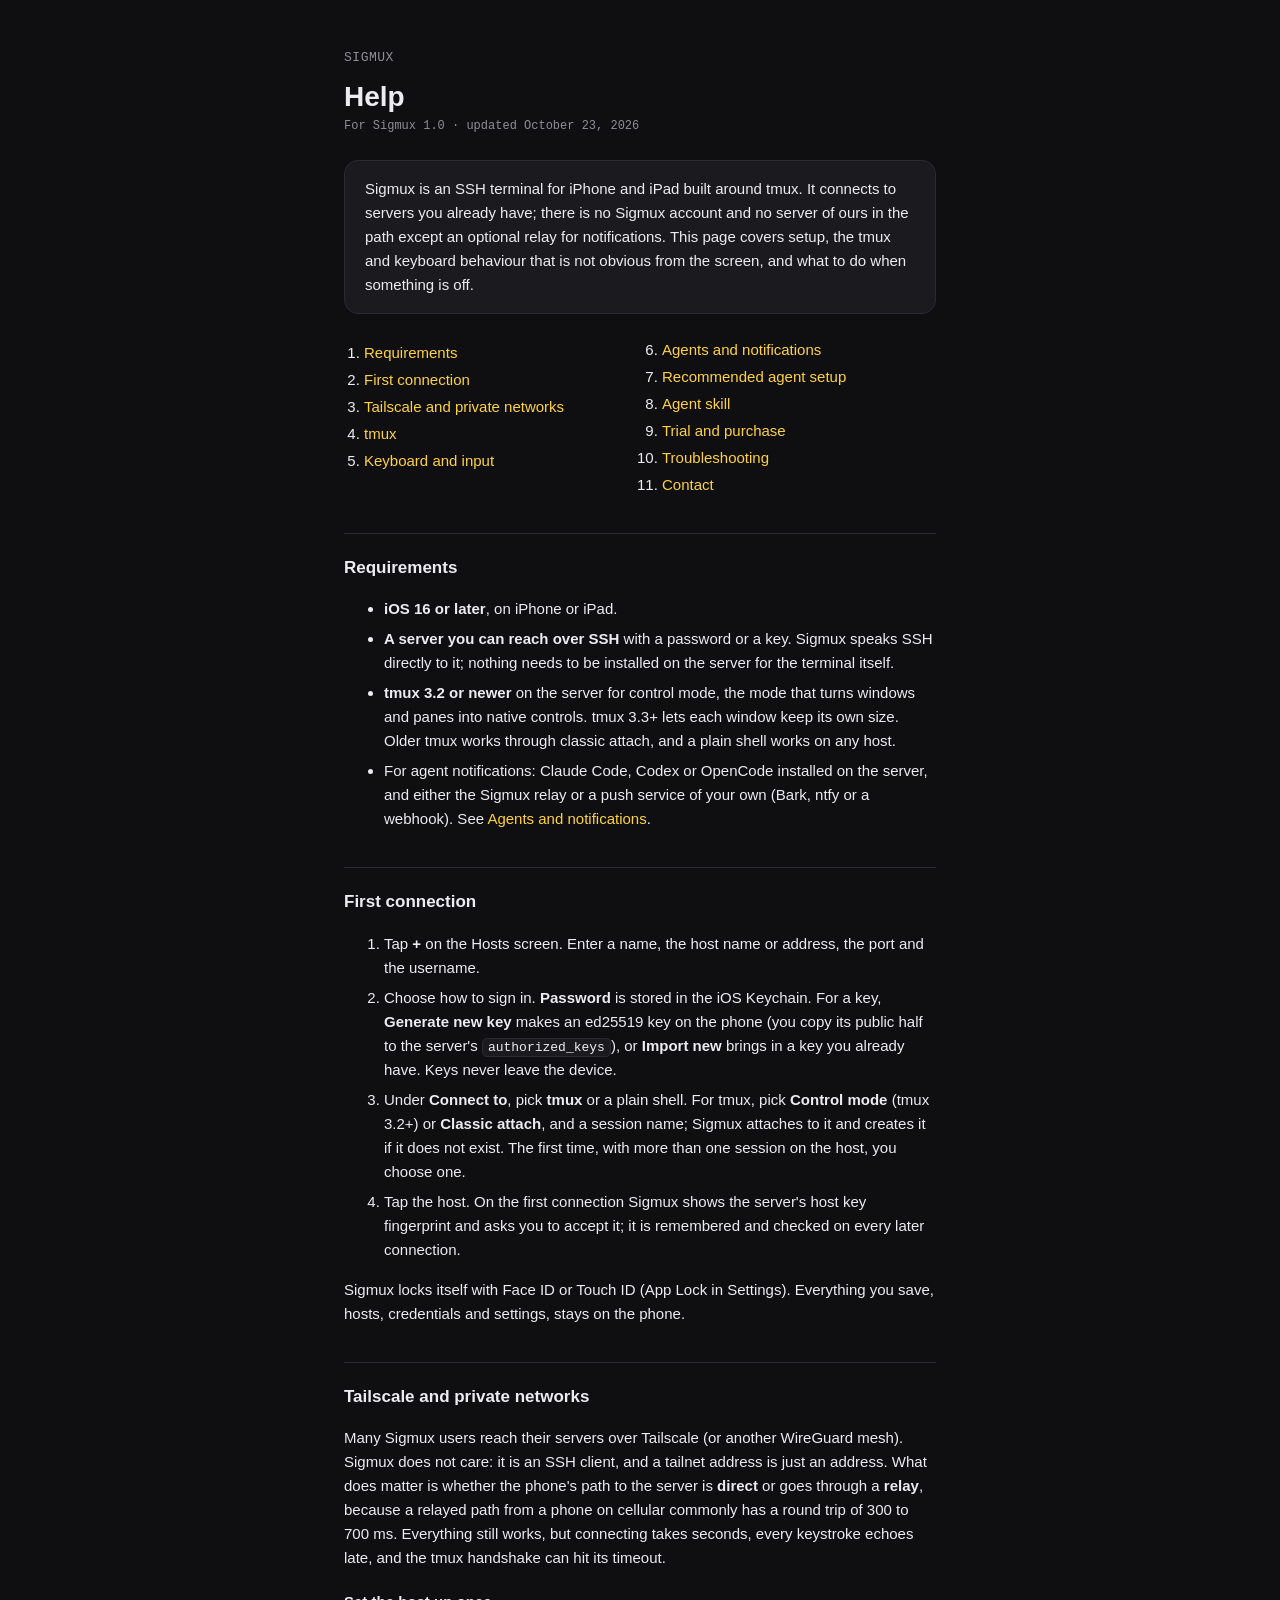
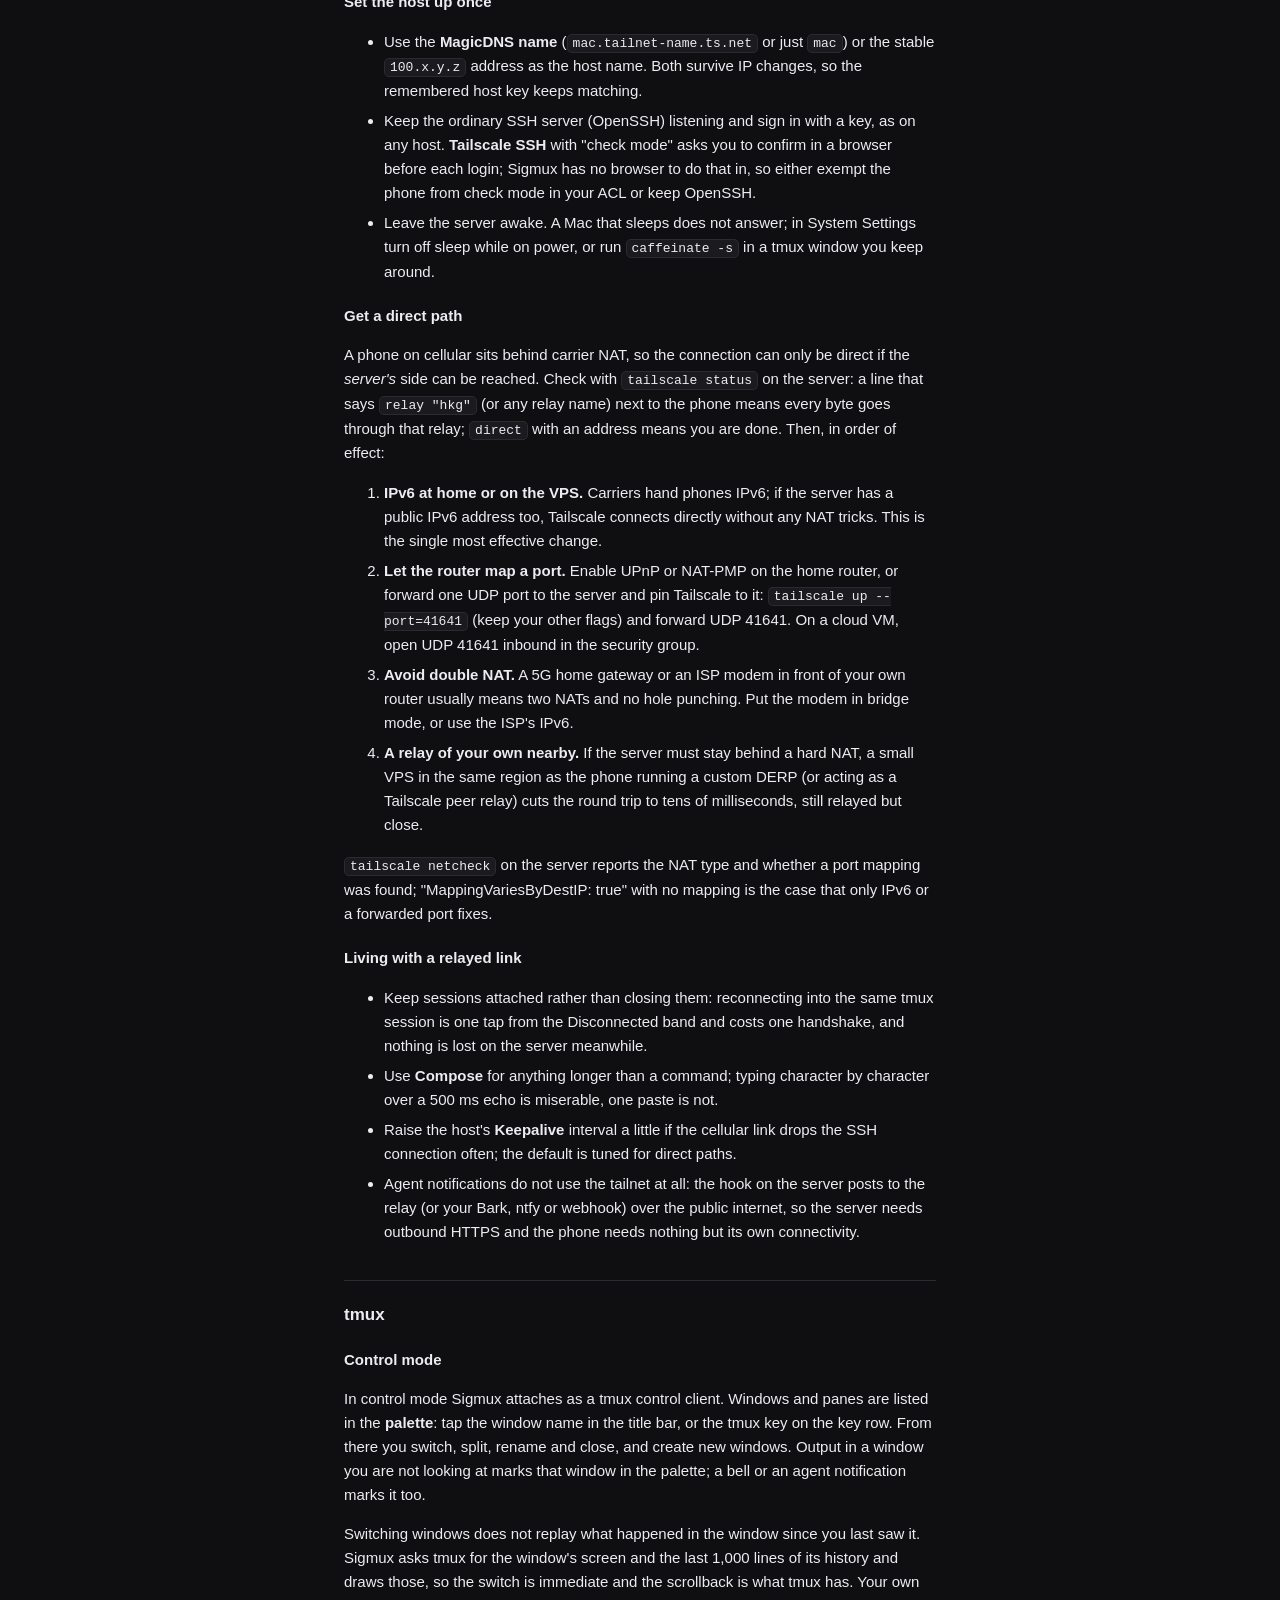
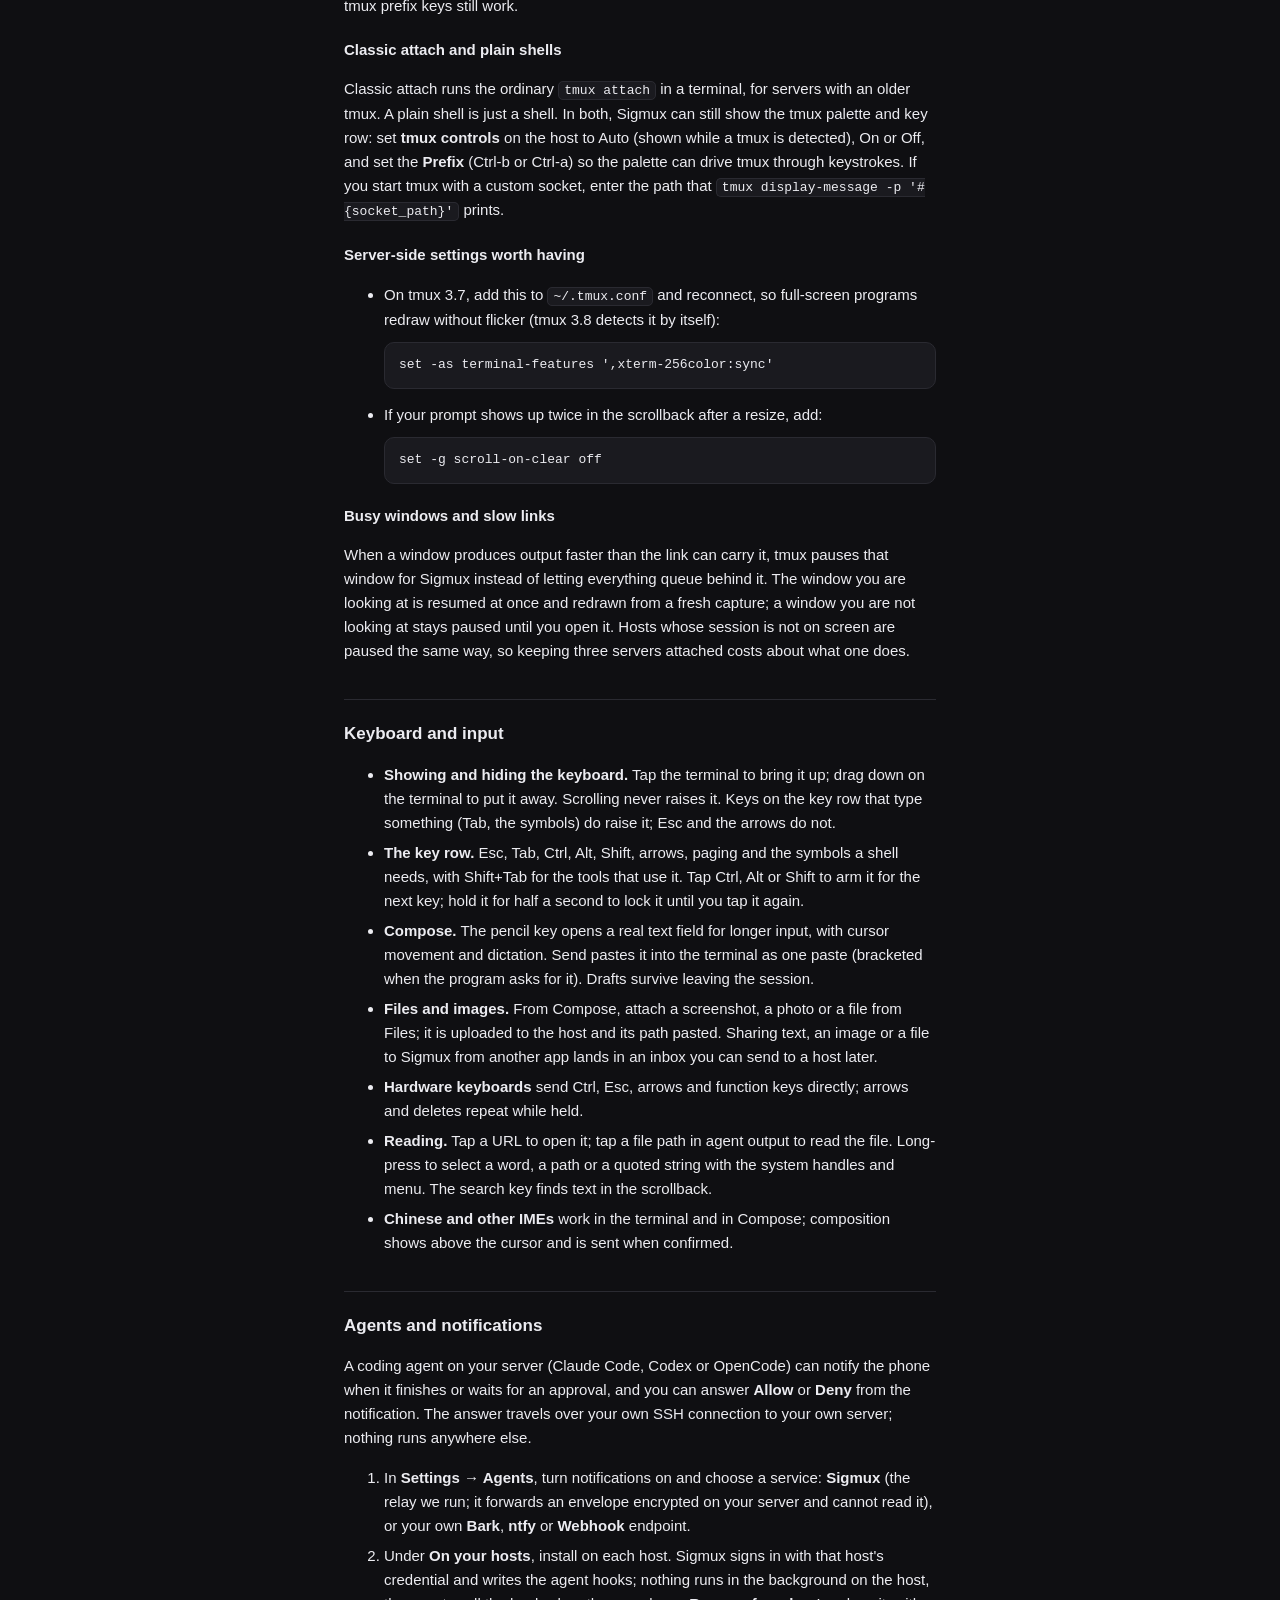
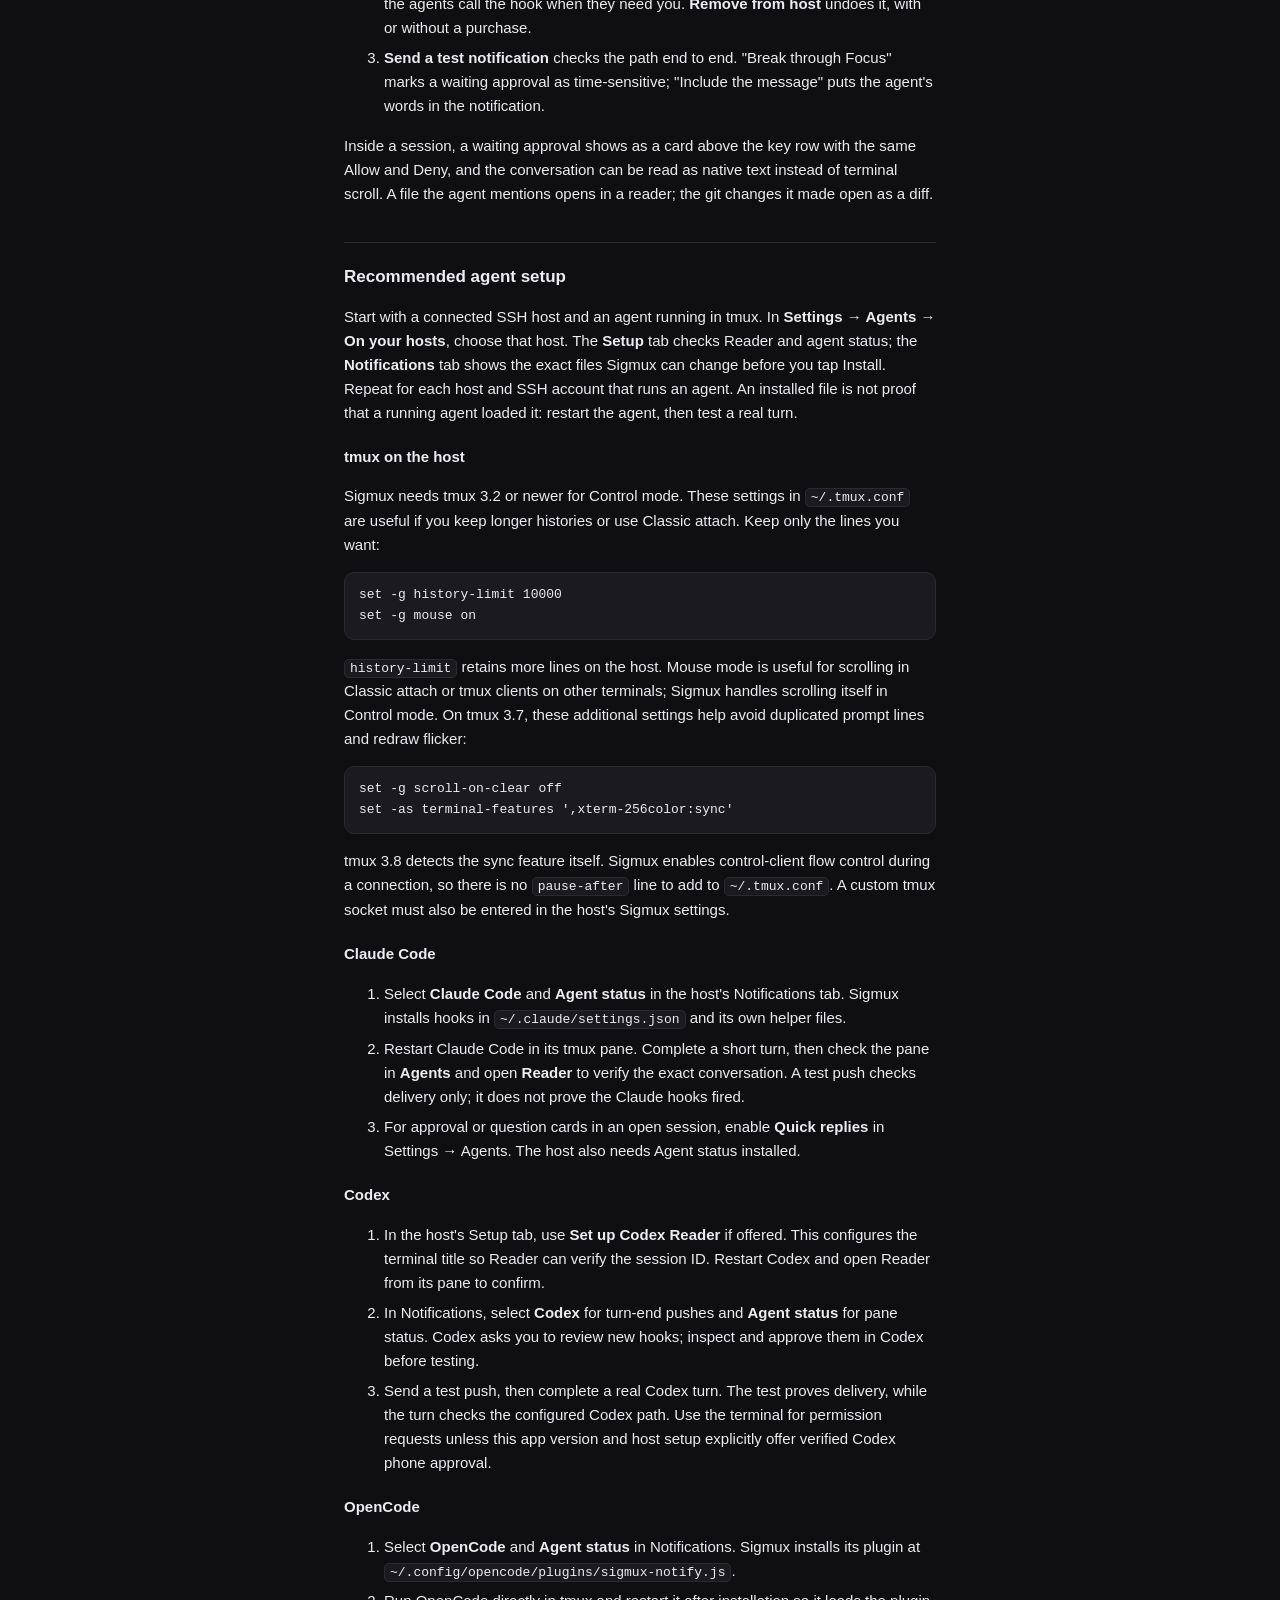
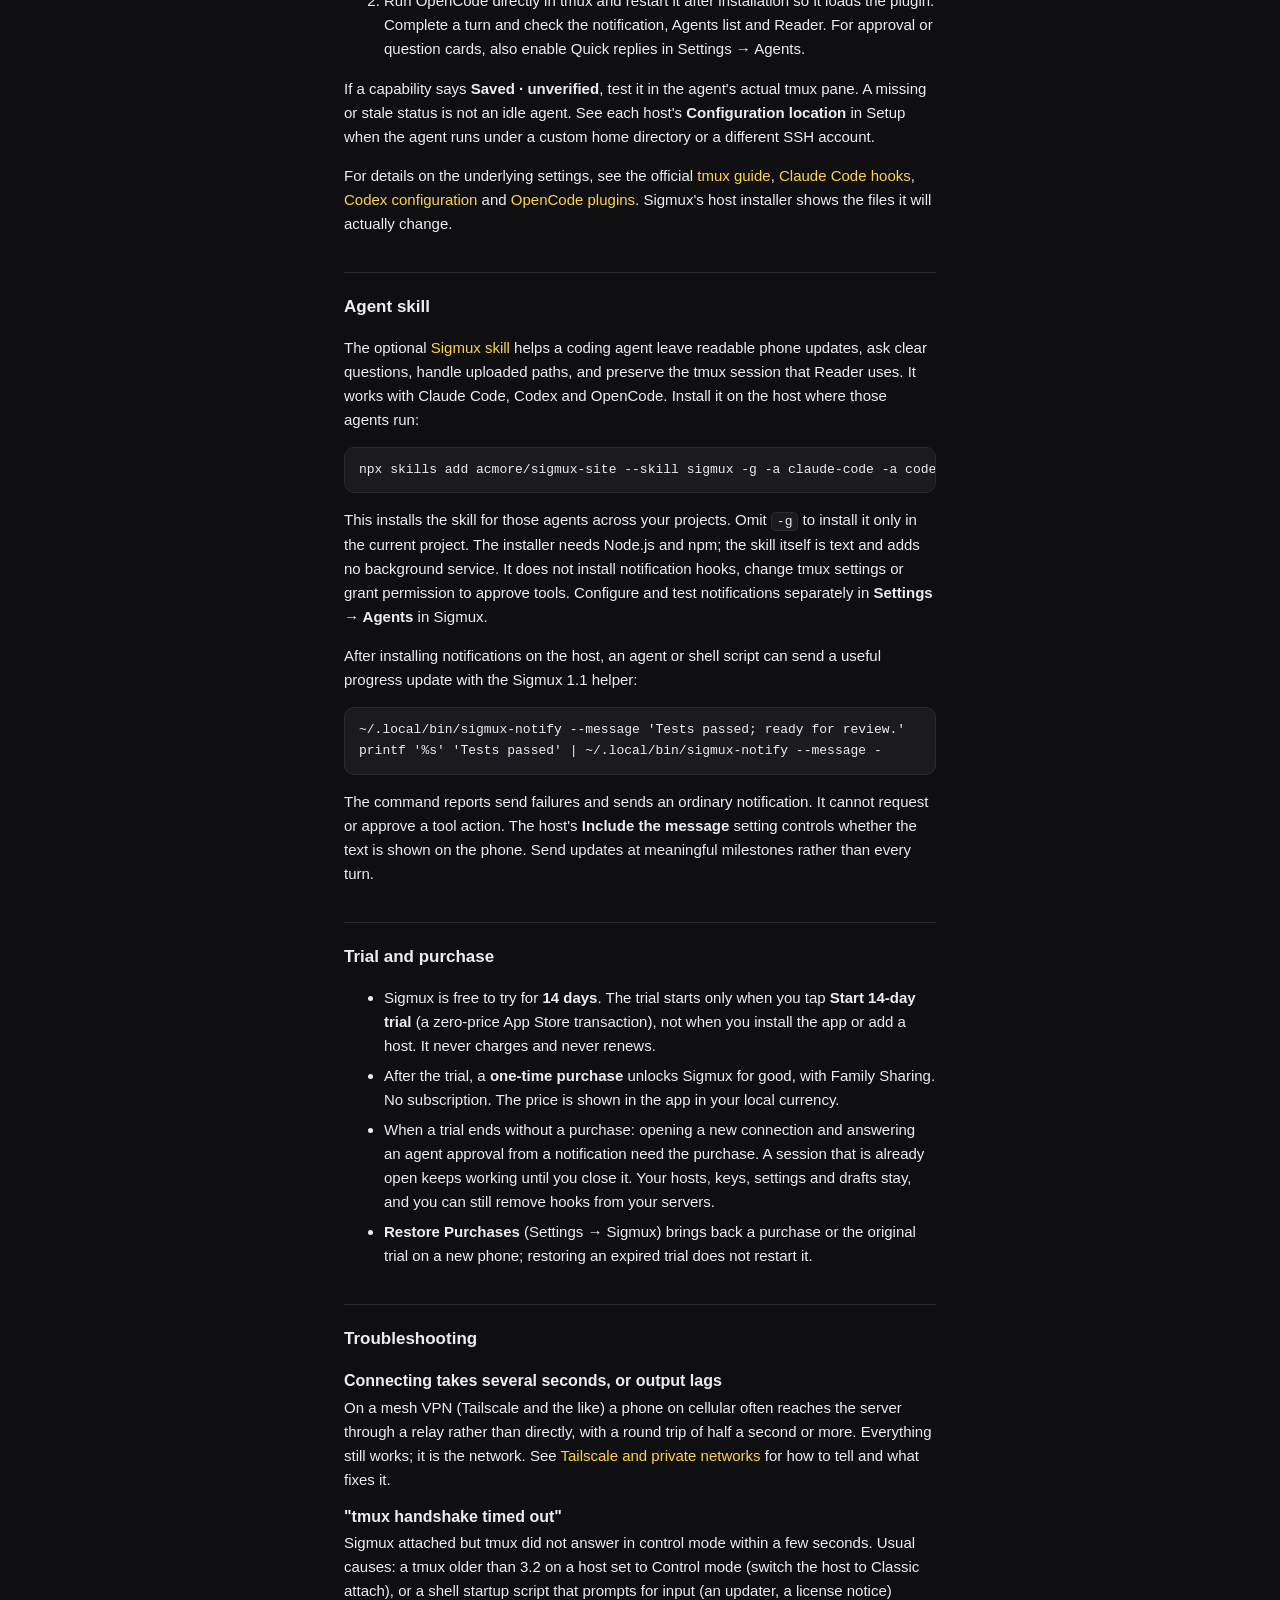
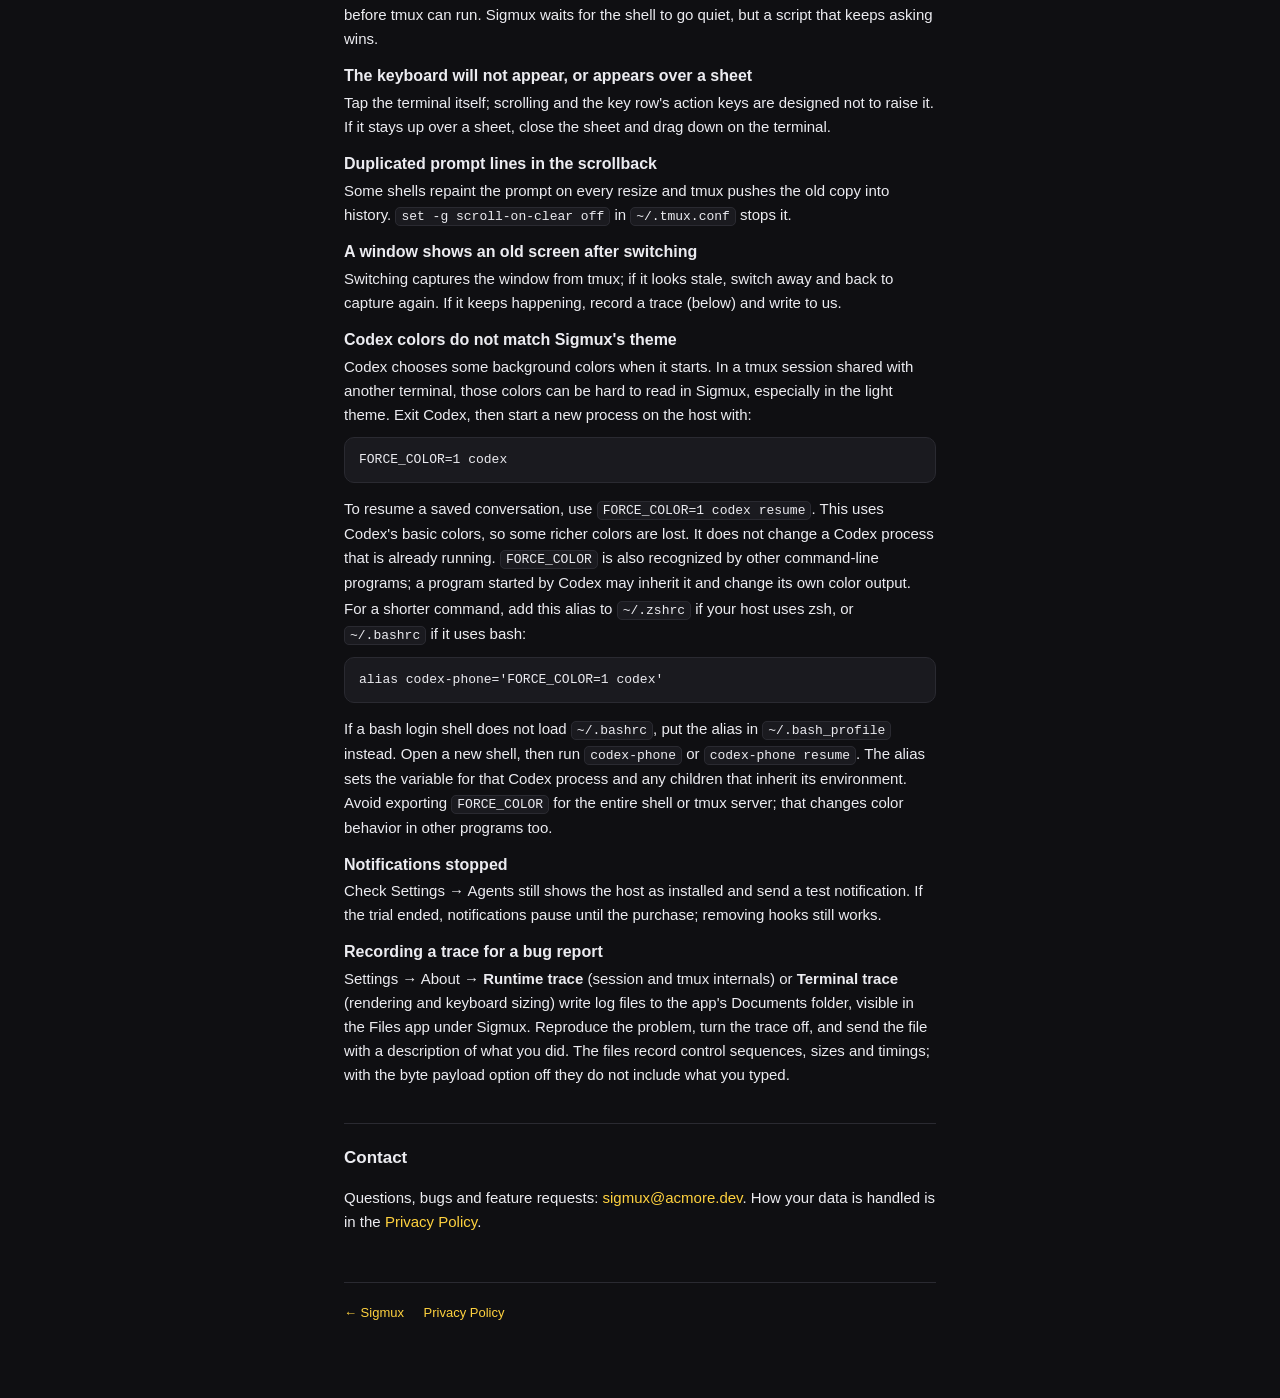
==== help.html @ 1ea3bcaa "docs: name the notification toggle as the app shows it The app's toggle is "Include the message" (Wh" ====
<!DOCTYPE html>
<html lang="en">
<head>
<meta charset="utf-8">
<meta name="viewport" content="width=device-width, initial-scale=1">
<title>Help — Sigmux</title>
<style>
  :root {
    --bg: #0F0F12;
    --surface: #1A1A1F;
    --border: #2A2A31;
    --text: #ECECF1;
    --muted: #8E8E96;
    --accent: #FFD23F;
  }
  * { box-sizing: border-box; }
  body {
    margin: 0;
    background: var(--bg);
    color: var(--text);
    font: 16px/1.6 -apple-system, BlinkMacSystemFont, "Segoe UI", Helvetica, Arial, sans-serif;
  }
  main {
    max-width: 640px;
    margin: 0 auto;
    padding: 48px 24px 96px;
  }
  a { color: var(--accent); text-decoration: none; }
  a:hover { text-decoration: underline; }
  .brand {
    font-family: ui-monospace, "SF Mono", Menlo, monospace;
    font-size: 13px;
    color: var(--muted);
    letter-spacing: 0.04em;
    text-transform: uppercase;
  }
  h1 { font-size: 28px; line-height: 1.15; margin: 12px 0 4px; }
  .date {
    font-family: ui-monospace, "SF Mono", Menlo, monospace;
    font-size: 12px;
    color: var(--muted);
  }
  h2 {
    font-size: 17px;
    margin: 36px 0 8px;
    padding-top: 20px;
    border-top: 1px solid var(--border);
  }
  h3 { font-size: 15px; margin: 20px 0 4px; }
  p, li { color: var(--text); font-size: 15px; }
  li { margin: 6px 0; }
  code, pre {
    font-family: ui-monospace, "SF Mono", Menlo, monospace;
    font-size: 13px;
  }
  code {
    background: var(--surface);
    border: 1px solid var(--border);
    border-radius: 5px;
    padding: 1px 5px;
  }
  pre {
    background: var(--surface);
    border: 1px solid var(--border);
    border-radius: 10px;
    padding: 12px 14px;
    overflow-x: auto;
    margin: 10px 0 14px;
  }
  pre code { background: none; border: 0; padding: 0; }
  .summary {
    background: var(--surface);
    border: 1px solid var(--border);
    border-radius: 14px;
    padding: 16px 20px;
    margin: 24px 0;
    font-size: 15px;
  }
  .toc {
    margin: 0;
    padding-left: 20px;
    column-count: 2;
    column-gap: 24px;
  }
  .toc li { margin: 3px 0; break-inside: avoid; }
  @media (max-width: 480px) { .toc { column-count: 1; } }
  dt { font-weight: 600; margin-top: 12px; }
  dd { margin: 2px 0 0 0; color: var(--text); font-size: 15px; }
  footer {
    margin-top: 48px;
    padding-top: 20px;
    border-top: 1px solid var(--border);
    font-size: 13px;
    color: var(--muted);
  }
  footer a + a { margin-left: 16px; }
</style>
</head>
<body>
<main>
  <div class="brand">Sigmux</div>
  <h1>Help</h1>
  <div class="date">For Sigmux 1.0 · updated October 23, 2026</div>

  <div class="summary">
    Sigmux is an SSH terminal for iPhone and iPad built around tmux. It
    connects to servers you already have; there is no Sigmux account and no
    server of ours in the path except an optional relay for notifications.
    This page covers setup, the tmux and keyboard behaviour that is not
    obvious from the screen, and what to do when something is off.
  </div>

  <ol class="toc">
    <li><a href="#requirements">Requirements</a></li>
    <li><a href="#first-connection">First connection</a></li>
    <li><a href="#tailscale">Tailscale and private networks</a></li>
    <li><a href="#tmux">tmux</a></li>
    <li><a href="#keyboard">Keyboard and input</a></li>
    <li><a href="#agents">Agents and notifications</a></li>
    <li><a href="#recommended-agent-setup">Recommended agent setup</a></li>
    <li><a href="#agent-skill">Agent skill</a></li>
    <li><a href="#trial">Trial and purchase</a></li>
    <li><a href="#troubleshooting">Troubleshooting</a></li>
    <li><a href="#contact">Contact</a></li>
  </ol>

  <h2 id="requirements">Requirements</h2>
  <ul>
    <li><strong>iOS 16 or later</strong>, on iPhone or iPad.</li>
    <li><strong>A server you can reach over SSH</strong> with a password or a
    key. Sigmux speaks SSH directly to it; nothing needs to be installed on
    the server for the terminal itself.</li>
    <li><strong>tmux 3.2 or newer</strong> on the server for control mode,
    the mode that turns windows and panes into native controls. tmux 3.3+
    lets each window keep its own size. Older tmux works through classic
    attach, and a plain shell works on any host.</li>
    <li>For agent notifications: Claude Code, Codex or OpenCode installed on
    the server, and either the Sigmux relay or a push service of your own
    (Bark, ntfy or a webhook). See <a href="#agents">Agents and notifications</a>.</li>
  </ul>

  <h2 id="first-connection">First connection</h2>
  <ol>
    <li>Tap <strong>+</strong> on the Hosts screen. Enter a name, the host
    name or address, the port and the username.</li>
    <li>Choose how to sign in. <strong>Password</strong> is stored in the iOS
    Keychain. For a key, <strong>Generate new key</strong> makes an ed25519
    key on the phone (you copy its public half to the server's
    <code>authorized_keys</code>), or <strong>Import new</strong> brings in
    a key you already have. Keys never leave the device.</li>
    <li>Under <strong>Connect to</strong>, pick <strong>tmux</strong> or a
    plain shell. For tmux, pick <strong>Control mode</strong> (tmux 3.2+) or
    <strong>Classic attach</strong>, and a session name; Sigmux attaches to
    it and creates it if it does not exist. The first time, with more than
    one session on the host, you choose one.</li>
    <li>Tap the host. On the first connection Sigmux shows the server's host
    key fingerprint and asks you to accept it; it is remembered and checked
    on every later connection.</li>
  </ol>
  <p>Sigmux locks itself with Face ID or Touch ID (App Lock in Settings).
  Everything you save, hosts, credentials and settings, stays on the phone.</p>

  <h2 id="tailscale">Tailscale and private networks</h2>
  <p>Many Sigmux users reach their servers over Tailscale (or another
  WireGuard mesh). Sigmux does not care: it is an SSH client, and a tailnet
  address is just an address. What does matter is whether the phone's path
  to the server is <strong>direct</strong> or goes through a
  <strong>relay</strong>, because a relayed path from a phone on cellular
  commonly has a round trip of 300 to 700 ms. Everything still works, but
  connecting takes seconds, every keystroke echoes late, and the tmux
  handshake can hit its timeout.</p>
  <h3>Set the host up once</h3>
  <ul>
    <li>Use the <strong>MagicDNS name</strong> (<code>mac.tailnet-name.ts.net</code>
    or just <code>mac</code>) or the stable <code>100.x.y.z</code> address as
    the host name. Both survive IP changes, so the remembered host key keeps
    matching.</li>
    <li>Keep the ordinary SSH server (OpenSSH) listening and sign in with a
    key, as on any host. <strong>Tailscale SSH</strong> with "check mode"
    asks you to confirm in a browser before each login; Sigmux has no browser
    to do that in, so either exempt the phone from check mode in your ACL or
    keep OpenSSH.</li>
    <li>Leave the server awake. A Mac that sleeps does not answer; in System
    Settings turn off sleep while on power, or run <code>caffeinate -s</code>
    in a tmux window you keep around.</li>
  </ul>
  <h3>Get a direct path</h3>
  <p>A phone on cellular sits behind carrier NAT, so the connection can only
  be direct if the <em>server's</em> side can be reached. Check with
  <code>tailscale status</code> on the server: a line that says
  <code>relay "hkg"</code> (or any relay name) next to the phone means every
  byte goes through that relay; <code>direct</code> with an address means
  you are done. Then, in order of effect:</p>
  <ol>
    <li><strong>IPv6 at home or on the VPS.</strong> Carriers hand phones
    IPv6; if the server has a public IPv6 address too, Tailscale connects
    directly without any NAT tricks. This is the single most effective
    change.</li>
    <li><strong>Let the router map a port.</strong> Enable UPnP or NAT-PMP on
    the home router, or forward one UDP port to the server and pin Tailscale
    to it: <code>tailscale up --port=41641</code> (keep your other flags) and
    forward UDP 41641. On a cloud VM, open UDP 41641 inbound in the security
    group.</li>
    <li><strong>Avoid double NAT.</strong> A 5G home gateway or an ISP modem
    in front of your own router usually means two NATs and no hole punching.
    Put the modem in bridge mode, or use the ISP's IPv6.</li>
    <li><strong>A relay of your own nearby.</strong> If the server must stay
    behind a hard NAT, a small VPS in the same region as the phone running a
    custom DERP (or acting as a Tailscale peer relay) cuts the round trip to
    tens of milliseconds, still relayed but close.</li>
  </ol>
  <p><code>tailscale netcheck</code> on the server reports the NAT type and
  whether a port mapping was found; "MappingVariesByDestIP: true" with no
  mapping is the case that only IPv6 or a forwarded port fixes.</p>
  <h3>Living with a relayed link</h3>
  <ul>
    <li>Keep sessions attached rather than closing them: reconnecting into
    the same tmux session is one tap from the Disconnected band and costs one
    handshake, and nothing is lost on the server meanwhile.</li>
    <li>Use <strong>Compose</strong> for anything longer than a command;
    typing character by character over a 500 ms echo is miserable, one paste
    is not.</li>
    <li>Raise the host's <strong>Keepalive</strong> interval a little if the
    cellular link drops the SSH connection often; the default is tuned for
    direct paths.</li>
    <li>Agent notifications do not use the tailnet at all: the hook on the
    server posts to the relay (or your Bark, ntfy or webhook) over the public
    internet, so the server needs outbound HTTPS and the phone needs nothing
    but its own connectivity.</li>
  </ul>

  <h2 id="tmux">tmux</h2>
  <h3>Control mode</h3>
  <p>In control mode Sigmux attaches as a tmux control client. Windows and
  panes are listed in the <strong>palette</strong>: tap the window name in
  the title bar, or the tmux key on the key row. From there you switch,
  split, rename and close, and create new windows. Output in a window you
  are not looking at marks that window in the palette; a bell or an agent
  notification marks it too.</p>
  <p>Switching windows does not replay what happened in the window since you
  last saw it. Sigmux asks tmux for the window's screen and the last 1,000
  lines of its history and draws those, so the switch is immediate and the
  scrollback is what tmux has. Your own tmux prefix keys still work.</p>
  <h3>Classic attach and plain shells</h3>
  <p>Classic attach runs the ordinary <code>tmux attach</code> in a terminal,
  for servers with an older tmux. A plain shell is just a shell. In both,
  Sigmux can still show the tmux palette and key row: set <strong>tmux
  controls</strong> on the host to Auto (shown while a tmux is detected), On
  or Off, and set the <strong>Prefix</strong> (Ctrl-b or Ctrl-a) so the
  palette can drive tmux through keystrokes. If you start tmux with a custom
  socket, enter the path that <code>tmux display-message -p
  '#{socket_path}'</code> prints.</p>
  <h3>Server-side settings worth having</h3>
  <ul>
    <li>On tmux 3.7, add this to <code>~/.tmux.conf</code> and reconnect,
    so full-screen programs redraw without flicker (tmux 3.8 detects it by
    itself):
      <pre><code>set -as terminal-features ',xterm-256color:sync'</code></pre></li>
    <li>If your prompt shows up twice in the scrollback after a resize, add:
      <pre><code>set -g scroll-on-clear off</code></pre></li>
  </ul>
  <h3>Busy windows and slow links</h3>
  <p>When a window produces output faster than the link can carry it, tmux
  pauses that window for Sigmux instead of letting everything queue behind
  it. The window you are looking at is resumed at once and redrawn from a
  fresh capture; a window you are not looking at stays paused until you
  open it. Hosts whose session is not on screen are paused the same way, so
  keeping three servers attached costs about what one does.</p>

  <h2 id="keyboard">Keyboard and input</h2>
  <ul>
    <li><strong>Showing and hiding the keyboard.</strong> Tap the terminal to
    bring it up; drag down on the terminal to put it away. Scrolling never
    raises it. Keys on the key row that type something (Tab, the symbols) do
    raise it; Esc and the arrows do not.</li>
    <li><strong>The key row.</strong> Esc, Tab, Ctrl, Alt, Shift, arrows,
    paging and the symbols a shell needs, with Shift+Tab for the tools that
    use it. Tap Ctrl, Alt or Shift to arm it for the next key; hold it for
    half a second to lock it until you tap it again.</li>
    <li><strong>Compose.</strong> The pencil key opens a real text field for
    longer input, with cursor movement and dictation. Send pastes it into the
    terminal as one paste (bracketed when the program asks for it). Drafts
    survive leaving the session.</li>
    <li><strong>Files and images.</strong> From Compose, attach a screenshot,
    a photo or a file from Files; it is uploaded to the host and its path
    pasted. Sharing text, an image or a file to Sigmux from another app
    lands in an inbox you can send to a host later.</li>
    <li><strong>Hardware keyboards</strong> send Ctrl, Esc, arrows and
    function keys directly; arrows and deletes repeat while held.</li>
    <li><strong>Reading.</strong> Tap a URL to open it; tap a file path in
    agent output to read the file. Long-press to select a word, a path or a
    quoted string with the system handles and menu. The search key finds text
    in the scrollback.</li>
    <li><strong>Chinese and other IMEs</strong> work in the terminal and in
    Compose; composition shows above the cursor and is sent when confirmed.</li>
  </ul>

  <h2 id="agents">Agents and notifications</h2>
  <p>A coding agent on your server (Claude Code, Codex or OpenCode) can
  notify the phone when it finishes or waits for an approval, and you can
  answer <strong>Allow</strong> or <strong>Deny</strong> from the
  notification. The answer travels over your own SSH connection to your own
  server; nothing runs anywhere else.</p>
  <ol>
    <li>In <strong>Settings → Agents</strong>, turn notifications on and
    choose a service: <strong>Sigmux</strong> (the relay we run; it forwards
    an envelope encrypted on your server and cannot read it), or your own
    <strong>Bark</strong>, <strong>ntfy</strong> or <strong>Webhook</strong>
    endpoint.</li>
    <li>Under <strong>On your hosts</strong>, install on each host. Sigmux
    signs in with that host's credential and writes the agent hooks; nothing
    runs in the background on the host, the agents call the hook when they
    need you. <strong>Remove from host</strong> undoes it, with or without a
    purchase.</li>
    <li><strong>Send a test notification</strong> checks the path end to
    end. "Break through Focus" marks a waiting approval as time-sensitive;
    "Include the message" puts the agent's words in the notification.</li>
  </ol>
  <p>Inside a session, a waiting approval shows as a card above the key row
  with the same Allow and Deny, and the conversation can be read as native
  text instead of terminal scroll. A file the agent mentions opens in a
  reader; the git changes it made open as a diff.</p>

  <h2 id="recommended-agent-setup">Recommended agent setup</h2>
  <p>Start with a connected SSH host and an agent running in tmux. In
  <strong>Settings → Agents → On your hosts</strong>, choose that host. The
  <strong>Setup</strong> tab checks Reader and agent status; the
  <strong>Notifications</strong> tab shows the exact files Sigmux can change
  before you tap Install. Repeat for each host and SSH account that runs an
  agent. An installed file is not proof that a running agent loaded it: restart
  the agent, then test a real turn.</p>

  <h3>tmux on the host</h3>
  <p>Sigmux needs tmux 3.2 or newer for Control mode. These settings in
  <code>~/.tmux.conf</code> are useful if you keep longer histories or use
  Classic attach. Keep only the lines you want:</p>
  <pre><code>set -g history-limit 10000
set -g mouse on</code></pre>
  <p><code>history-limit</code> retains more lines on the host. Mouse mode is
  useful for scrolling in Classic attach or tmux clients on other terminals;
  Sigmux handles scrolling itself in Control mode. On tmux 3.7, these
  additional settings help avoid duplicated prompt lines and redraw flicker:</p>
  <pre><code>set -g scroll-on-clear off
set -as terminal-features ',xterm-256color:sync'</code></pre>
  <p>tmux 3.8 detects the sync feature itself. Sigmux enables control-client
  flow control during a connection, so there is no <code>pause-after</code>
  line to add to <code>~/.tmux.conf</code>. A custom tmux socket must also be
  entered in the host's Sigmux settings.</p>

  <h3>Claude Code</h3>
  <ol>
    <li>Select <strong>Claude Code</strong> and <strong>Agent status</strong>
    in the host's Notifications tab. Sigmux installs hooks in
    <code>~/.claude/settings.json</code> and its own helper files.</li>
    <li>Restart Claude Code in its tmux pane. Complete a short turn, then
    check the pane in <strong>Agents</strong> and open <strong>Reader</strong>
    to verify the exact conversation. A test push checks delivery only; it
    does not prove the Claude hooks fired.</li>
    <li>For approval or question cards in an open session, enable
    <strong>Quick replies</strong> in Settings → Agents. The host also needs
    Agent status installed.</li>
  </ol>

  <h3>Codex</h3>
  <ol>
    <li>In the host's Setup tab, use <strong>Set up Codex Reader</strong> if
    offered. This configures the terminal title so Reader can verify the
    session ID. Restart Codex and open Reader from its pane to confirm.</li>
    <li>In Notifications, select <strong>Codex</strong> for turn-end pushes
    and <strong>Agent status</strong> for pane status. Codex asks you to
    review new hooks; inspect and approve them in Codex before testing.</li>
    <li>Send a test push, then complete a real Codex turn. The test proves
    delivery, while the turn checks the configured Codex path. Use the
    terminal for permission requests unless this app version and host setup
    explicitly offer verified Codex phone approval.</li>
  </ol>

  <h3>OpenCode</h3>
  <ol>
    <li>Select <strong>OpenCode</strong> and <strong>Agent status</strong>
    in Notifications. Sigmux installs its plugin at
    <code>~/.config/opencode/plugins/sigmux-notify.js</code>.</li>
    <li>Run OpenCode directly in tmux and restart it after installation so
    it loads the plugin. Complete a turn and check the notification, Agents
    list and Reader. For approval or question cards, also enable Quick
    replies in Settings → Agents.</li>
  </ol>
  <p>If a capability says <strong>Saved · unverified</strong>, test it in
  the agent's actual tmux pane. A missing or stale status is not an idle
  agent. See each host's <strong>Configuration location</strong> in Setup
  when the agent runs under a custom home directory or a different SSH
  account.</p>
  <p>For details on the underlying settings, see the official
  <a href="https://github.com/tmux/tmux/wiki/Getting-Started">tmux guide</a>,
  <a href="https://code.claude.com/docs/en/hooks">Claude Code hooks</a>,
  <a href="https://developers.openai.com/codex/config-reference">Codex configuration</a>
  and <a href="https://docs.opencode.ai/docs/plugins/">OpenCode plugins</a>.
  Sigmux's host installer shows the files it will actually change.</p>

  <h2 id="agent-skill">Agent skill</h2>
  <p>The optional <a href="https://github.com/acmore/sigmux-site/tree/main/skills/sigmux">Sigmux
  skill</a> helps a coding agent leave readable phone updates, ask clear
  questions, handle uploaded paths, and preserve the tmux session that Reader
  uses. It works with Claude Code, Codex and OpenCode. Install it on the host
  where those agents run:</p>
  <pre><code>npx skills add acmore/sigmux-site --skill sigmux -g -a claude-code -a codex -a opencode -y</code></pre>
  <p>This installs the skill for those agents across your projects. Omit
  <code>-g</code> to install it only in the current project. The installer
  needs Node.js and npm; the skill itself is text and adds no background
  service. It does not install notification hooks, change tmux settings or
  grant permission to approve tools. Configure and test notifications
  separately in <strong>Settings → Agents</strong> in Sigmux.</p>
  <p>After installing notifications on the host, an agent or shell script can
  send a useful progress update with the Sigmux 1.1 helper:</p>
  <pre><code>~/.local/bin/sigmux-notify --message 'Tests passed; ready for review.'
printf '%s' 'Tests passed' | ~/.local/bin/sigmux-notify --message -</code></pre>
  <p>The command reports send failures and sends an ordinary notification.
  It cannot request or approve a tool action. The host's <strong>Include the
  message</strong> setting controls whether the text is shown on the phone.
  Send updates at meaningful milestones rather than every turn.</p>

  <h2 id="trial">Trial and purchase</h2>
  <ul>
    <li>Sigmux is free to try for <strong>14 days</strong>. The trial starts
    only when you tap <strong>Start 14-day trial</strong> (a zero-price App
    Store transaction), not when you install the app or add a host. It never
    charges and never renews.</li>
    <li>After the trial, a <strong>one-time purchase</strong> unlocks Sigmux
    for good, with Family Sharing. No subscription. The price is shown in
    the app in your local currency.</li>
    <li>When a trial ends without a purchase: opening a new connection and
    answering an agent approval from a notification need the purchase. A
    session that is already open keeps working until you close it. Your
    hosts, keys, settings and drafts stay, and you can still remove hooks
    from your servers.</li>
    <li><strong>Restore Purchases</strong> (Settings → Sigmux) brings back a
    purchase or the original trial on a new phone; restoring an expired trial
    does not restart it.</li>
  </ul>

  <h2 id="troubleshooting">Troubleshooting</h2>
  <dl>
    <dt>Connecting takes several seconds, or output lags</dt>
    <dd>On a mesh VPN (Tailscale and the like) a phone on cellular often
    reaches the server through a relay rather than directly, with a round
    trip of half a second or more. Everything still works; it is the network.
    See <a href="#tailscale">Tailscale and private networks</a> for how to
    tell and what fixes it.</dd>

    <dt>"tmux handshake timed out"</dt>
    <dd>Sigmux attached but tmux did not answer in control mode within a few
    seconds. Usual causes: a tmux older than 3.2 on a host set to Control
    mode (switch the host to Classic attach), or a shell startup script that
    prompts for input (an updater, a license notice) before tmux can run.
    Sigmux waits for the shell to go quiet, but a script that keeps asking
    wins.</dd>

    <dt>The keyboard will not appear, or appears over a sheet</dt>
    <dd>Tap the terminal itself; scrolling and the key row's action keys
    are designed not to raise it. If it stays up over a sheet, close the
    sheet and drag down on the terminal.</dd>

    <dt>Duplicated prompt lines in the scrollback</dt>
    <dd>Some shells repaint the prompt on every resize and tmux pushes the
    old copy into history. <code>set -g scroll-on-clear off</code> in
    <code>~/.tmux.conf</code> stops it.</dd>

    <dt>A window shows an old screen after switching</dt>
    <dd>Switching captures the window from tmux; if it looks stale, switch
    away and back to capture again. If it keeps happening, record a trace
    (below) and write to us.</dd>

    <dt id="codex-colors">Codex colors do not match Sigmux's theme</dt>
    <dd>Codex chooses some background colors when it starts. In a tmux session
    shared with another terminal, those colors can be hard to read in Sigmux,
    especially in the light theme. Exit Codex, then start a new process on
    the host with:
      <pre><code>FORCE_COLOR=1 codex</code></pre>
    To resume a saved conversation, use <code>FORCE_COLOR=1 codex resume</code>.
    This uses Codex's basic colors, so some richer colors are lost. It does
    not change a Codex process that is already running. <code>FORCE_COLOR</code>
    is also recognized by other command-line programs; a program started by
    Codex may inherit it and change its own color output.</dd>
    <dd>For a shorter command, add this alias to <code>~/.zshrc</code> if your
    host uses zsh, or <code>~/.bashrc</code> if it uses bash:
      <pre><code>alias codex-phone='FORCE_COLOR=1 codex'</code></pre>
    If a bash login shell does not load <code>~/.bashrc</code>, put the alias
    in <code>~/.bash_profile</code> instead. Open a new shell, then run
    <code>codex-phone</code> or
    <code>codex-phone resume</code>. The alias sets the variable for that Codex
    process and any children that inherit its environment. Avoid exporting
    <code>FORCE_COLOR</code> for the entire shell or tmux server; that changes
    color behavior in other programs too.</dd>

    <dt>Notifications stopped</dt>
    <dd>Check Settings → Agents still shows the host as installed and send a
    test notification. If the trial ended, notifications pause until the
    purchase; removing hooks still works.</dd>

    <dt>Recording a trace for a bug report</dt>
    <dd>Settings → About → <strong>Runtime trace</strong> (session and tmux
    internals) or <strong>Terminal trace</strong> (rendering and keyboard
    sizing) write log files to the app's Documents folder, visible in the
    Files app under Sigmux. Reproduce the problem, turn the trace off, and
    send the file with a description of what you did. The files record
    control sequences, sizes and timings; with the byte payload option off
    they do not include what you typed.</dd>
  </dl>

  <h2 id="contact">Contact</h2>
  <p>Questions, bugs and feature requests:
  <a href="mailto:sigmux@acmore.dev">sigmux@acmore.dev</a>. How your data is
  handled is in the <a href="privacy.html">Privacy Policy</a>.</p>

  <footer>
    <a href="index.html">← Sigmux</a>
    <a href="privacy.html">Privacy Policy</a>
  </footer>
</main>
</body>
</html>
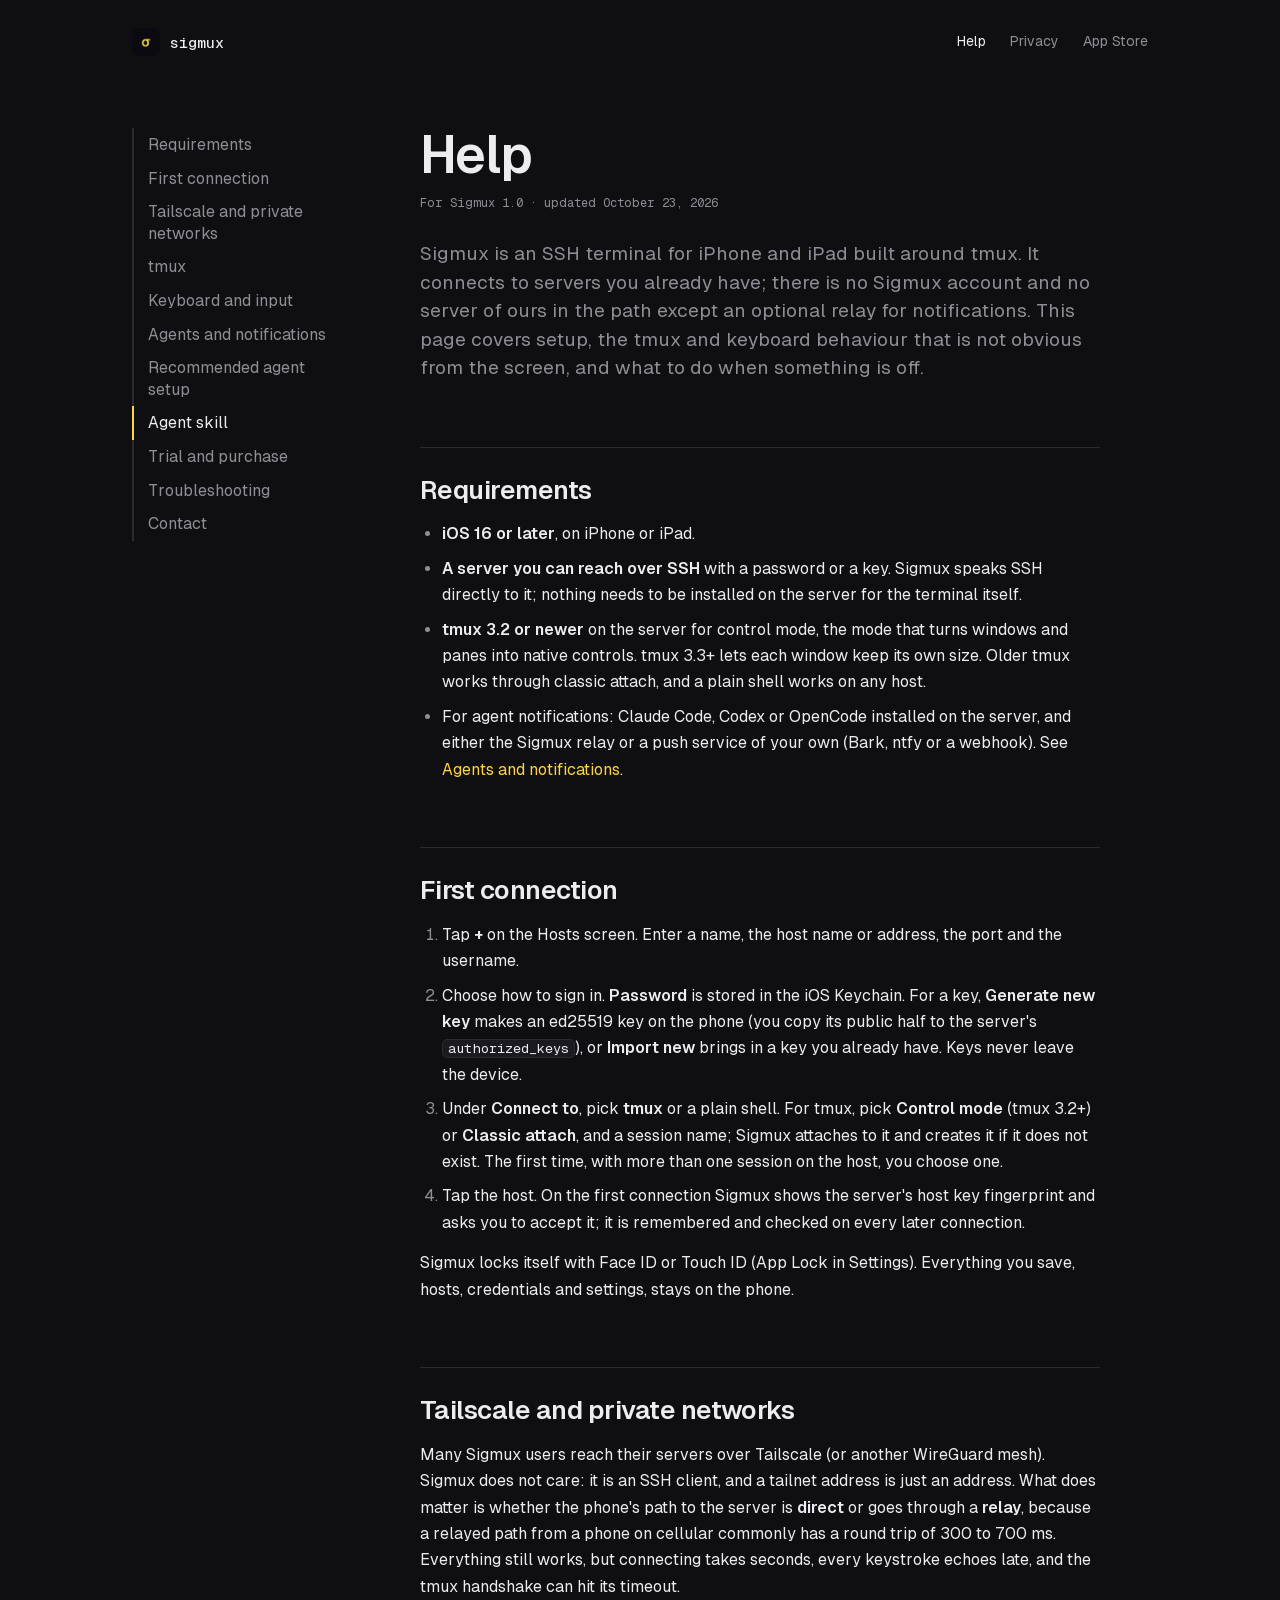
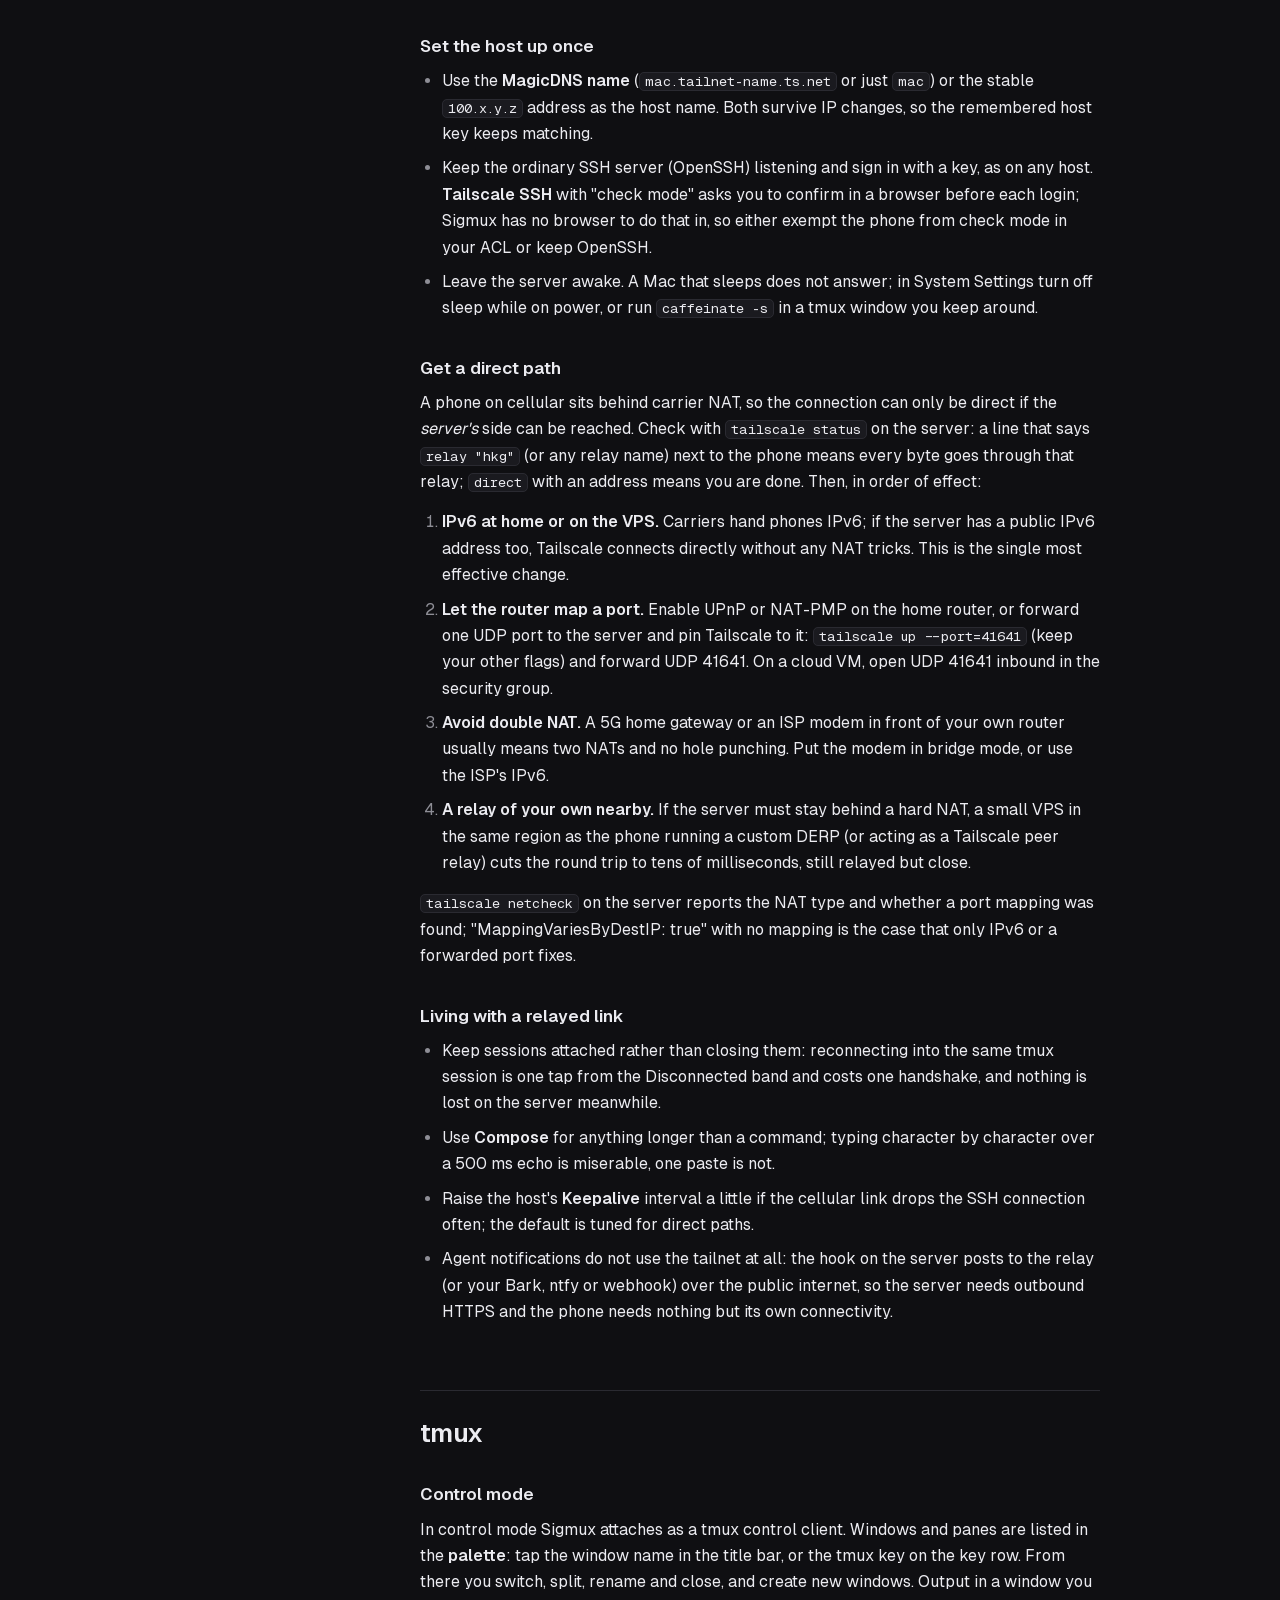
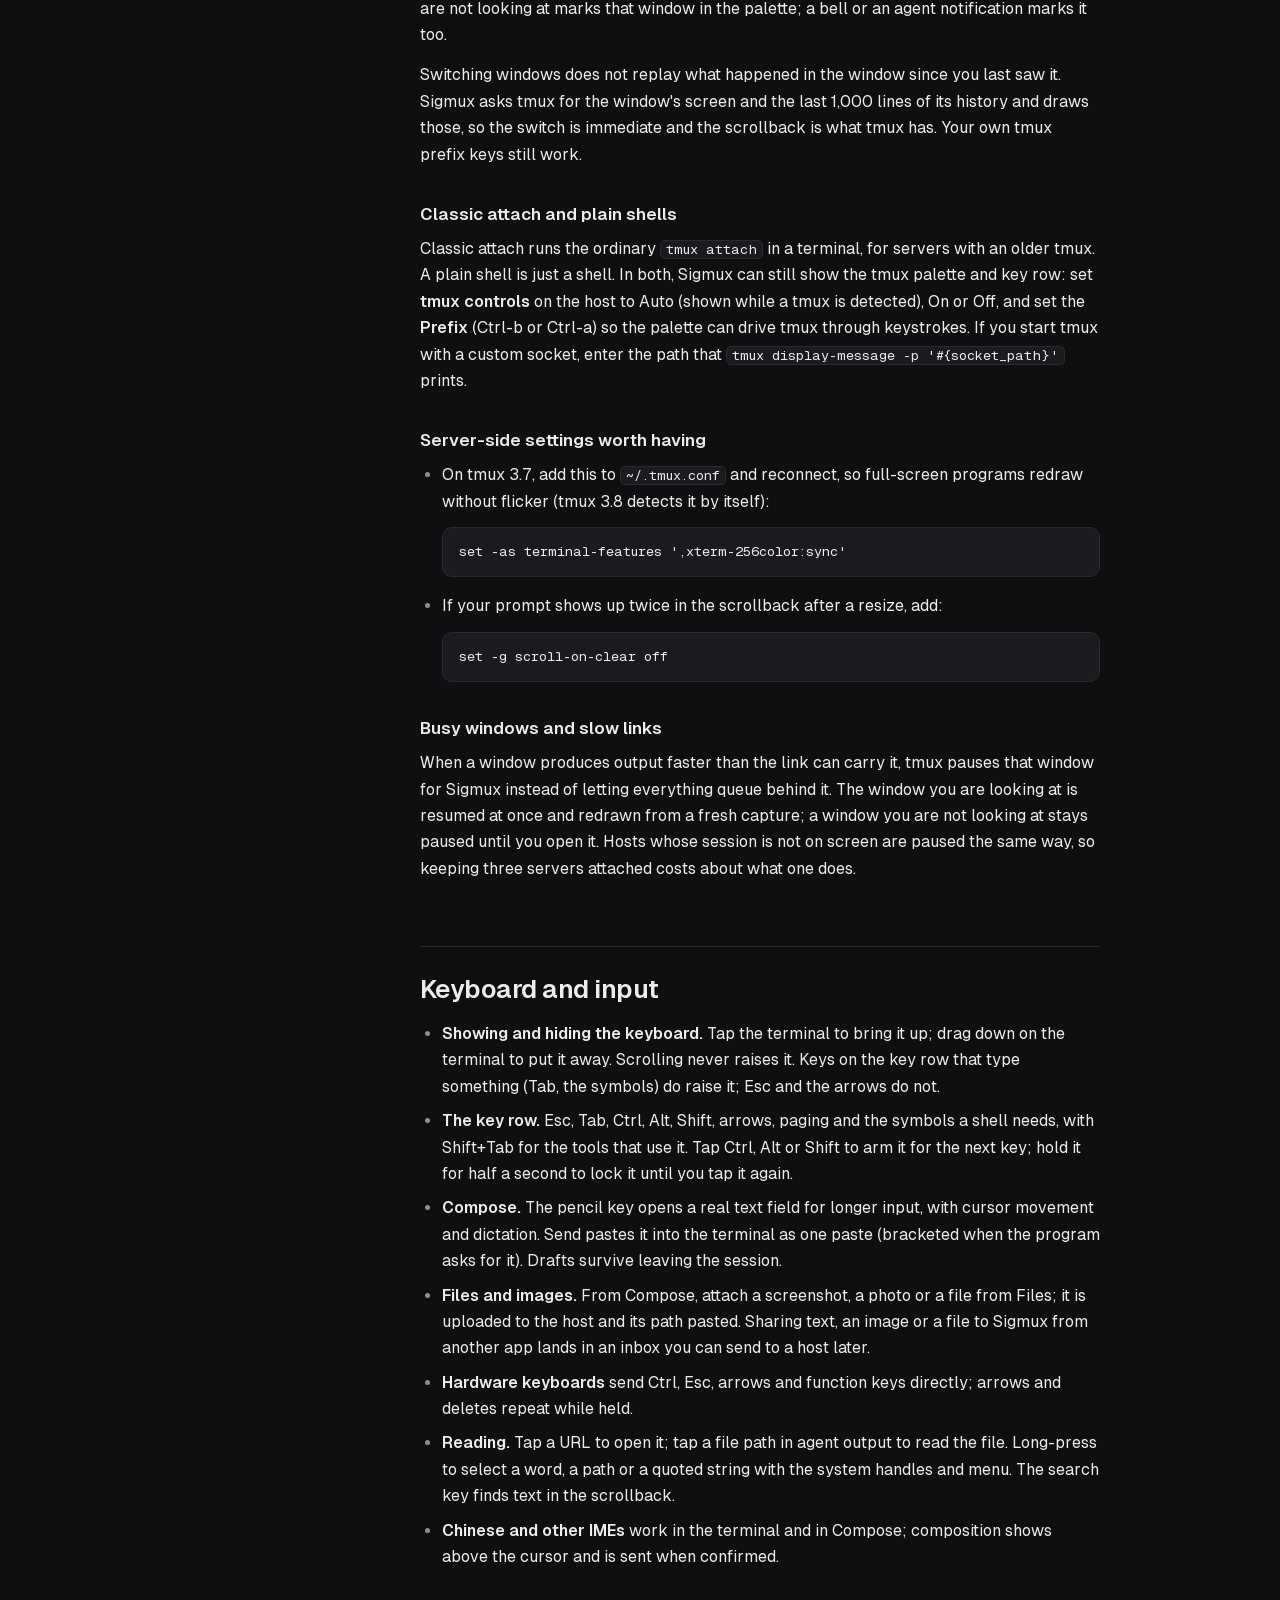
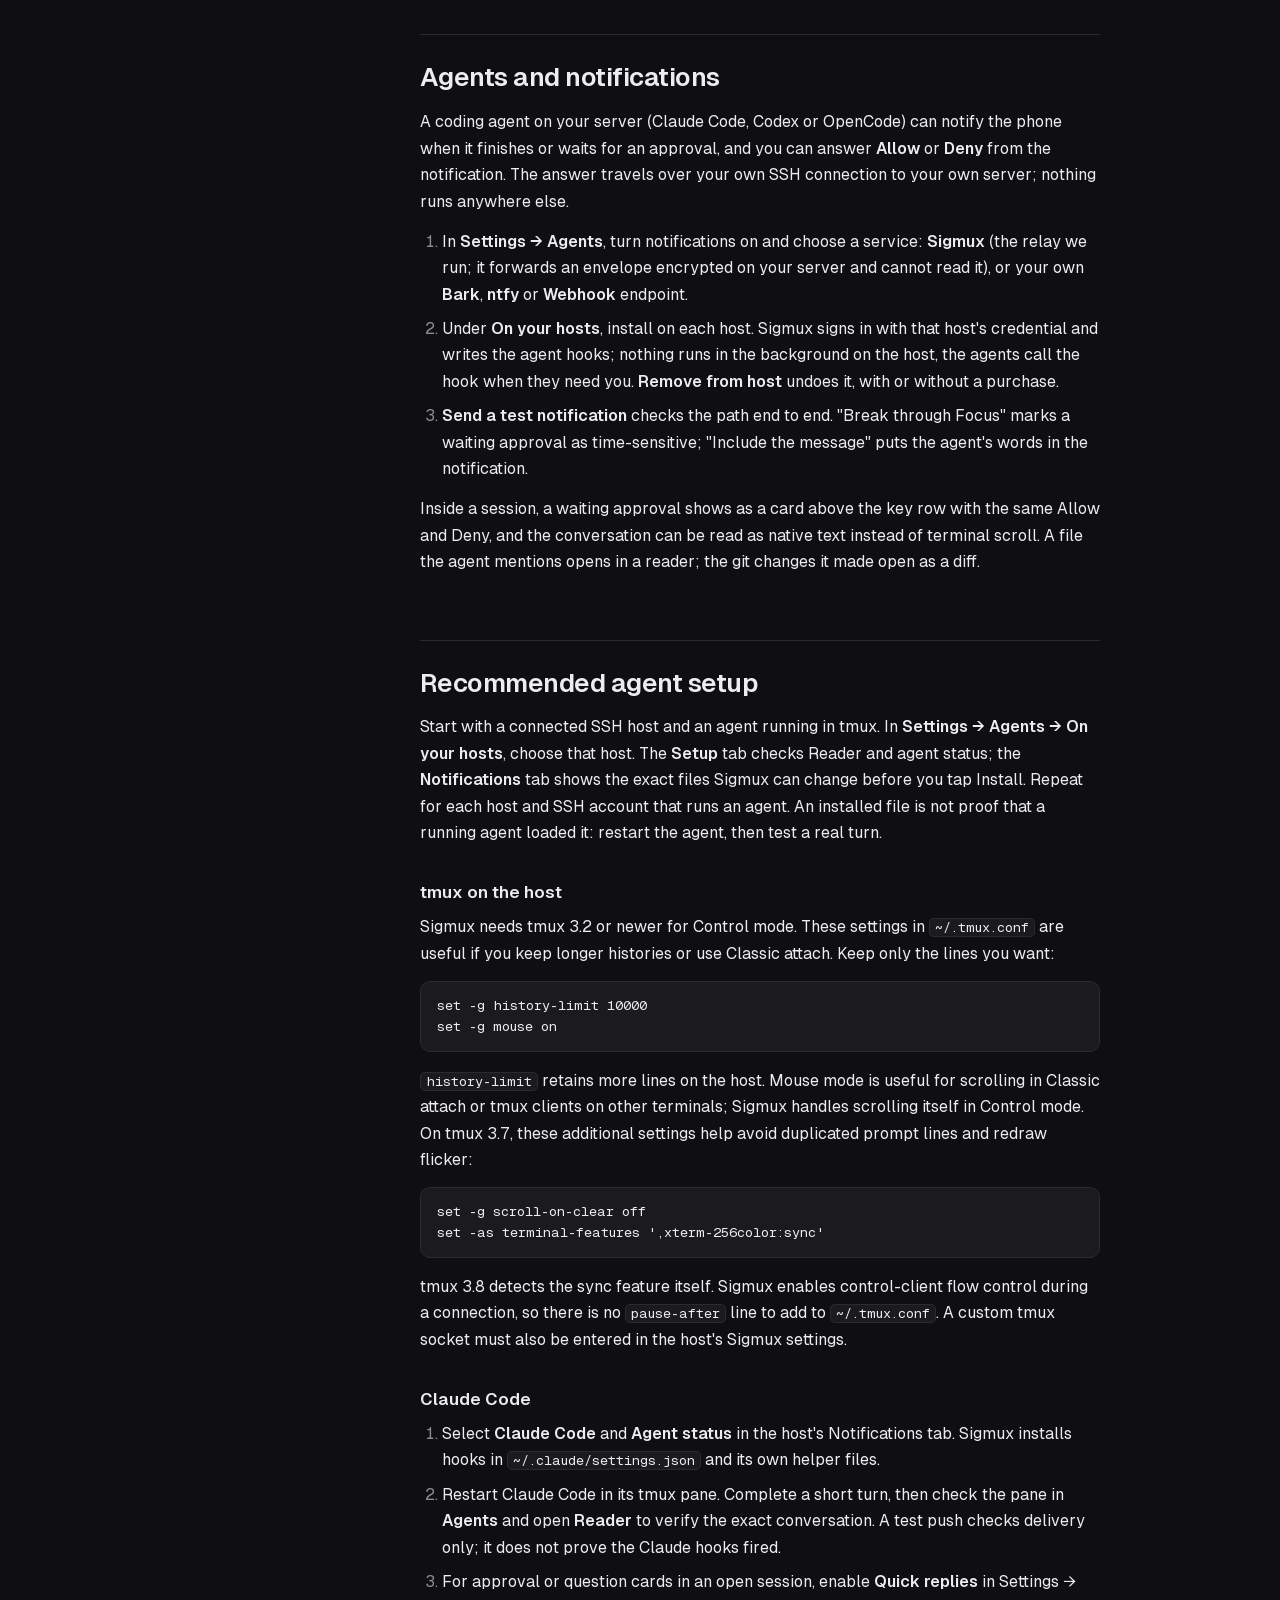
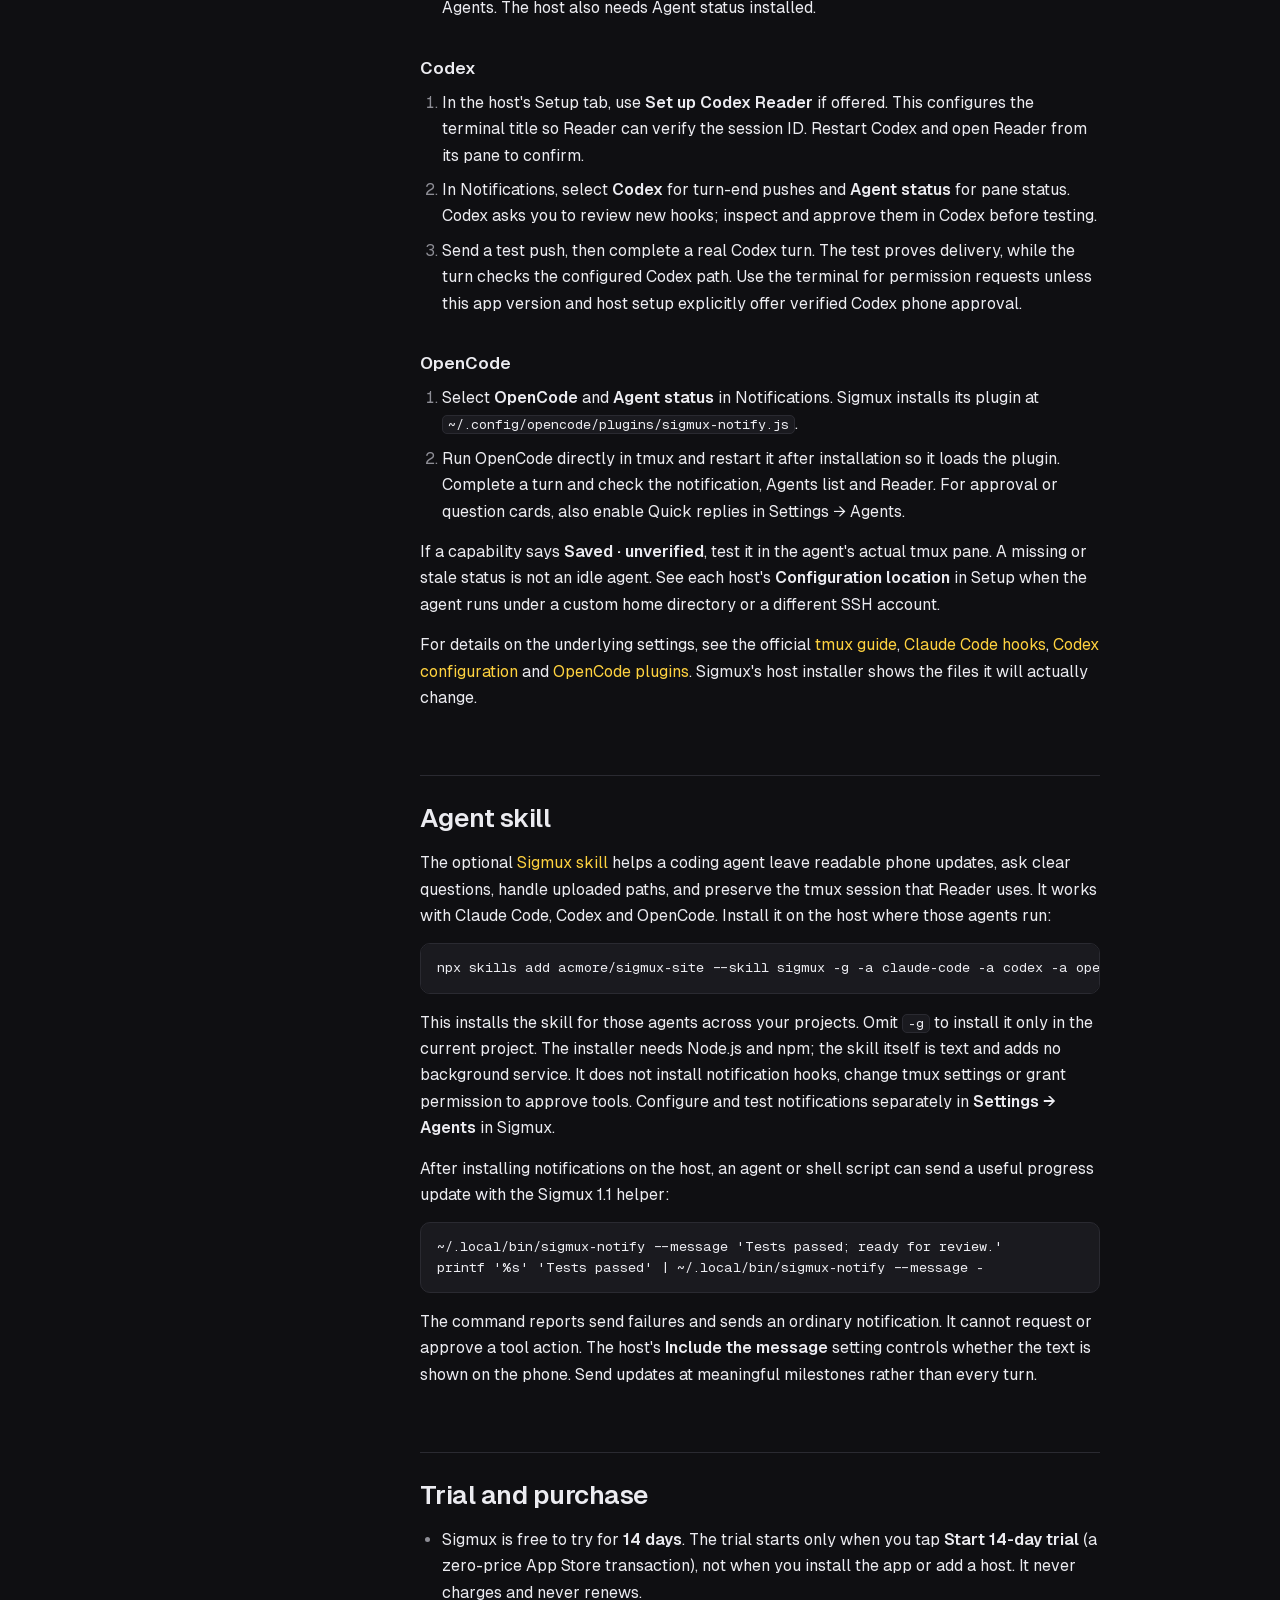
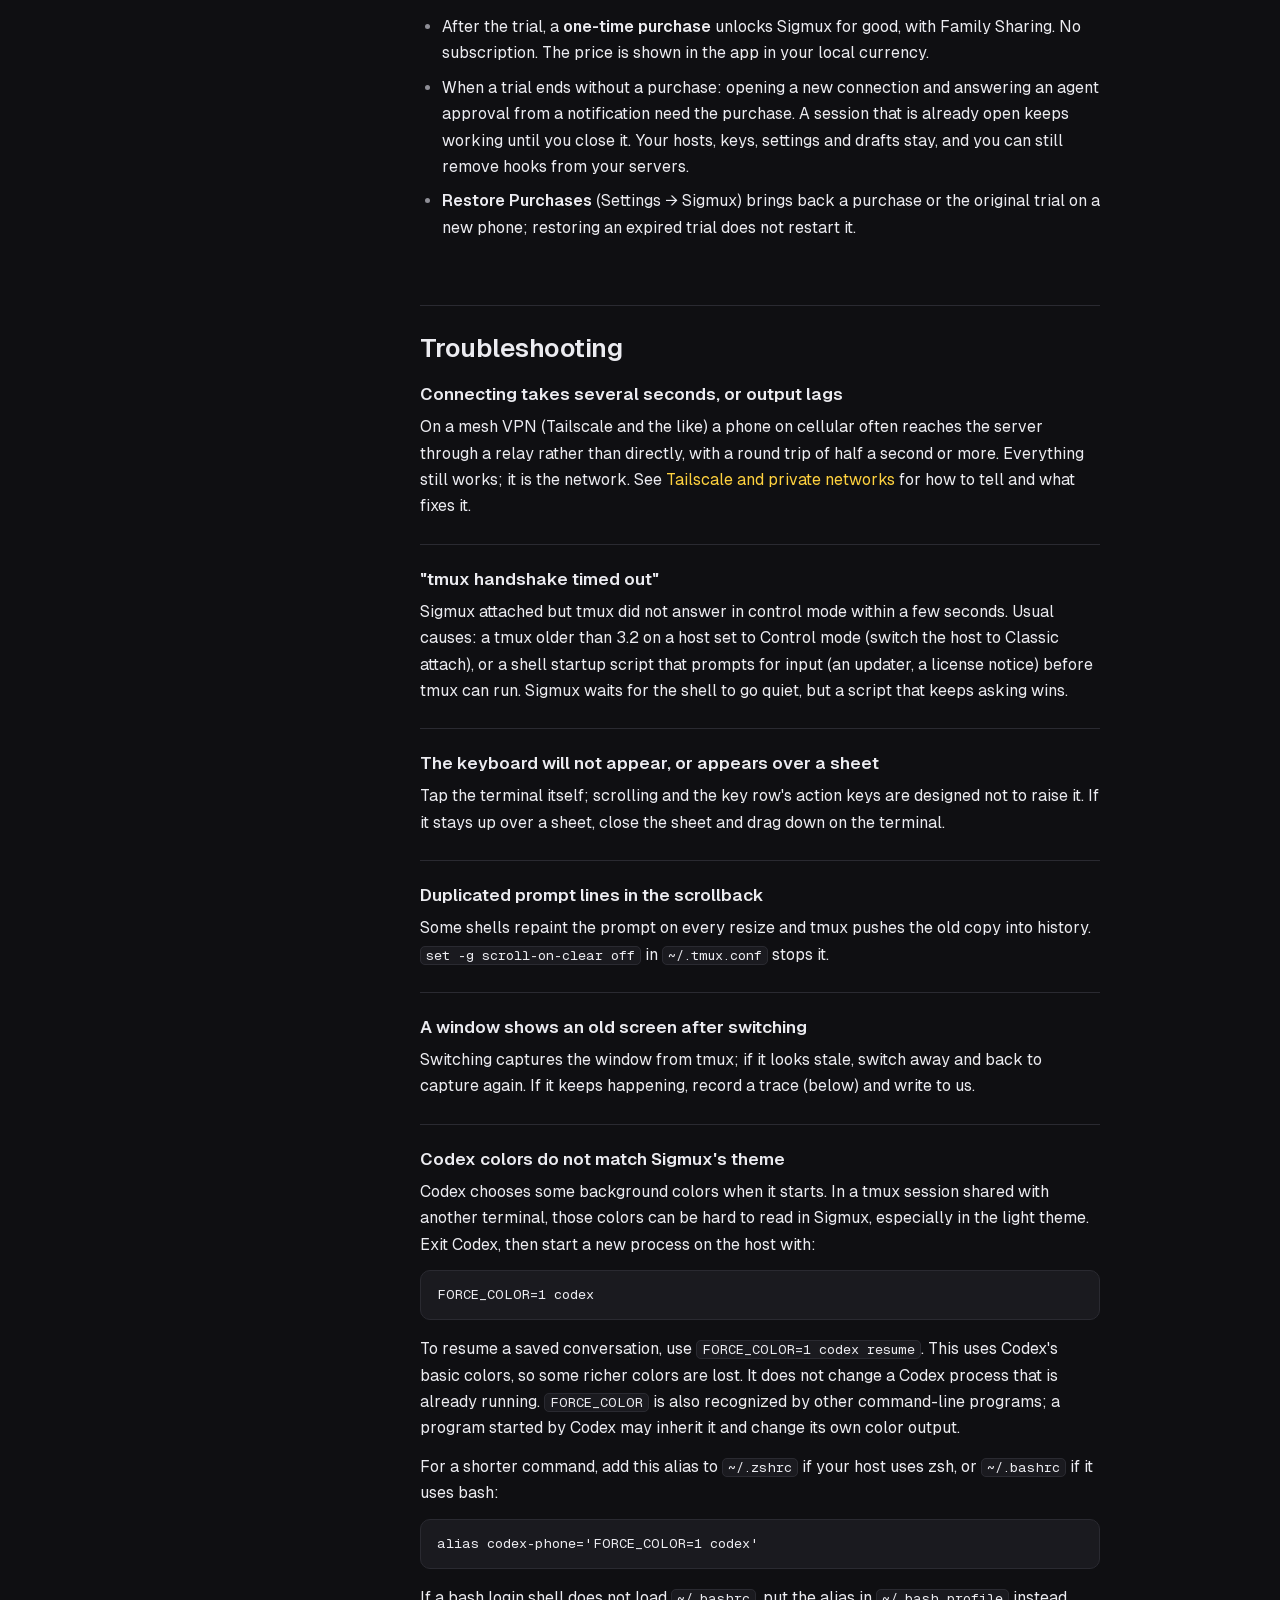
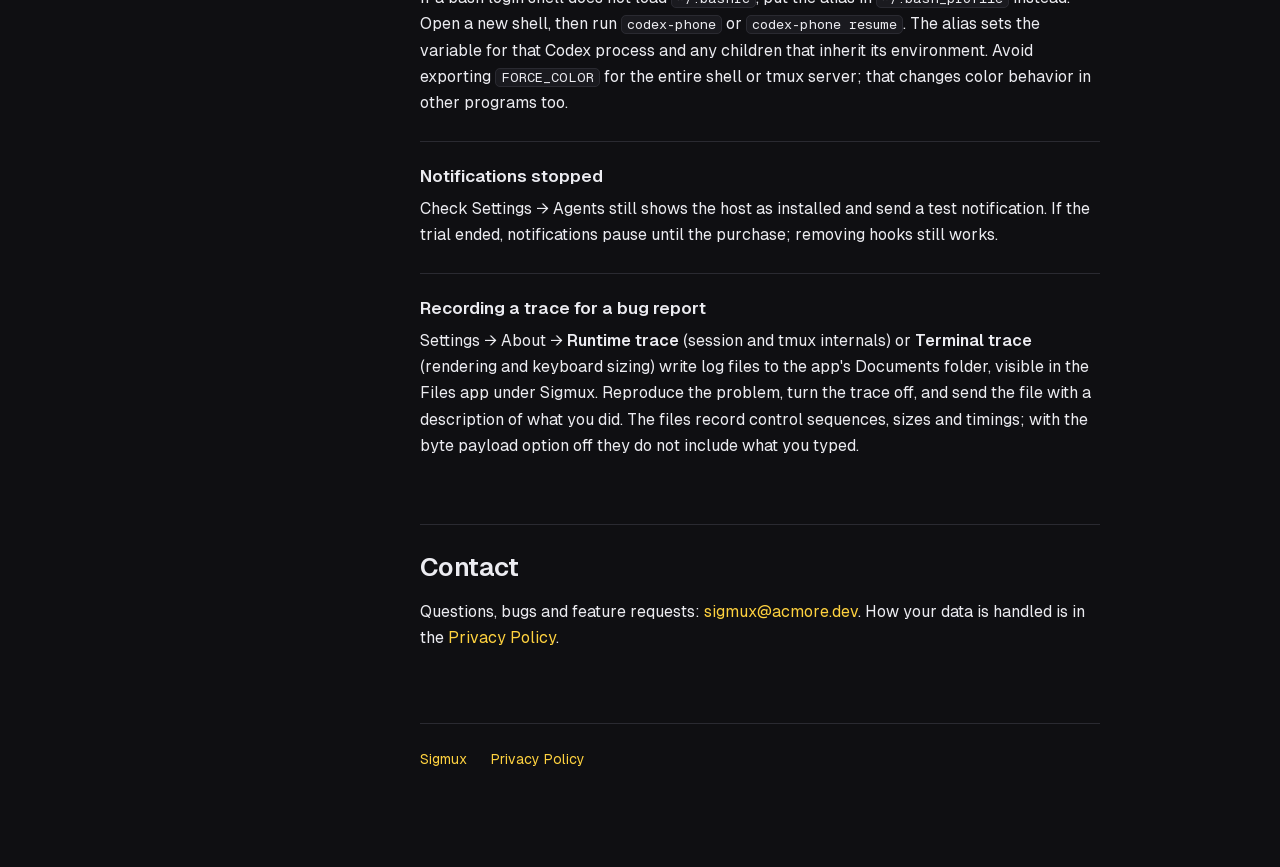
==== commit 48002fe6: "Help and Privacy: the landing page's type, a site header and a section list Both pages kept their ow" ====
--- a/help.html
+++ b/help.html
@@ -4,101 +4,41 @@
 <meta charset="utf-8">
 <meta name="viewport" content="width=device-width, initial-scale=1">
 <title>Help — Sigmux</title>
-<style>
-  :root {
-    --bg: #0F0F12;
-    --surface: #1A1A1F;
-    --border: #2A2A31;
-    --text: #ECECF1;
-    --muted: #8E8E96;
-    --accent: #FFD23F;
-  }
-  * { box-sizing: border-box; }
-  body {
-    margin: 0;
-    background: var(--bg);
-    color: var(--text);
-    font: 16px/1.6 -apple-system, BlinkMacSystemFont, "Segoe UI", Helvetica, Arial, sans-serif;
-  }
-  main {
-    max-width: 640px;
-    margin: 0 auto;
-    padding: 48px 24px 96px;
-  }
-  a { color: var(--accent); text-decoration: none; }
-  a:hover { text-decoration: underline; }
-  .brand {
-    font-family: ui-monospace, "SF Mono", Menlo, monospace;
-    font-size: 13px;
-    color: var(--muted);
-    letter-spacing: 0.04em;
-    text-transform: uppercase;
-  }
-  h1 { font-size: 28px; line-height: 1.15; margin: 12px 0 4px; }
-  .date {
-    font-family: ui-monospace, "SF Mono", Menlo, monospace;
-    font-size: 12px;
-    color: var(--muted);
-  }
-  h2 {
-    font-size: 17px;
-    margin: 36px 0 8px;
-    padding-top: 20px;
-    border-top: 1px solid var(--border);
-  }
-  h3 { font-size: 15px; margin: 20px 0 4px; }
-  p, li { color: var(--text); font-size: 15px; }
-  li { margin: 6px 0; }
-  code, pre {
-    font-family: ui-monospace, "SF Mono", Menlo, monospace;
-    font-size: 13px;
-  }
-  code {
-    background: var(--surface);
-    border: 1px solid var(--border);
-    border-radius: 5px;
-    padding: 1px 5px;
-  }
-  pre {
-    background: var(--surface);
-    border: 1px solid var(--border);
-    border-radius: 10px;
-    padding: 12px 14px;
-    overflow-x: auto;
-    margin: 10px 0 14px;
-  }
-  pre code { background: none; border: 0; padding: 0; }
-  .summary {
-    background: var(--surface);
-    border: 1px solid var(--border);
-    border-radius: 14px;
-    padding: 16px 20px;
-    margin: 24px 0;
-    font-size: 15px;
-  }
-  .toc {
-    margin: 0;
-    padding-left: 20px;
-    column-count: 2;
-    column-gap: 24px;
-  }
-  .toc li { margin: 3px 0; break-inside: avoid; }
-  @media (max-width: 480px) { .toc { column-count: 1; } }
-  dt { font-weight: 600; margin-top: 12px; }
-  dd { margin: 2px 0 0 0; color: var(--text); font-size: 15px; }
-  footer {
-    margin-top: 48px;
-    padding-top: 20px;
-    border-top: 1px solid var(--border);
-    font-size: 13px;
-    color: var(--muted);
-  }
-  footer a + a { margin-left: 16px; }
-</style>
+<meta name="description" content="Set up Sigmux: first connection, Tailscale, tmux, the keyboard, agent notifications, the trial, and what to do when something is off.">
+<meta name="theme-color" content="#0F0F12">
+<link rel="icon" type="image/png" href="assets/icon-64.png">
+<link rel="apple-touch-icon" href="assets/icon-180.png">
+<link rel="preload" href="fonts/Geist.woff2" as="font" type="font/woff2" crossorigin>
+<link rel="stylesheet" href="assets/doc.css">
 </head>
 <body>
-<main>
-  <div class="brand">Sigmux</div>
+<div class="page">
+  <header class="top">
+    <a class="name" href="./"><img src="assets/icon-64.png" alt="" width="28" height="28"><span>sigmux</span></a>
+    <nav aria-label="Site">
+      <a href="help.html" aria-current="page">Help</a>
+      <a href="privacy.html">Privacy</a>
+      <a href="https://apps.apple.com/app/sigmux/id6769982547">App Store</a>
+    </nav>
+  </header>
+  <div class="doc">
+    <nav class="toc" aria-label="On this page">
+      <ol>
+        <li><a href="#requirements">Requirements</a></li>
+        <li><a href="#first-connection">First connection</a></li>
+        <li><a href="#tailscale">Tailscale and private networks</a></li>
+        <li><a href="#tmux">tmux</a></li>
+        <li><a href="#keyboard">Keyboard and input</a></li>
+        <li><a href="#agents">Agents and notifications</a></li>
+        <li><a href="#recommended-agent-setup">Recommended agent setup</a></li>
+        <li><a href="#agent-skill">Agent skill</a></li>
+        <li><a href="#trial">Trial and purchase</a></li>
+        <li><a href="#troubleshooting">Troubleshooting</a></li>
+        <li><a href="#contact">Contact</a></li>
+      </ol>
+    </nav>
+    <main>
+<div class="intro">
   <h1>Help</h1>
   <div class="date">For Sigmux 1.0 · updated October 23, 2026</div>
 
@@ -109,21 +49,8 @@
     This page covers setup, the tmux and keyboard behaviour that is not
     obvious from the screen, and what to do when something is off.
   </div>
-
-  <ol class="toc">
-    <li><a href="#requirements">Requirements</a></li>
-    <li><a href="#first-connection">First connection</a></li>
-    <li><a href="#tailscale">Tailscale and private networks</a></li>
-    <li><a href="#tmux">tmux</a></li>
-    <li><a href="#keyboard">Keyboard and input</a></li>
-    <li><a href="#agents">Agents and notifications</a></li>
-    <li><a href="#recommended-agent-setup">Recommended agent setup</a></li>
-    <li><a href="#agent-skill">Agent skill</a></li>
-    <li><a href="#trial">Trial and purchase</a></li>
-    <li><a href="#troubleshooting">Troubleshooting</a></li>
-    <li><a href="#contact">Contact</a></li>
-  </ol>
-
+</div>
+<div class="body">
   <h2 id="requirements">Requirements</h2>
   <ul>
     <li><strong>iOS 16 or later</strong>, on iPhone or iPad.</li>
@@ -513,9 +440,30 @@
   handled is in the <a href="privacy.html">Privacy Policy</a>.</p>
 
   <footer>
-    <a href="index.html">← Sigmux</a>
+    <a href="./">Sigmux</a>
     <a href="privacy.html">Privacy Policy</a>
   </footer>
-</main>
+</div>
+    </main>
+  </div>
+</div>
+<script>
+  // Mark the section being read in the list beside the text.
+  (function () {
+    var links = {};
+    document.querySelectorAll(".toc a").forEach(function (a) { links[a.hash.slice(1)] = a; });
+    var first = document.querySelector(".toc a");
+    if (first) first.setAttribute("aria-current", "true");
+    if (!("IntersectionObserver" in window)) return;
+    var seen = new IntersectionObserver(function (entries) {
+      entries.forEach(function (entry) {
+        if (!entry.isIntersecting) return;
+        Object.keys(links).forEach(function (key) { links[key].removeAttribute("aria-current"); });
+        if (links[entry.target.id]) links[entry.target.id].setAttribute("aria-current", "true");
+      });
+    }, { rootMargin: "0px 0px -80% 0px" });
+    document.querySelectorAll(".body h2[id]").forEach(function (heading) { seen.observe(heading); });
+  })();
+</script>
 </body>
 </html>
--- a/assets/doc.css
+++ b/assets/doc.css
@@ -0,0 +1,177 @@
+/* Help and Privacy: a reading column with the page's sections beside it. */
+@font-face {
+  font-family: "Geist";
+  src: url("../fonts/Geist.woff2") format("woff2");
+  font-weight: 100 900;
+  font-display: swap;
+}
+@font-face {
+  font-family: "Geist Mono";
+  src: url("../fonts/GeistMono.woff2") format("woff2");
+  font-weight: 100 900;
+  font-display: swap;
+}
+:root {
+  --bg: #0F0F12;
+  --surface: #1A1A1F;
+  --border: #2A2A31;
+  --text: #ECECF1;
+  --muted: #8E8E96;
+  --accent: #FFD23F;
+  --sans: "Geist", -apple-system, BlinkMacSystemFont, "Segoe UI", Helvetica, Arial, sans-serif;
+  --mono: "Geist Mono", ui-monospace, "SF Mono", Menlo, monospace;
+}
+* { box-sizing: border-box; }
+html { scroll-behavior: smooth; scroll-padding-top: 24px; }
+body {
+  margin: 0;
+  background: var(--bg);
+  color: var(--text);
+  font: 16px/1.65 var(--sans);
+  -webkit-font-smoothing: antialiased;
+}
+a { color: var(--accent); text-decoration: none; }
+a:hover { text-decoration: underline; }
+a:focus-visible { outline: 2px solid var(--accent); outline-offset: 3px; border-radius: 4px; }
+
+.page { max-width: 1080px; margin: 0 auto; padding: 0 32px; }
+
+.top {
+  display: flex;
+  align-items: center;
+  justify-content: space-between;
+  gap: 16px;
+  padding: 28px 0 0;
+}
+.top .name {
+  display: flex;
+  align-items: center;
+  gap: 10px;
+  font: 500 15px var(--mono);
+  color: var(--text);
+}
+.top .name img { width: 28px; height: 28px; border-radius: 7px; }
+.top nav { display: flex; gap: 24px; font-size: 14px; }
+.top nav a { color: var(--muted); }
+.top nav a[aria-current] { color: var(--text); }
+
+.doc main { min-width: 0; }
+.doc {
+  display: grid;
+  grid-template-columns: 216px minmax(0, 680px);
+  gap: 72px;
+  padding: 72px 0 96px;
+}
+
+.toc { font-size: 14px; }
+.toc ol {
+  position: sticky;
+  top: 32px;
+  margin: 0;
+  padding: 0;
+  list-style: none;
+  max-height: calc(100vh - 64px);
+  overflow-y: auto;
+}
+.toc li { margin: 0; }
+.toc a {
+  display: block;
+  padding: 6px 0 6px 14px;
+  border-left: 2px solid var(--border);
+  color: var(--muted);
+  line-height: 1.35;
+}
+.toc a:hover { color: var(--text); text-decoration: none; }
+.toc a[aria-current] { color: var(--text); border-left-color: var(--accent); }
+
+h1 {
+  margin: 0 0 12px;
+  font-size: clamp(36px, 5vw, 52px);
+  font-weight: 600;
+  line-height: 1.04;
+  letter-spacing: -0.03em;
+}
+.date { font: 12px/1.5 var(--mono); color: var(--muted); }
+.summary { margin: 28px 0 0; font-size: 19px; line-height: 1.5; color: var(--muted); }
+.summary strong { color: var(--text); font-weight: 500; }
+
+h2 {
+  margin: 64px 0 16px;
+  padding-top: 28px;
+  border-top: 1px solid var(--border);
+  font-size: 26px;
+  font-weight: 600;
+  line-height: 1.15;
+  letter-spacing: -0.02em;
+}
+h3 { margin: 32px 0 8px; font-size: 17px; font-weight: 600; }
+p, li, dd { font-size: 16px; }
+p { margin: 0 0 14px; }
+ul, ol { margin: 0 0 14px; padding-left: 22px; }
+li { margin: 8px 0; }
+li::marker { color: var(--muted); }
+strong { font-weight: 600; }
+
+code, pre { font-family: var(--mono); font-size: 13.5px; }
+code {
+  background: var(--surface);
+  border: 1px solid var(--border);
+  border-radius: 5px;
+  padding: 1px 5px;
+}
+pre {
+  background: var(--surface);
+  border: 1px solid var(--border);
+  border-radius: 10px;
+  padding: 14px 16px;
+  overflow-x: auto;
+  margin: 12px 0 16px;
+  line-height: 1.5;
+}
+pre code { background: none; border: 0; padding: 0; }
+
+dl { margin: 0; }
+dt {
+  margin-top: 24px;
+  padding-top: 20px;
+  border-top: 1px solid var(--border);
+  font-size: 17px;
+  font-weight: 600;
+}
+dl > dt:first-child { margin-top: 0; padding-top: 0; border-top: 0; }
+dd { margin: 6px 0 0; }
+dd + dd { margin-top: 12px; }
+
+table { width: 100%; border-collapse: collapse; margin: 12px 0 16px; font-size: 15px; }
+th, td { text-align: left; vertical-align: top; padding: 10px 12px 10px 0; border-top: 1px solid var(--border); }
+th { font-weight: 600; color: var(--muted); border-top: 0; }
+
+footer {
+  margin-top: 72px;
+  padding-top: 24px;
+  border-top: 1px solid var(--border);
+  font-size: 14px;
+  color: var(--muted);
+}
+footer a { margin-right: 20px; }
+
+@media (max-width: 860px) {
+  .page { padding: 0 20px; }
+  .top nav { gap: 18px; }
+  .doc { grid-template-columns: 1fr; gap: 32px; padding: 48px 0 72px; }
+  /* The sections come after the page's title on a phone. */
+  .doc main { display: contents; }
+  .doc .intro, .doc .body, .doc .toc { min-width: 0; }
+  .doc .intro { order: 1; }
+  .doc .toc { order: 2; }
+  .doc .body { order: 3; }
+  .toc ol { position: static; max-height: none; column-count: 2; column-gap: 20px; }
+  .toc li { break-inside: avoid; }
+  .body > h2:first-child { margin-top: 16px; }
+}
+@media (max-width: 440px) {
+  .toc ol { column-count: 1; }
+}
+@media (prefers-reduced-motion: reduce) {
+  html { scroll-behavior: auto; }
+}
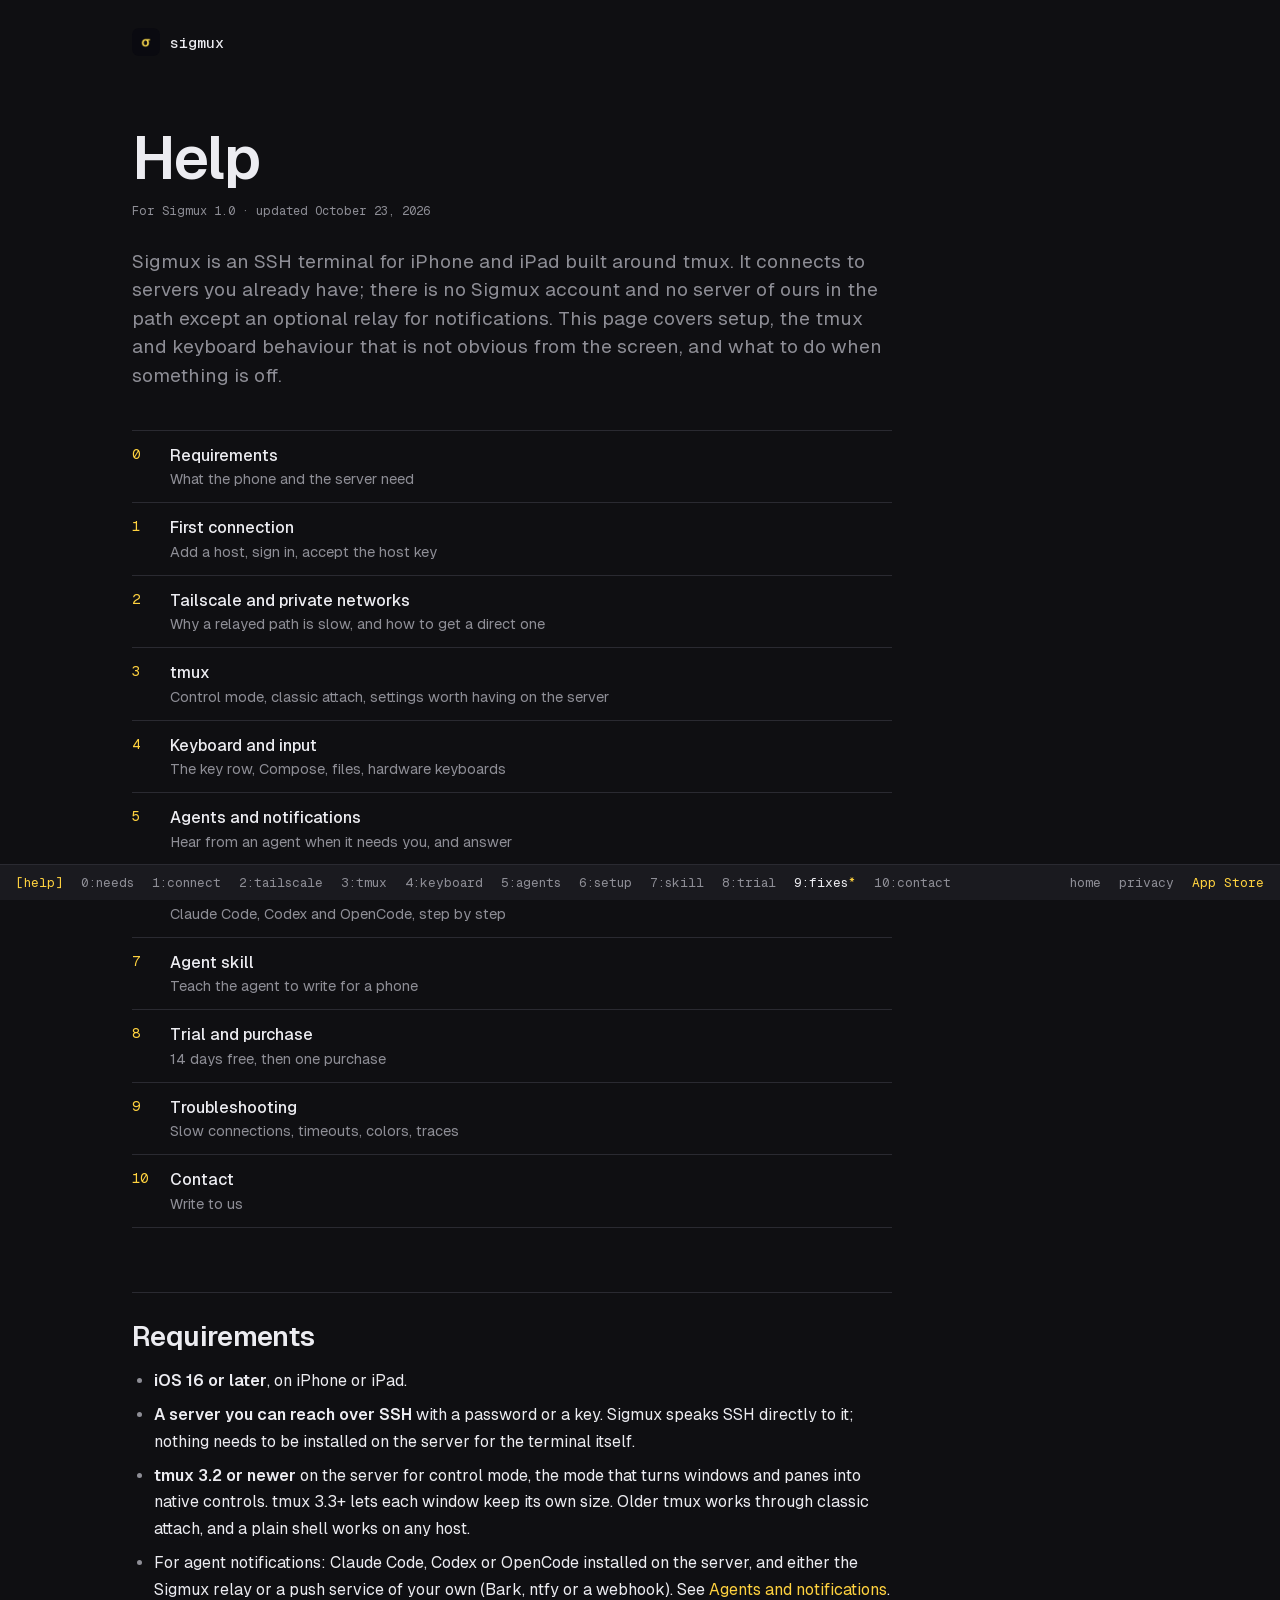
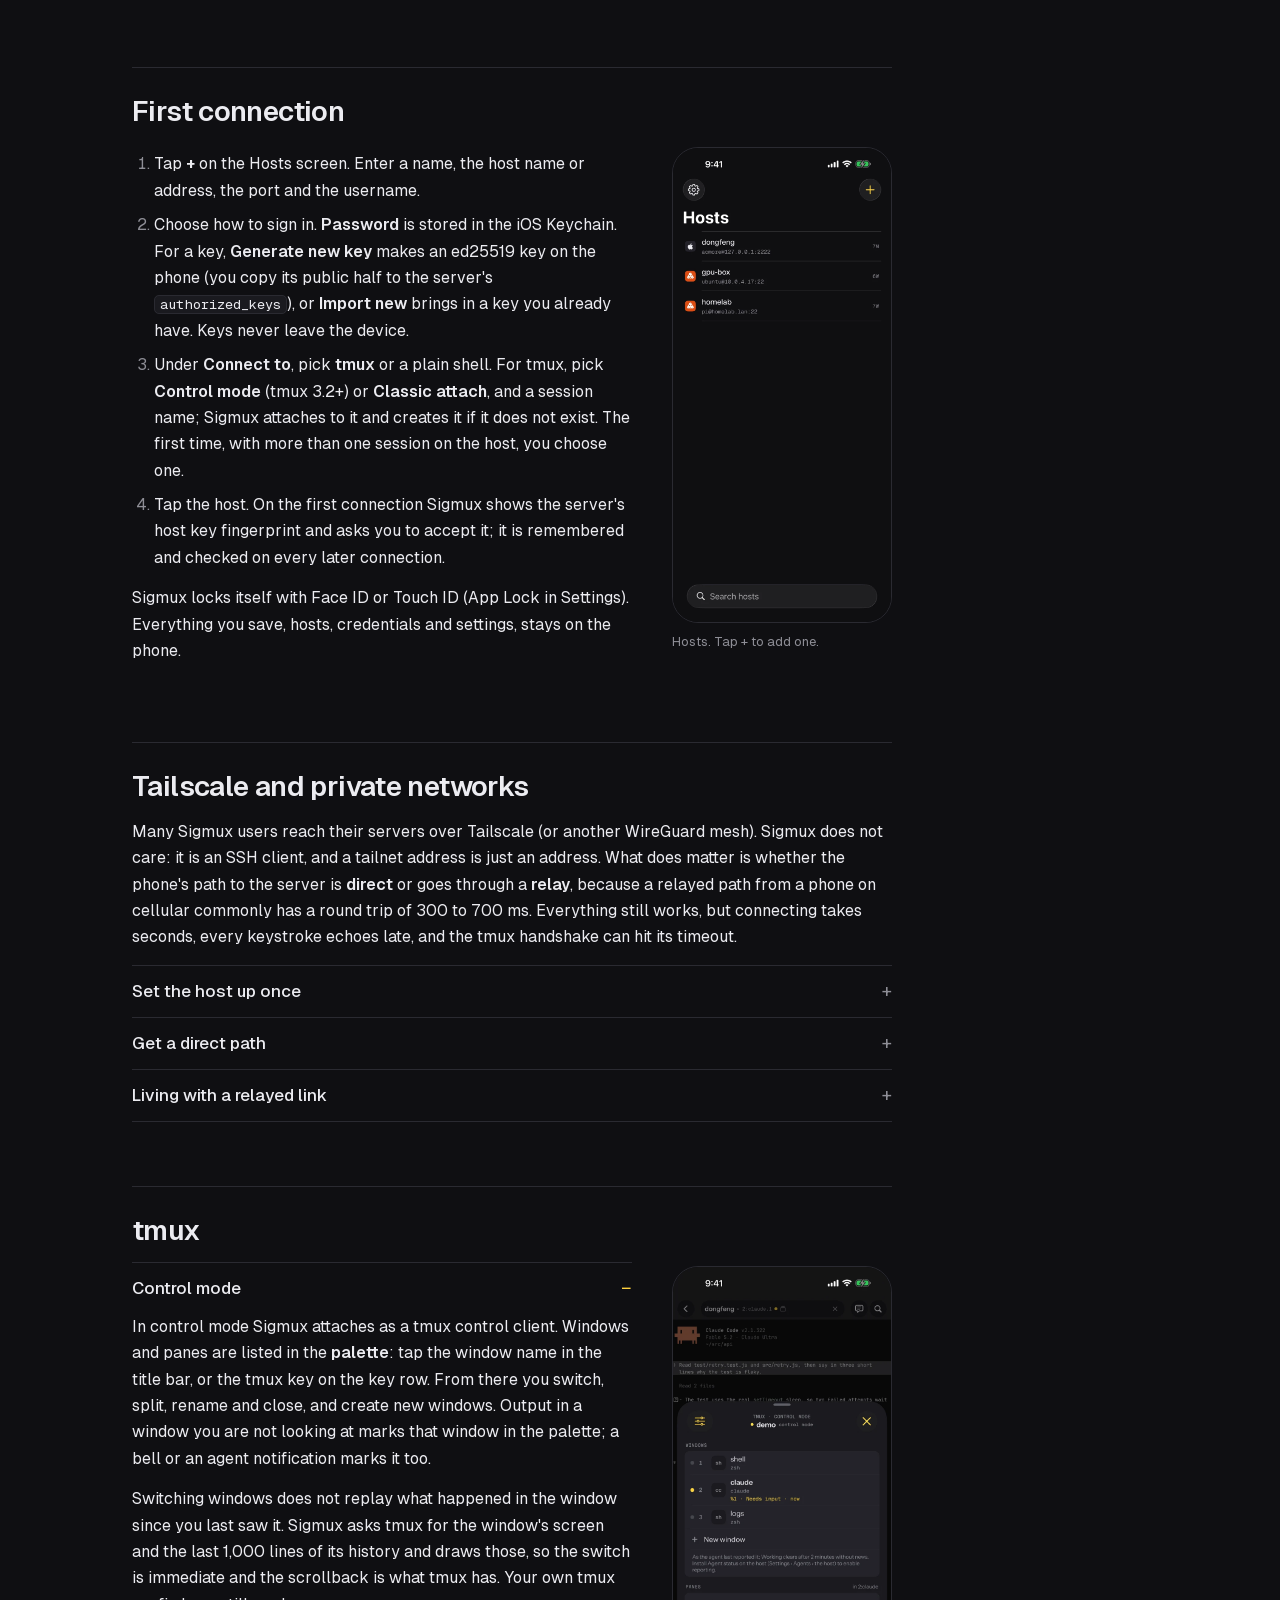
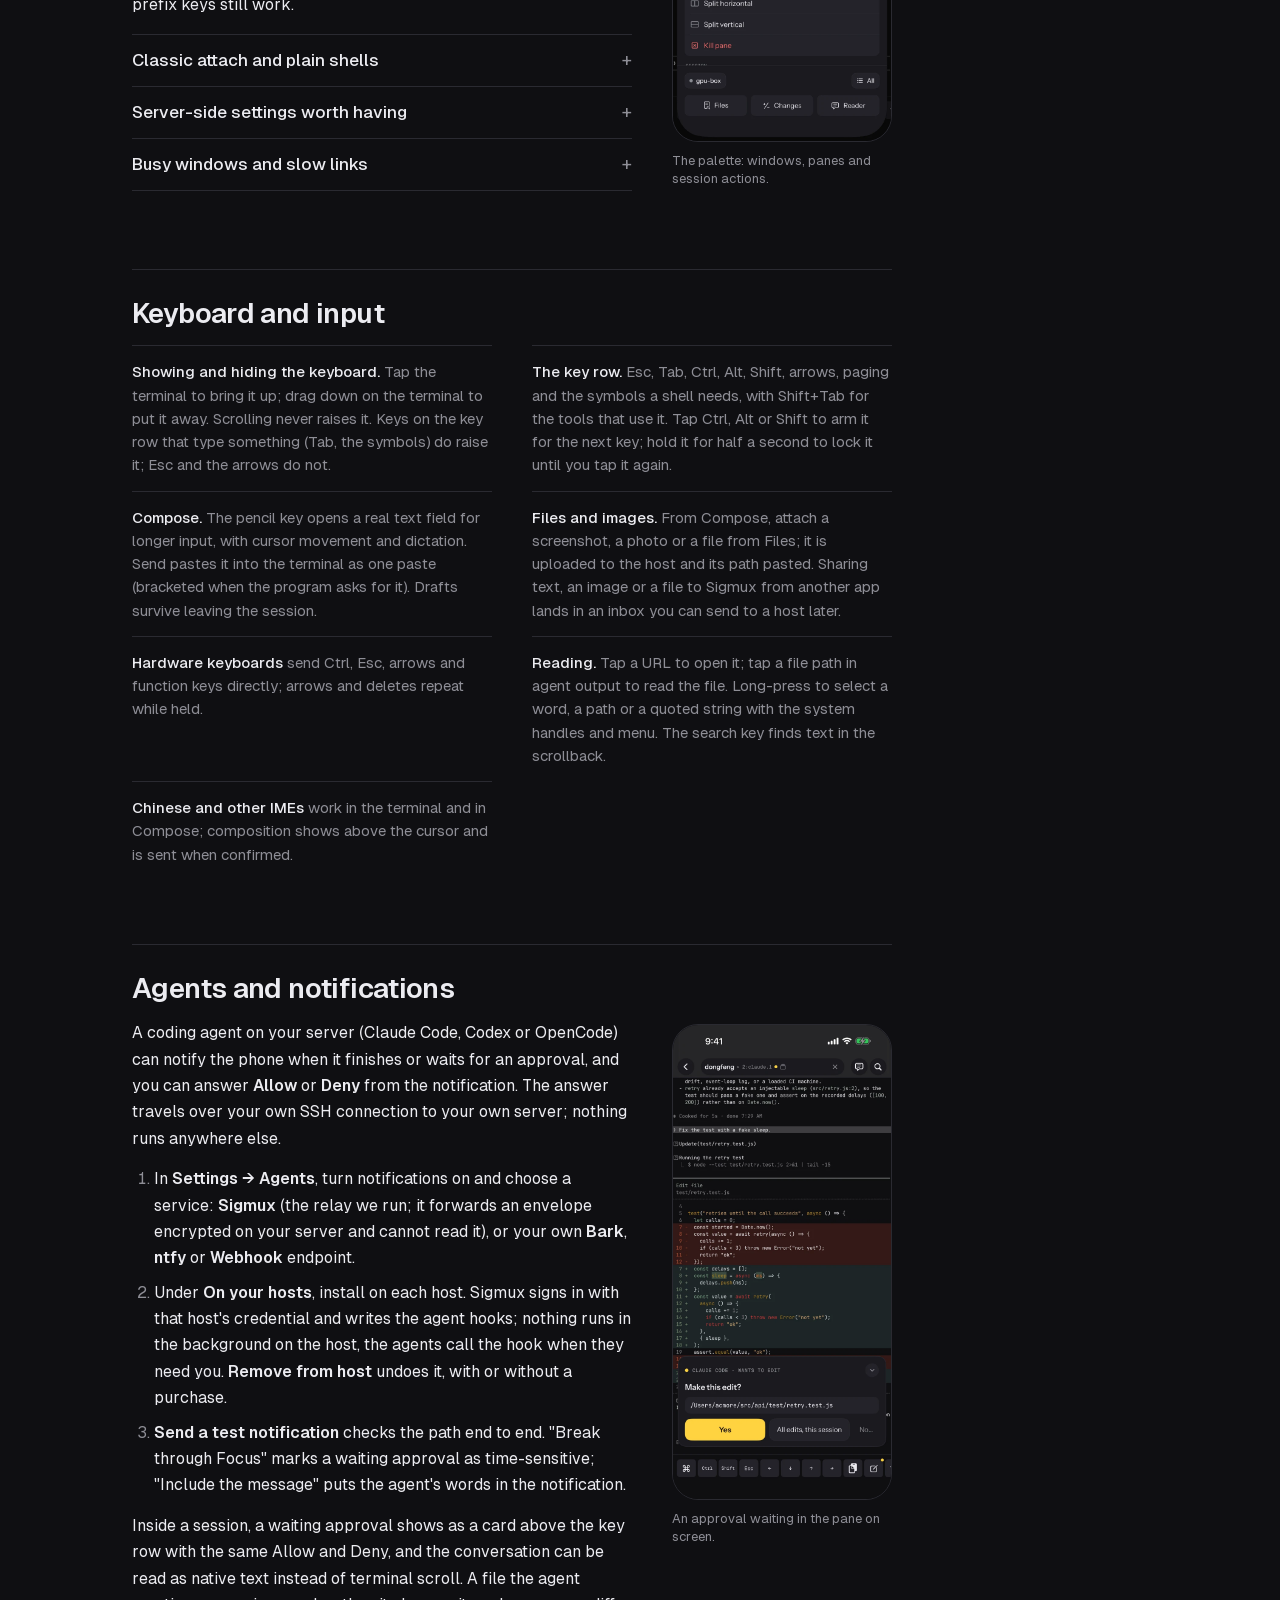
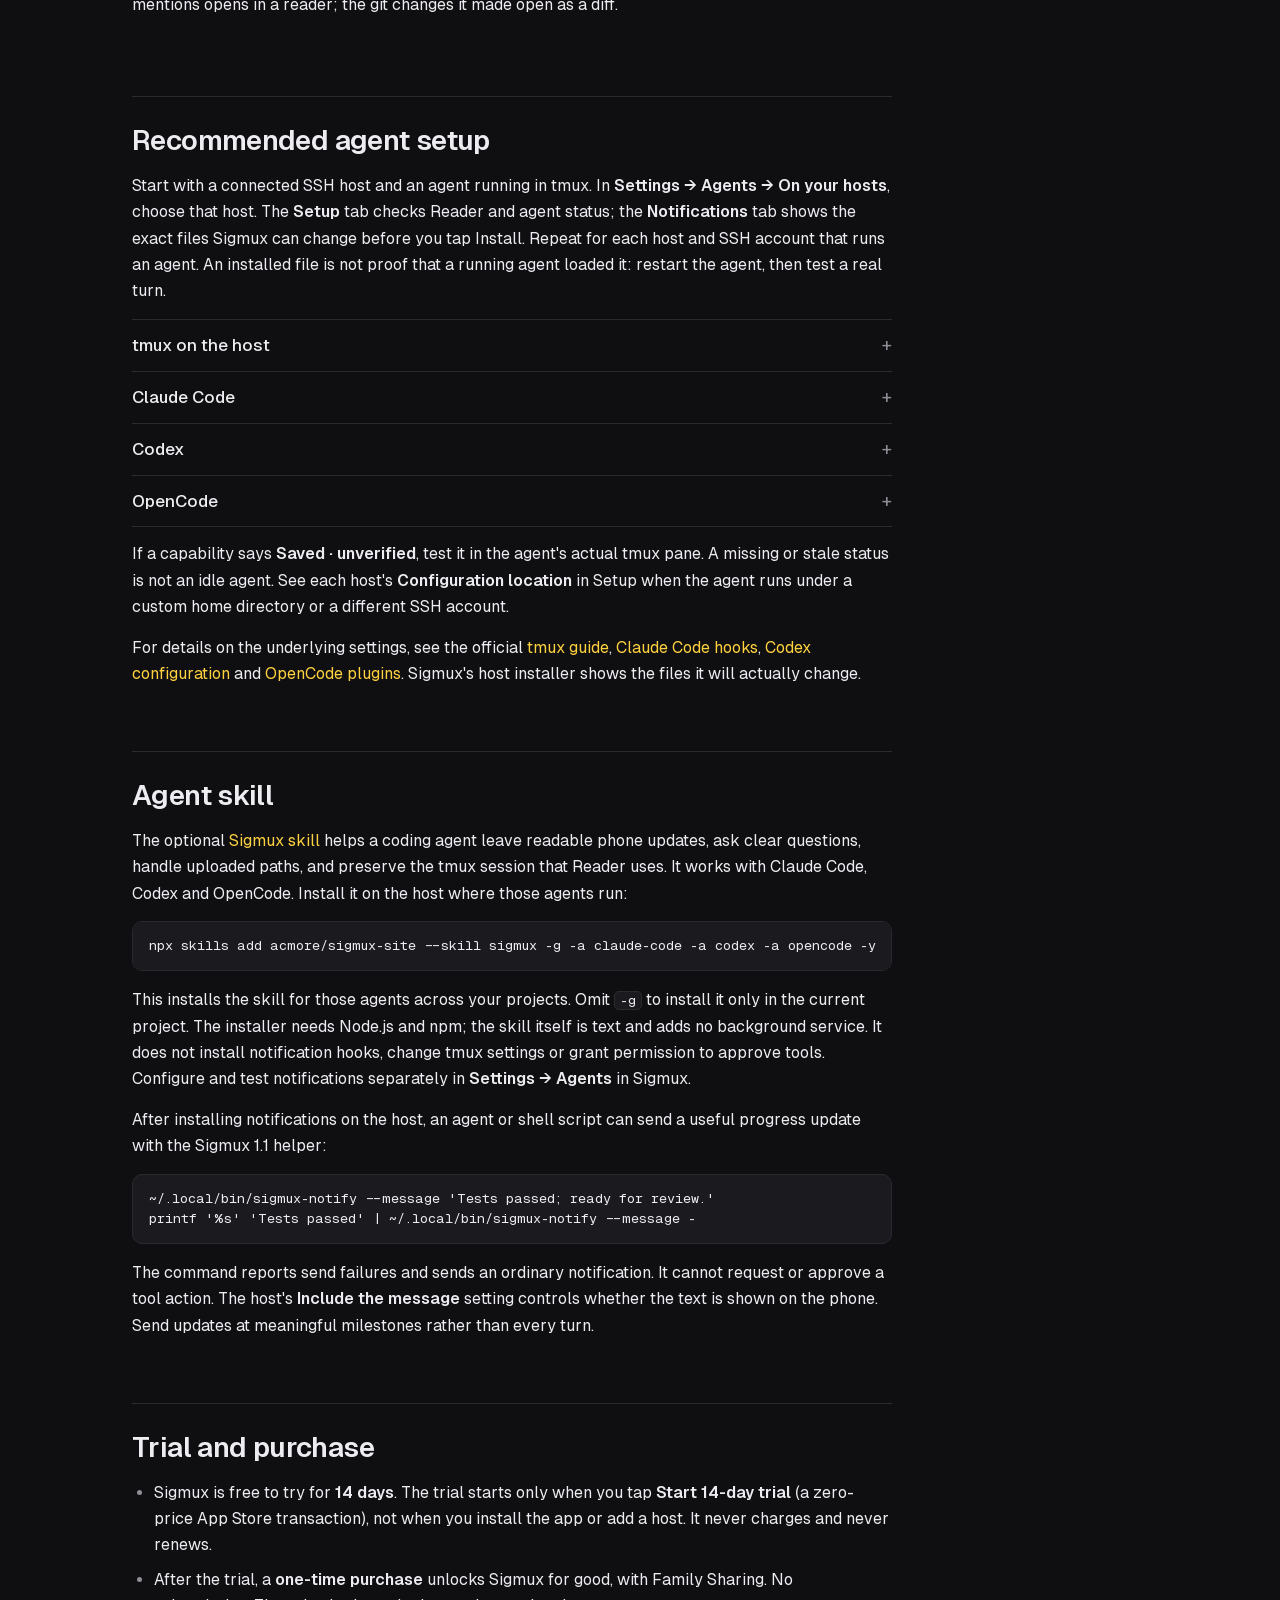
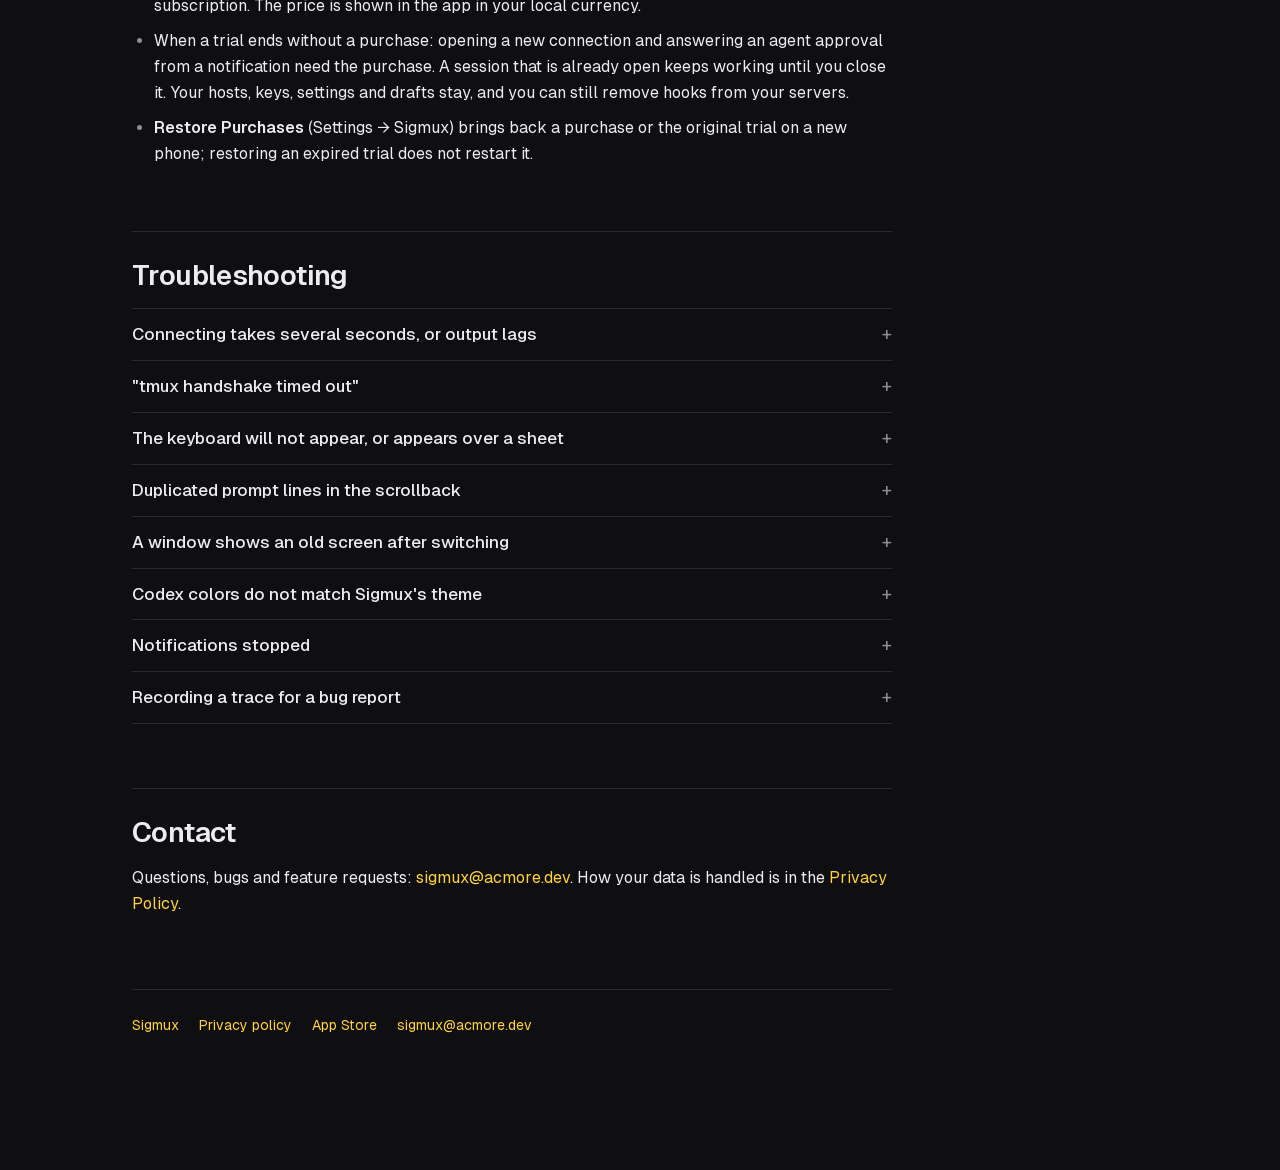
==== commit 07267993: "Help and Privacy: the tmux status line, and a help page that is easier to enter Every page now ends " ====
--- a/help.html
+++ b/help.html
@@ -9,36 +9,132 @@
 <link rel="icon" type="image/png" href="assets/icon-64.png">
 <link rel="apple-touch-icon" href="assets/icon-180.png">
 <link rel="preload" href="fonts/Geist.woff2" as="font" type="font/woff2" crossorigin>
-<link rel="stylesheet" href="assets/doc.css">
+<style>
+  @font-face { font-family: "Geist"; src: url("fonts/Geist.woff2") format("woff2"); font-weight: 100 900; font-display: swap; }
+  @font-face { font-family: "Geist Mono"; src: url("fonts/GeistMono.woff2") format("woff2"); font-weight: 100 900; font-display: swap; }
+  :root {
+    --bg: #0F0F12;
+    --surface: #1A1A1F;
+    --border: #2A2A31;
+    --text: #ECECF1;
+    --muted: #8E8E96;
+    --accent: #FFD23F;
+    --sans: "Geist", -apple-system, BlinkMacSystemFont, "Segoe UI", Helvetica, Arial, sans-serif;
+    --mono: "Geist Mono", ui-monospace, "SF Mono", Menlo, monospace;
+    --bar: 36px;
+  }
+  * { box-sizing: border-box; }
+  html { scroll-behavior: smooth; scroll-padding-top: 24px; }
+  body {
+    margin: 0;
+    background: var(--bg);
+    color: var(--text);
+    font: 16px/1.65 var(--sans);
+    padding-bottom: var(--bar);
+    -webkit-font-smoothing: antialiased;
+  }
+  a { color: var(--accent); text-decoration: none; }
+  a:hover { text-decoration: underline; }
+  a:focus-visible, summary:focus-visible { outline: 2px solid var(--accent); outline-offset: 3px; border-radius: 4px; }
+  img { display: block; max-width: 100%; height: auto; }
+
+  .page { max-width: 1080px; margin: 0 auto; padding: 0 32px; }
+  .name { display: inline-flex; align-items: center; gap: 10px; padding: 28px 0 0; font: 500 15px var(--mono); color: var(--text); }
+  .name:hover { text-decoration: none; }
+  .name img { width: 28px; height: 28px; border-radius: 7px; }
+
+  main { max-width: 760px; padding: 64px 0 96px; }
+  h1 { margin: 0 0 12px; font-size: clamp(40px, 6vw, 60px); font-weight: 600; line-height: 1.02; letter-spacing: -0.035em; }
+  .date { font: 12px/1.5 var(--mono); color: var(--muted); }
+  .summary { margin: 28px 0 0; font-size: 19px; line-height: 1.5; color: var(--muted); }
+
+  /* The page's sections, listed the way tmux lists windows. */
+  .windows { margin: 40px 0 0; padding: 0; list-style: none; border-top: 1px solid var(--border); }
+  .windows li { margin: 0; border-bottom: 1px solid var(--border); }
+  .windows a { display: grid; grid-template-columns: 34px 1fr; gap: 0 4px; padding: 12px 0; color: var(--text); }
+  .windows a:hover { text-decoration: none; background: var(--surface); }
+  .windows .n { font: 14px/1.7 var(--mono); color: var(--accent); }
+  .windows .t { font-weight: 500; }
+  .windows .d { grid-column: 2; color: var(--muted); font-size: 14.5px; line-height: 1.45; }
+
+  section { padding-top: 28px; margin-top: 64px; border-top: 1px solid var(--border); }
+  h2 { margin: 0 0 16px; font-size: 28px; font-weight: 600; line-height: 1.12; letter-spacing: -0.022em; }
+  h3 { margin: 32px 0 8px; font-size: 17px; font-weight: 600; }
+  p { margin: 0 0 14px; }
+  ul, ol { margin: 0 0 14px; padding-left: 22px; }
+  li { margin: 8px 0; }
+  li::marker { color: var(--muted); }
+  strong { font-weight: 600; }
+
+  /* A section with a screenshot beside its text. */
+  .shown { display: grid; grid-template-columns: minmax(0, 1fr) 220px; gap: 40px; align-items: start; }
+  .shown figure { margin: 4px 0 0; }
+  .shown figure img { width: 220px; border-radius: 26px; border: 1px solid var(--border); }
+  .shown figcaption { margin-top: 10px; font-size: 13px; line-height: 1.4; color: var(--muted); }
+
+  /* Detail a reader opens when they need it. */
+  details { border-top: 1px solid var(--border); }
+  details:last-of-type { border-bottom: 1px solid var(--border); margin-bottom: 14px; }
+  summary {
+    display: flex; align-items: baseline; justify-content: space-between; gap: 16px;
+    padding: 14px 0; cursor: pointer; list-style: none;
+    font-size: 17px; font-weight: 500; line-height: 1.35;
+  }
+  summary::-webkit-details-marker { display: none; }
+  summary::after { content: "+"; font: 400 18px/1 var(--mono); color: var(--muted); flex: none; }
+  details[open] > summary::after { content: "\2212"; color: var(--accent); }
+  summary:hover { color: var(--accent); }
+  details > .inside { padding: 0 0 12px; }
+  details > .inside > :last-child { margin-bottom: 4px; }
+
+  .keys { list-style: none; padding: 0; display: grid; grid-template-columns: repeat(2, minmax(0, 1fr)); gap: 0 40px; }
+  .keys li { margin: 0; padding: 14px 0; border-top: 1px solid var(--border); color: var(--muted); font-size: 15px; line-height: 1.55; }
+  .keys li strong { color: var(--text); font-weight: 500; }
+
+  code, pre { font-family: var(--mono); font-size: 13.5px; }
+  code { background: var(--surface); border: 1px solid var(--border); border-radius: 5px; padding: 1px 5px; }
+  pre { background: var(--surface); border: 1px solid var(--border); border-radius: 10px; padding: 14px 16px; overflow-x: auto; margin: 12px 0 16px; line-height: 1.5; }
+  pre code { background: none; border: 0; padding: 0; }
+  dt { font-weight: 600; margin-top: 12px; }
+  dd { margin: 2px 0 0; }
+  table { width: 100%; border-collapse: collapse; margin: 12px 0 16px; font-size: 15px; }
+  th, td { text-align: left; vertical-align: top; padding: 10px 12px 10px 0; border-top: 1px solid var(--border); }
+  th { font-weight: 600; color: var(--muted); border-top: 0; }
+
+  footer { margin-top: 72px; padding-top: 24px; border-top: 1px solid var(--border); font-size: 14px; color: var(--muted); }
+  footer a { margin-right: 20px; }
+
+  /* The tmux status line: this page is the session, its sections the windows. */
+  .status {
+    position: fixed; left: 0; right: 0; bottom: 0; height: var(--bar);
+    display: flex; align-items: center; gap: 18px; padding: 0 16px;
+    background: var(--surface); border-top: 1px solid var(--border);
+    font: 13px var(--mono); white-space: nowrap; overflow-x: auto; scrollbar-width: none;
+  }
+  .status::-webkit-scrollbar { display: none; }
+  .status .session { color: var(--accent); }
+  .status a { color: var(--muted); }
+  .status a[aria-current] { color: var(--text); }
+  .status a[aria-current]::after { content: "*"; color: var(--accent); }
+  .status .right { margin-left: auto; display: flex; gap: 18px; padding-left: 18px; }
+  .status .right a:last-child { color: var(--accent); }
+
+  @media (max-width: 820px) {
+    .page { padding: 0 20px; }
+    main { padding: 40px 0 72px; }
+    .shown { grid-template-columns: 1fr; gap: 24px; }
+    .shown figure img { width: min(240px, 70vw); }
+    .keys { grid-template-columns: 1fr; }
+    .status { gap: 12px; font-size: 12px; padding: 0 12px; }
+  }
+  @media (prefers-reduced-motion: reduce) { html { scroll-behavior: auto; } }
+</style>
 </head>
 <body>
 <div class="page">
-  <header class="top">
-    <a class="name" href="./"><img src="assets/icon-64.png" alt="" width="28" height="28"><span>sigmux</span></a>
-    <nav aria-label="Site">
-      <a href="help.html" aria-current="page">Help</a>
-      <a href="privacy.html">Privacy</a>
-      <a href="https://apps.apple.com/app/sigmux/id6769982547">App Store</a>
-    </nav>
-  </header>
-  <div class="doc">
-    <nav class="toc" aria-label="On this page">
-      <ol>
-        <li><a href="#requirements">Requirements</a></li>
-        <li><a href="#first-connection">First connection</a></li>
-        <li><a href="#tailscale">Tailscale and private networks</a></li>
-        <li><a href="#tmux">tmux</a></li>
-        <li><a href="#keyboard">Keyboard and input</a></li>
-        <li><a href="#agents">Agents and notifications</a></li>
-        <li><a href="#recommended-agent-setup">Recommended agent setup</a></li>
-        <li><a href="#agent-skill">Agent skill</a></li>
-        <li><a href="#trial">Trial and purchase</a></li>
-        <li><a href="#troubleshooting">Troubleshooting</a></li>
-        <li><a href="#contact">Contact</a></li>
-      </ol>
-    </nav>
-    <main>
-<div class="intro">
+  <a class="name" href="./"><img src="assets/icon-64.png" alt="" width="28" height="28"><span>sigmux</span></a>
+
+  <main>
   <h1>Help</h1>
   <div class="date">For Sigmux 1.0 · updated October 23, 2026</div>
 
@@ -49,9 +145,23 @@
     This page covers setup, the tmux and keyboard behaviour that is not
     obvious from the screen, and what to do when something is off.
   </div>
-</div>
-<div class="body">
-  <h2 id="requirements">Requirements</h2>
+
+  <ol class="windows" aria-label="On this page">
+    <li><a href="#requirements"><span class="n">0</span><span class="t">Requirements</span><span class="d">What the phone and the server need</span></a></li>
+    <li><a href="#first-connection"><span class="n">1</span><span class="t">First connection</span><span class="d">Add a host, sign in, accept the host key</span></a></li>
+    <li><a href="#tailscale"><span class="n">2</span><span class="t">Tailscale and private networks</span><span class="d">Why a relayed path is slow, and how to get a direct one</span></a></li>
+    <li><a href="#tmux"><span class="n">3</span><span class="t">tmux</span><span class="d">Control mode, classic attach, settings worth having on the server</span></a></li>
+    <li><a href="#keyboard"><span class="n">4</span><span class="t">Keyboard and input</span><span class="d">The key row, Compose, files, hardware keyboards</span></a></li>
+    <li><a href="#agents"><span class="n">5</span><span class="t">Agents and notifications</span><span class="d">Hear from an agent when it needs you, and answer</span></a></li>
+    <li><a href="#recommended-agent-setup"><span class="n">6</span><span class="t">Recommended agent setup</span><span class="d">Claude Code, Codex and OpenCode, step by step</span></a></li>
+    <li><a href="#agent-skill"><span class="n">7</span><span class="t">Agent skill</span><span class="d">Teach the agent to write for a phone</span></a></li>
+    <li><a href="#trial"><span class="n">8</span><span class="t">Trial and purchase</span><span class="d">14 days free, then one purchase</span></a></li>
+    <li><a href="#troubleshooting"><span class="n">9</span><span class="t">Troubleshooting</span><span class="d">Slow connections, timeouts, colors, traces</span></a></li>
+    <li><a href="#contact"><span class="n">10</span><span class="t">Contact</span><span class="d">Write to us</span></a></li>
+  </ol>
+
+  <section id="requirements">
+  <h2>Requirements</h2>
   <ul>
     <li><strong>iOS 16 or later</strong>, on iPhone or iPad.</li>
     <li><strong>A server you can reach over SSH</strong> with a password or a
@@ -65,8 +175,12 @@
     the server, and either the Sigmux relay or a push service of your own
     (Bark, ntfy or a webhook). See <a href="#agents">Agents and notifications</a>.</li>
   </ul>
-
-  <h2 id="first-connection">First connection</h2>
+  </section>
+
+  <section id="first-connection">
+  <h2>First connection</h2>
+  <div class="shown">
+  <div>
   <ol>
     <li>Tap <strong>+</strong> on the Hosts screen. Enter a name, the host
     name or address, the port and the username.</li>
@@ -86,8 +200,13 @@
   </ol>
   <p>Sigmux locks itself with Face ID or Touch ID (App Lock in Settings).
   Everything you save, hosts, credentials and settings, stays on the phone.</p>
-
-  <h2 id="tailscale">Tailscale and private networks</h2>
+  </div>
+  <figure><img src="assets/hosts.webp" alt="The Hosts screen in Sigmux with three saved hosts" width="780" height="1695" loading="lazy"><figcaption>Hosts. Tap + to add one.</figcaption></figure>
+  </div>
+  </section>
+
+  <section id="tailscale">
+  <h2>Tailscale and private networks</h2>
   <p>Many Sigmux users reach their servers over Tailscale (or another
   WireGuard mesh). Sigmux does not care: it is an SSH client, and a tailnet
   address is just an address. What does matter is whether the phone's path
@@ -96,7 +215,9 @@
   commonly has a round trip of 300 to 700 ms. Everything still works, but
   connecting takes seconds, every keystroke echoes late, and the tmux
   handshake can hit its timeout.</p>
-  <h3>Set the host up once</h3>
+  <details>
+    <summary>Set the host up once</summary>
+    <div class="inside">
   <ul>
     <li>Use the <strong>MagicDNS name</strong> (<code>mac.tailnet-name.ts.net</code>
     or just <code>mac</code>) or the stable <code>100.x.y.z</code> address as
@@ -111,7 +232,11 @@
     Settings turn off sleep while on power, or run <code>caffeinate -s</code>
     in a tmux window you keep around.</li>
   </ul>
-  <h3>Get a direct path</h3>
+    </div>
+  </details>
+  <details>
+    <summary>Get a direct path</summary>
+    <div class="inside">
   <p>A phone on cellular sits behind carrier NAT, so the connection can only
   be direct if the <em>server's</em> side can be reached. Check with
   <code>tailscale status</code> on the server: a line that says
@@ -139,7 +264,11 @@
   <p><code>tailscale netcheck</code> on the server reports the NAT type and
   whether a port mapping was found; "MappingVariesByDestIP: true" with no
   mapping is the case that only IPv6 or a forwarded port fixes.</p>
-  <h3>Living with a relayed link</h3>
+    </div>
+  </details>
+  <details>
+    <summary>Living with a relayed link</summary>
+    <div class="inside">
   <ul>
     <li>Keep sessions attached rather than closing them: reconnecting into
     the same tmux session is one tap from the Disconnected band and costs one
@@ -155,9 +284,18 @@
     internet, so the server needs outbound HTTPS and the phone needs nothing
     but its own connectivity.</li>
   </ul>
-
-  <h2 id="tmux">tmux</h2>
-  <h3>Control mode</h3>
+    </div>
+  </details>
+  </section>
+
+  <section id="tmux">
+  <h2>tmux</h2>
+  <div class="shown">
+  <div>
+
+  <details open>
+    <summary>Control mode</summary>
+    <div class="inside">
   <p>In control mode Sigmux attaches as a tmux control client. Windows and
   panes are listed in the <strong>palette</strong>: tap the window name in
   the title bar, or the tmux key on the key row. From there you switch,
@@ -168,7 +306,11 @@
   last saw it. Sigmux asks tmux for the window's screen and the last 1,000
   lines of its history and draws those, so the switch is immediate and the
   scrollback is what tmux has. Your own tmux prefix keys still work.</p>
-  <h3>Classic attach and plain shells</h3>
+    </div>
+  </details>
+  <details>
+    <summary>Classic attach and plain shells</summary>
+    <div class="inside">
   <p>Classic attach runs the ordinary <code>tmux attach</code> in a terminal,
   for servers with an older tmux. A plain shell is just a shell. In both,
   Sigmux can still show the tmux palette and key row: set <strong>tmux
@@ -177,7 +319,11 @@
   palette can drive tmux through keystrokes. If you start tmux with a custom
   socket, enter the path that <code>tmux display-message -p
   '#{socket_path}'</code> prints.</p>
-  <h3>Server-side settings worth having</h3>
+    </div>
+  </details>
+  <details>
+    <summary>Server-side settings worth having</summary>
+    <div class="inside">
   <ul>
     <li>On tmux 3.7, add this to <code>~/.tmux.conf</code> and reconnect,
     so full-screen programs redraw without flicker (tmux 3.8 detects it by
@@ -186,16 +332,27 @@
     <li>If your prompt shows up twice in the scrollback after a resize, add:
       <pre><code>set -g scroll-on-clear off</code></pre></li>
   </ul>
-  <h3>Busy windows and slow links</h3>
+    </div>
+  </details>
+  <details>
+    <summary>Busy windows and slow links</summary>
+    <div class="inside">
   <p>When a window produces output faster than the link can carry it, tmux
   pauses that window for Sigmux instead of letting everything queue behind
   it. The window you are looking at is resumed at once and redrawn from a
   fresh capture; a window you are not looking at stays paused until you
   open it. Hosts whose session is not on screen are paused the same way, so
   keeping three servers attached costs about what one does.</p>
-
-  <h2 id="keyboard">Keyboard and input</h2>
-  <ul>
+    </div>
+  </details>
+  </div>
+  <figure><img src="assets/palette.webp" alt="The tmux palette in Sigmux listing windows and pane actions" width="718" height="1560" loading="lazy"><figcaption>The palette: windows, panes and session actions.</figcaption></figure>
+  </div>
+  </section>
+
+  <section id="keyboard">
+  <h2>Keyboard and input</h2>
+  <ul class="keys">
     <li><strong>Showing and hiding the keyboard.</strong> Tap the terminal to
     bring it up; drag down on the terminal to put it away. Scrolling never
     raises it. Keys on the key row that type something (Tab, the symbols) do
@@ -221,8 +378,12 @@
     <li><strong>Chinese and other IMEs</strong> work in the terminal and in
     Compose; composition shows above the cursor and is sent when confirmed.</li>
   </ul>
-
-  <h2 id="agents">Agents and notifications</h2>
+  </section>
+
+  <section id="agents">
+  <h2>Agents and notifications</h2>
+  <div class="shown">
+  <div>
   <p>A coding agent on your server (Claude Code, Codex or OpenCode) can
   notify the phone when it finishes or waits for an approval, and you can
   answer <strong>Allow</strong> or <strong>Deny</strong> from the
@@ -247,8 +408,13 @@
   with the same Allow and Deny, and the conversation can be read as native
   text instead of terminal scroll. A file the agent mentions opens in a
   reader; the git changes it made open as a diff.</p>
-
-  <h2 id="recommended-agent-setup">Recommended agent setup</h2>
+  </div>
+  <figure><img src="assets/quick-reply.webp" alt="A card above the keys asking whether Claude Code may make an edit" width="718" height="1560" loading="lazy"><figcaption>An approval waiting in the pane on screen.</figcaption></figure>
+  </div>
+  </section>
+
+  <section id="recommended-agent-setup">
+  <h2>Recommended agent setup</h2>
   <p>Start with a connected SSH host and an agent running in tmux. In
   <strong>Settings → Agents → On your hosts</strong>, choose that host. The
   <strong>Setup</strong> tab checks Reader and agent status; the
@@ -256,8 +422,9 @@
   before you tap Install. Repeat for each host and SSH account that runs an
   agent. An installed file is not proof that a running agent loaded it: restart
   the agent, then test a real turn.</p>
-
-  <h3>tmux on the host</h3>
+  <details>
+    <summary>tmux on the host</summary>
+    <div class="inside">
   <p>Sigmux needs tmux 3.2 or newer for Control mode. These settings in
   <code>~/.tmux.conf</code> are useful if you keep longer histories or use
   Classic attach. Keep only the lines you want:</p>
@@ -273,8 +440,11 @@
   flow control during a connection, so there is no <code>pause-after</code>
   line to add to <code>~/.tmux.conf</code>. A custom tmux socket must also be
   entered in the host's Sigmux settings.</p>
-
-  <h3>Claude Code</h3>
+    </div>
+  </details>
+  <details>
+    <summary>Claude Code</summary>
+    <div class="inside">
   <ol>
     <li>Select <strong>Claude Code</strong> and <strong>Agent status</strong>
     in the host's Notifications tab. Sigmux installs hooks in
@@ -287,8 +457,11 @@
     <strong>Quick replies</strong> in Settings → Agents. The host also needs
     Agent status installed.</li>
   </ol>
-
-  <h3>Codex</h3>
+    </div>
+  </details>
+  <details>
+    <summary>Codex</summary>
+    <div class="inside">
   <ol>
     <li>In the host's Setup tab, use <strong>Set up Codex Reader</strong> if
     offered. This configures the terminal title so Reader can verify the
@@ -301,8 +474,11 @@
     terminal for permission requests unless this app version and host setup
     explicitly offer verified Codex phone approval.</li>
   </ol>
-
-  <h3>OpenCode</h3>
+    </div>
+  </details>
+  <details>
+    <summary>OpenCode</summary>
+    <div class="inside">
   <ol>
     <li>Select <strong>OpenCode</strong> and <strong>Agent status</strong>
     in Notifications. Sigmux installs its plugin at
@@ -312,6 +488,8 @@
     list and Reader. For approval or question cards, also enable Quick
     replies in Settings → Agents.</li>
   </ol>
+    </div>
+  </details>
   <p>If a capability says <strong>Saved · unverified</strong>, test it in
   the agent's actual tmux pane. A missing or stale status is not an idle
   agent. See each host's <strong>Configuration location</strong> in Setup
@@ -323,8 +501,10 @@
   <a href="https://developers.openai.com/codex/config-reference">Codex configuration</a>
   and <a href="https://docs.opencode.ai/docs/plugins/">OpenCode plugins</a>.
   Sigmux's host installer shows the files it will actually change.</p>
-
-  <h2 id="agent-skill">Agent skill</h2>
+  </section>
+
+  <section id="agent-skill">
+  <h2>Agent skill</h2>
   <p>The optional <a href="https://github.com/acmore/sigmux-site/tree/main/skills/sigmux">Sigmux
   skill</a> helps a coding agent leave readable phone updates, ask clear
   questions, handle uploaded paths, and preserve the tmux session that Reader
@@ -345,8 +525,10 @@
   It cannot request or approve a tool action. The host's <strong>Include the
   message</strong> setting controls whether the text is shown on the phone.
   Send updates at meaningful milestones rather than every turn.</p>
-
-  <h2 id="trial">Trial and purchase</h2>
+  </section>
+
+  <section id="trial">
+  <h2>Trial and purchase</h2>
   <ul>
     <li>Sigmux is free to try for <strong>14 days</strong>. The trial starts
     only when you tap <strong>Start 14-day trial</strong> (a zero-price App
@@ -364,41 +546,59 @@
     purchase or the original trial on a new phone; restoring an expired trial
     does not restart it.</li>
   </ul>
-
-  <h2 id="troubleshooting">Troubleshooting</h2>
-  <dl>
-    <dt>Connecting takes several seconds, or output lags</dt>
-    <dd>On a mesh VPN (Tailscale and the like) a phone on cellular often
+  </section>
+
+  <section id="troubleshooting">
+  <h2>Troubleshooting</h2>
+  <details>
+    <summary>Connecting takes several seconds, or output lags</summary>
+    <div class="inside">
+      <p>On a mesh VPN (Tailscale and the like) a phone on cellular often
     reaches the server through a relay rather than directly, with a round
     trip of half a second or more. Everything still works; it is the network.
     See <a href="#tailscale">Tailscale and private networks</a> for how to
-    tell and what fixes it.</dd>
-
-    <dt>"tmux handshake timed out"</dt>
-    <dd>Sigmux attached but tmux did not answer in control mode within a few
+    tell and what fixes it.</p>
+    </div>
+  </details>
+  <details>
+    <summary>"tmux handshake timed out"</summary>
+    <div class="inside">
+      <p>Sigmux attached but tmux did not answer in control mode within a few
     seconds. Usual causes: a tmux older than 3.2 on a host set to Control
     mode (switch the host to Classic attach), or a shell startup script that
     prompts for input (an updater, a license notice) before tmux can run.
     Sigmux waits for the shell to go quiet, but a script that keeps asking
-    wins.</dd>
-
-    <dt>The keyboard will not appear, or appears over a sheet</dt>
-    <dd>Tap the terminal itself; scrolling and the key row's action keys
+    wins.</p>
+    </div>
+  </details>
+  <details>
+    <summary>The keyboard will not appear, or appears over a sheet</summary>
+    <div class="inside">
+      <p>Tap the terminal itself; scrolling and the key row's action keys
     are designed not to raise it. If it stays up over a sheet, close the
-    sheet and drag down on the terminal.</dd>
-
-    <dt>Duplicated prompt lines in the scrollback</dt>
-    <dd>Some shells repaint the prompt on every resize and tmux pushes the
+    sheet and drag down on the terminal.</p>
+    </div>
+  </details>
+  <details>
+    <summary>Duplicated prompt lines in the scrollback</summary>
+    <div class="inside">
+      <p>Some shells repaint the prompt on every resize and tmux pushes the
     old copy into history. <code>set -g scroll-on-clear off</code> in
-    <code>~/.tmux.conf</code> stops it.</dd>
-
-    <dt>A window shows an old screen after switching</dt>
-    <dd>Switching captures the window from tmux; if it looks stale, switch
+    <code>~/.tmux.conf</code> stops it.</p>
+    </div>
+  </details>
+  <details>
+    <summary>A window shows an old screen after switching</summary>
+    <div class="inside">
+      <p>Switching captures the window from tmux; if it looks stale, switch
     away and back to capture again. If it keeps happening, record a trace
-    (below) and write to us.</dd>
-
-    <dt id="codex-colors">Codex colors do not match Sigmux's theme</dt>
-    <dd>Codex chooses some background colors when it starts. In a tmux session
+    (below) and write to us.</p>
+    </div>
+  </details>
+  <details id="codex-colors">
+    <summary>Codex colors do not match Sigmux's theme</summary>
+    <div class="inside">
+      <div>Codex chooses some background colors when it starts. In a tmux session
     shared with another terminal, those colors can be hard to read in Sigmux,
     especially in the light theme. Exit Codex, then start a new process on
     the host with:
@@ -407,8 +607,8 @@
     This uses Codex's basic colors, so some richer colors are lost. It does
     not change a Codex process that is already running. <code>FORCE_COLOR</code>
     is also recognized by other command-line programs; a program started by
-    Codex may inherit it and change its own color output.</dd>
-    <dd>For a shorter command, add this alias to <code>~/.zshrc</code> if your
+    Codex may inherit it and change its own color output.</div>
+      <div>For a shorter command, add this alias to <code>~/.zshrc</code> if your
     host uses zsh, or <code>~/.bashrc</code> if it uses bash:
       <pre><code>alias codex-phone='FORCE_COLOR=1 codex'</code></pre>
     If a bash login shell does not load <code>~/.bashrc</code>, put the alias
@@ -417,52 +617,90 @@
     <code>codex-phone resume</code>. The alias sets the variable for that Codex
     process and any children that inherit its environment. Avoid exporting
     <code>FORCE_COLOR</code> for the entire shell or tmux server; that changes
-    color behavior in other programs too.</dd>
-
-    <dt>Notifications stopped</dt>
-    <dd>Check Settings → Agents still shows the host as installed and send a
+    color behavior in other programs too.</div>
+    </div>
+  </details>
+  <details>
+    <summary>Notifications stopped</summary>
+    <div class="inside">
+      <p>Check Settings → Agents still shows the host as installed and send a
     test notification. If the trial ended, notifications pause until the
-    purchase; removing hooks still works.</dd>
-
-    <dt>Recording a trace for a bug report</dt>
-    <dd>Settings → About → <strong>Runtime trace</strong> (session and tmux
+    purchase; removing hooks still works.</p>
+    </div>
+  </details>
+  <details>
+    <summary>Recording a trace for a bug report</summary>
+    <div class="inside">
+      <p>Settings → About → <strong>Runtime trace</strong> (session and tmux
     internals) or <strong>Terminal trace</strong> (rendering and keyboard
     sizing) write log files to the app's Documents folder, visible in the
     Files app under Sigmux. Reproduce the problem, turn the trace off, and
     send the file with a description of what you did. The files record
     control sequences, sizes and timings; with the byte payload option off
-    they do not include what you typed.</dd>
-  </dl>
-
-  <h2 id="contact">Contact</h2>
+    they do not include what you typed.</p>
+    </div>
+  </details>
+  </section>
+
+  <section id="contact">
+  <h2>Contact</h2>
   <p>Questions, bugs and feature requests:
   <a href="mailto:sigmux@acmore.dev">sigmux@acmore.dev</a>. How your data is
   handled is in the <a href="privacy.html">Privacy Policy</a>.</p>
-
-  <footer>
-    <a href="./">Sigmux</a>
-    <a href="privacy.html">Privacy Policy</a>
-  </footer>
+  </section>
+
+  <footer><a href="./">Sigmux</a><a href="privacy.html">Privacy policy</a><a href="https://apps.apple.com/app/sigmux/id6769982547">App Store</a><a href="mailto:sigmux@acmore.dev">sigmux@acmore.dev</a></footer>
+  </main>
 </div>
-    </main>
-  </div>
-</div>
+
+<nav class="status" aria-label="Sections">
+  <span class="session">[help]</span>
+  <a href="#requirements">0:needs</a>
+  <a href="#first-connection">1:connect</a>
+  <a href="#tailscale">2:tailscale</a>
+  <a href="#tmux">3:tmux</a>
+  <a href="#keyboard">4:keyboard</a>
+  <a href="#agents">5:agents</a>
+  <a href="#recommended-agent-setup">6:setup</a>
+  <a href="#agent-skill">7:skill</a>
+  <a href="#trial">8:trial</a>
+  <a href="#troubleshooting">9:fixes</a>
+  <a href="#contact">10:contact</a>
+  <span class="right"><a href="./">home</a><a href="privacy.html">privacy</a><a href="https://apps.apple.com/app/sigmux/id6769982547">App Store</a></span>
+</nav>
+
 <script>
-  // Mark the section being read in the list beside the text.
   (function () {
+    // Mark the section on screen as the current window, the way tmux does,
+    // and keep it in view when the list is wider than the screen.
+    var bar = document.querySelector(".status");
     var links = {};
-    document.querySelectorAll(".toc a").forEach(function (a) { links[a.hash.slice(1)] = a; });
-    var first = document.querySelector(".toc a");
-    if (first) first.setAttribute("aria-current", "true");
-    if (!("IntersectionObserver" in window)) return;
-    var seen = new IntersectionObserver(function (entries) {
-      entries.forEach(function (entry) {
-        if (!entry.isIntersecting) return;
-        Object.keys(links).forEach(function (key) { links[key].removeAttribute("aria-current"); });
-        if (links[entry.target.id]) links[entry.target.id].setAttribute("aria-current", "true");
-      });
-    }, { rootMargin: "0px 0px -80% 0px" });
-    document.querySelectorAll(".body h2[id]").forEach(function (heading) { seen.observe(heading); });
+    bar.querySelectorAll("a[href^='#']").forEach(function (a) { links[a.hash.slice(1)] = a; });
+    function mark(id) {
+      if (!links[id]) return;
+      Object.keys(links).forEach(function (key) { links[key].removeAttribute("aria-current"); });
+      links[id].setAttribute("aria-current", "true");
+      var left = links[id].offsetLeft - bar.clientWidth / 2 + links[id].offsetWidth / 2;
+      bar.scrollLeft = Math.max(0, left);
+    }
+    var first = document.querySelector("main section[id]");
+    if (first) mark(first.id);
+    if ("IntersectionObserver" in window) {
+      var seen = new IntersectionObserver(function (entries) {
+        entries.forEach(function (entry) { if (entry.isIntersecting) mark(entry.target.id); });
+      }, { rootMargin: "-45% 0px -50% 0px" });
+      document.querySelectorAll("main section[id]").forEach(function (section) { seen.observe(section); });
+    }
+    // A link to something inside a closed block opens the block.
+    function reveal() {
+      var target = location.hash && document.getElementById(location.hash.slice(1));
+      for (var node = target; node; node = node.parentElement) {
+        if (node.tagName === "DETAILS") node.open = true;
+      }
+      if (target && target.tagName === "DETAILS") target.scrollIntoView();
+    }
+    window.addEventListener("hashchange", reveal);
+    reveal();
   })();
 </script>
 </body>
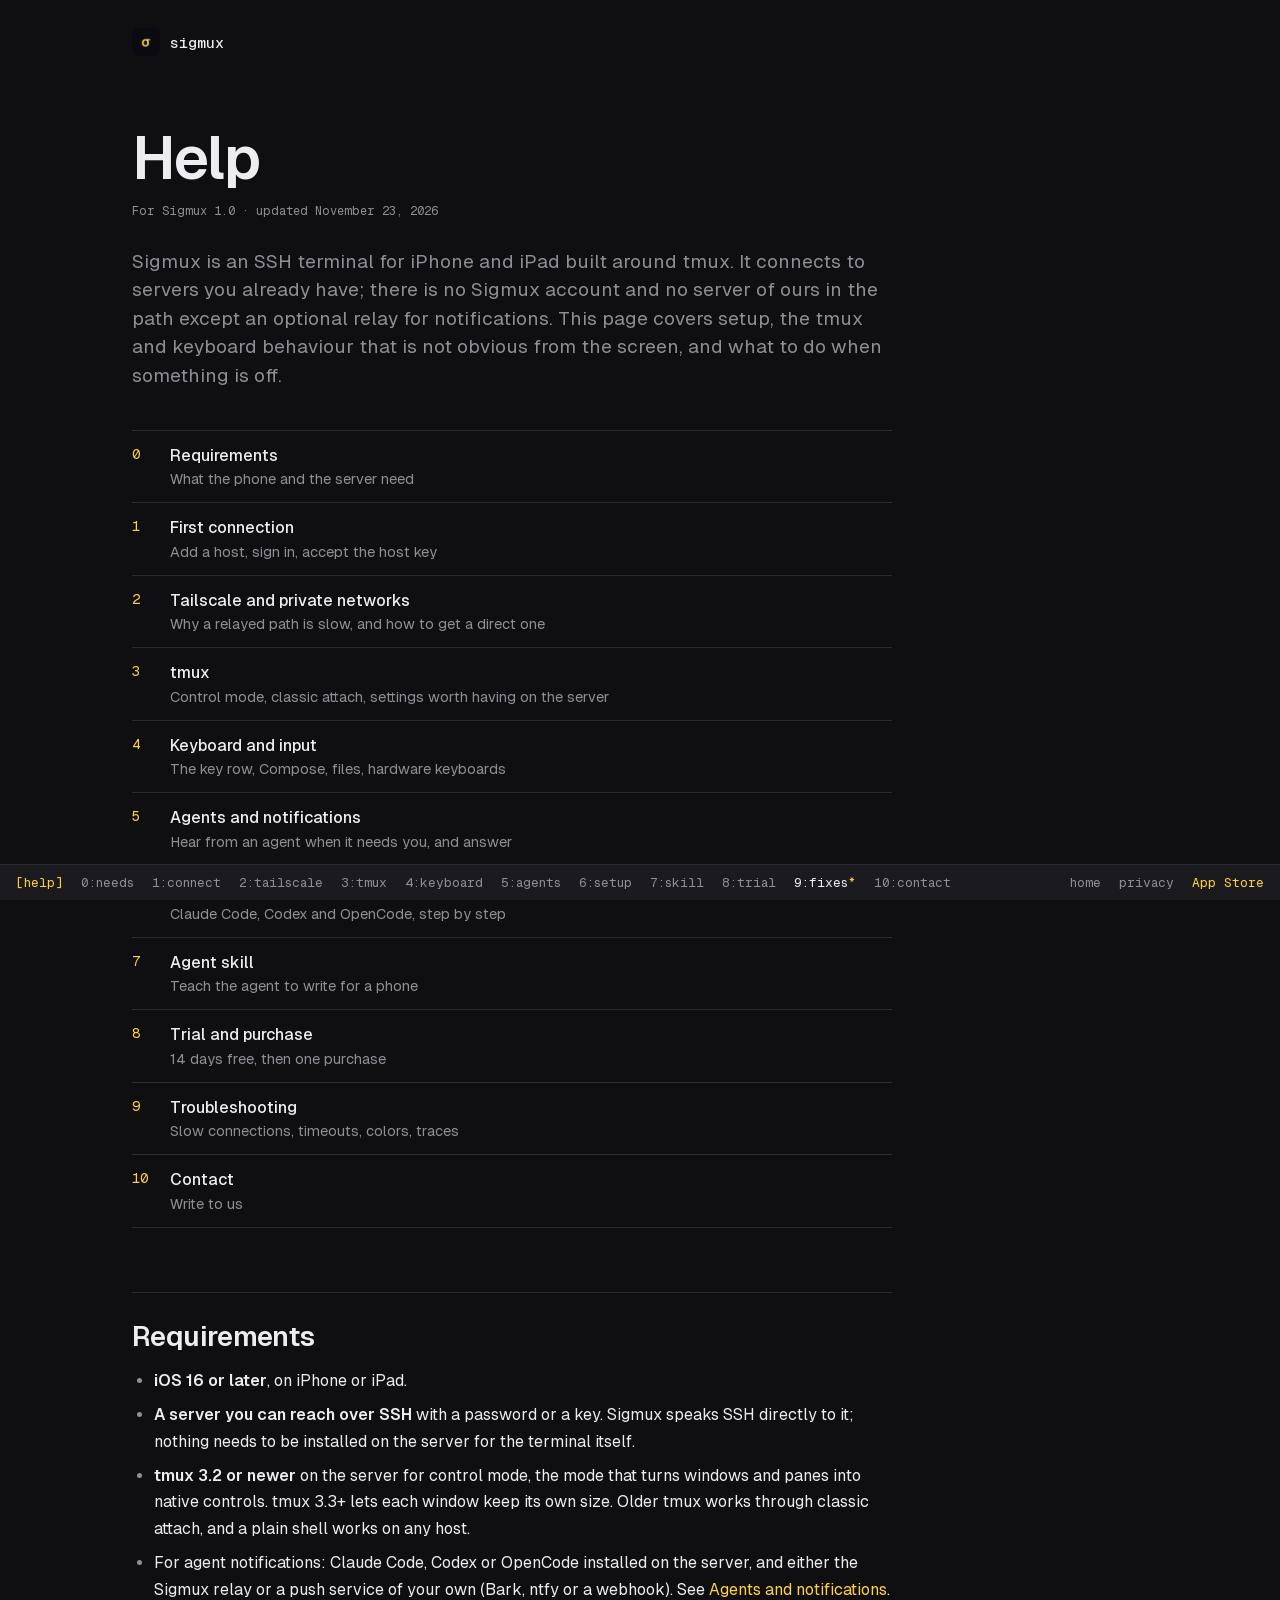
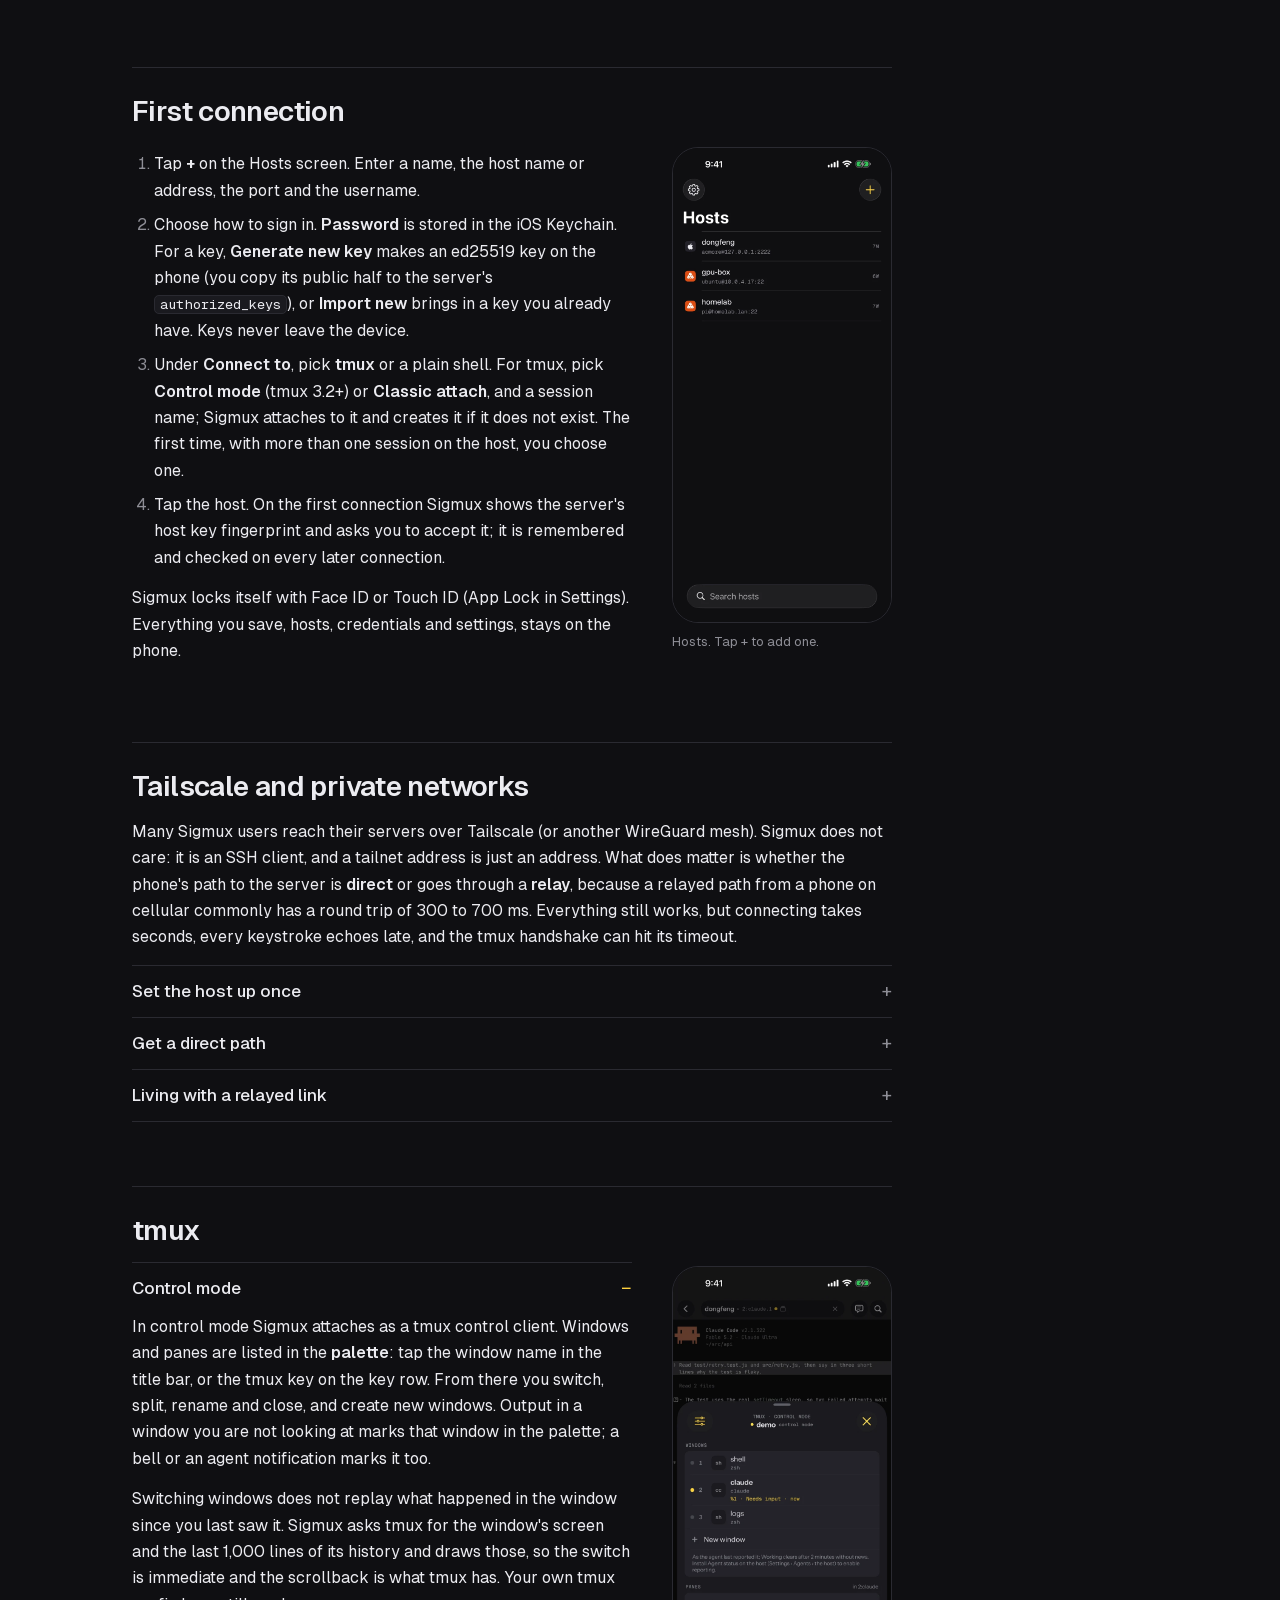
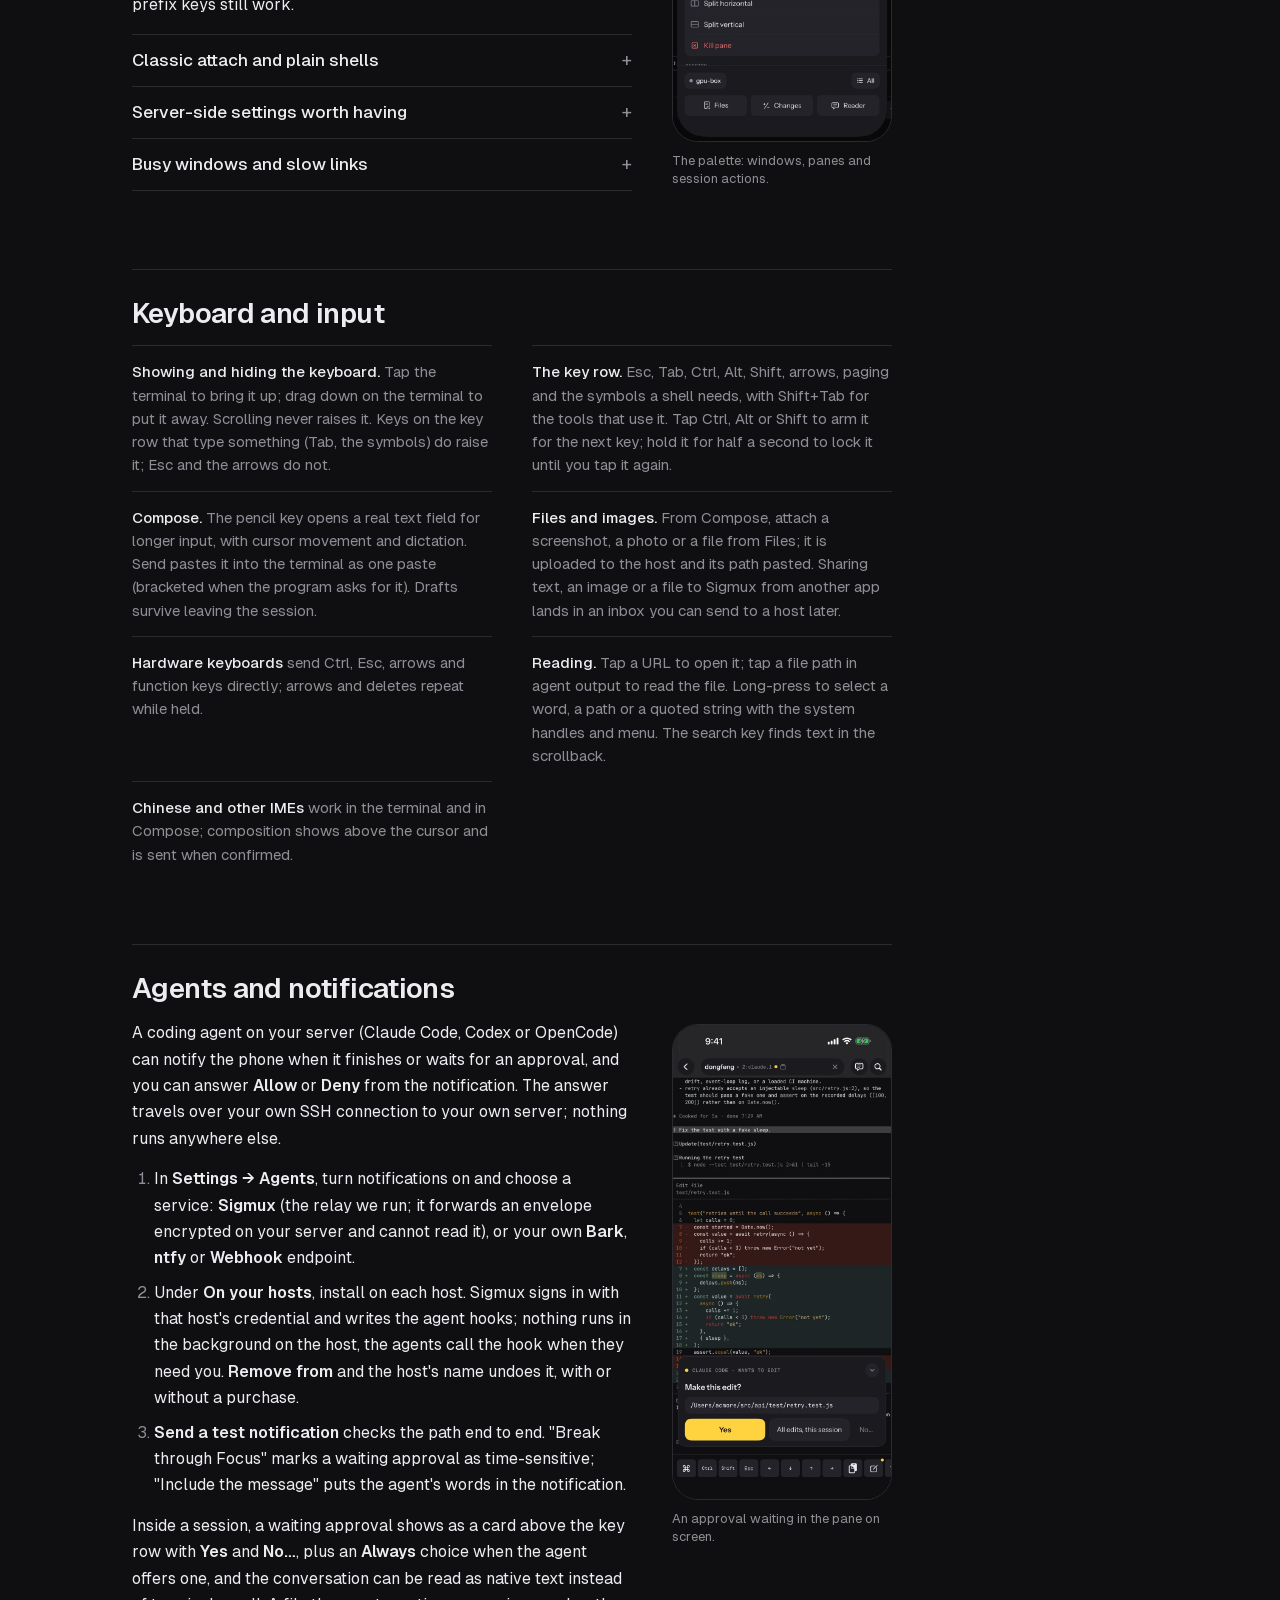
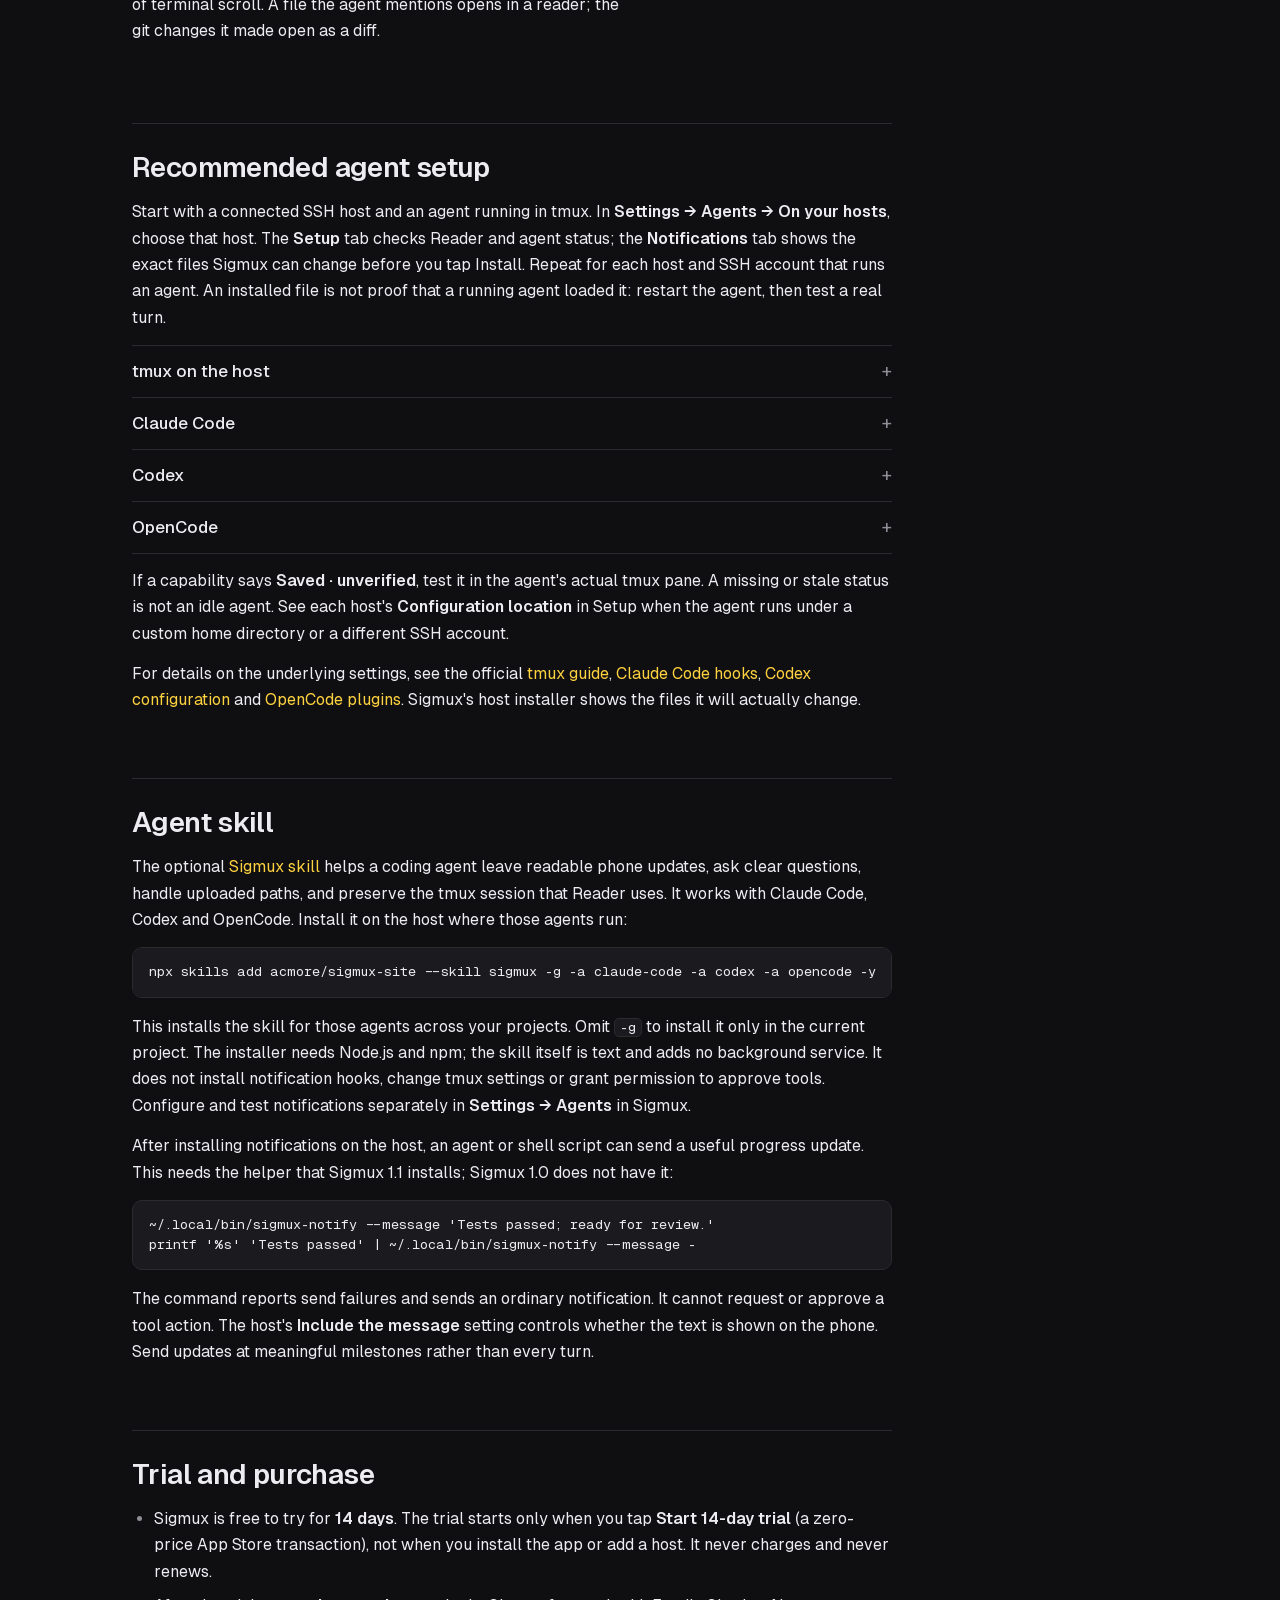
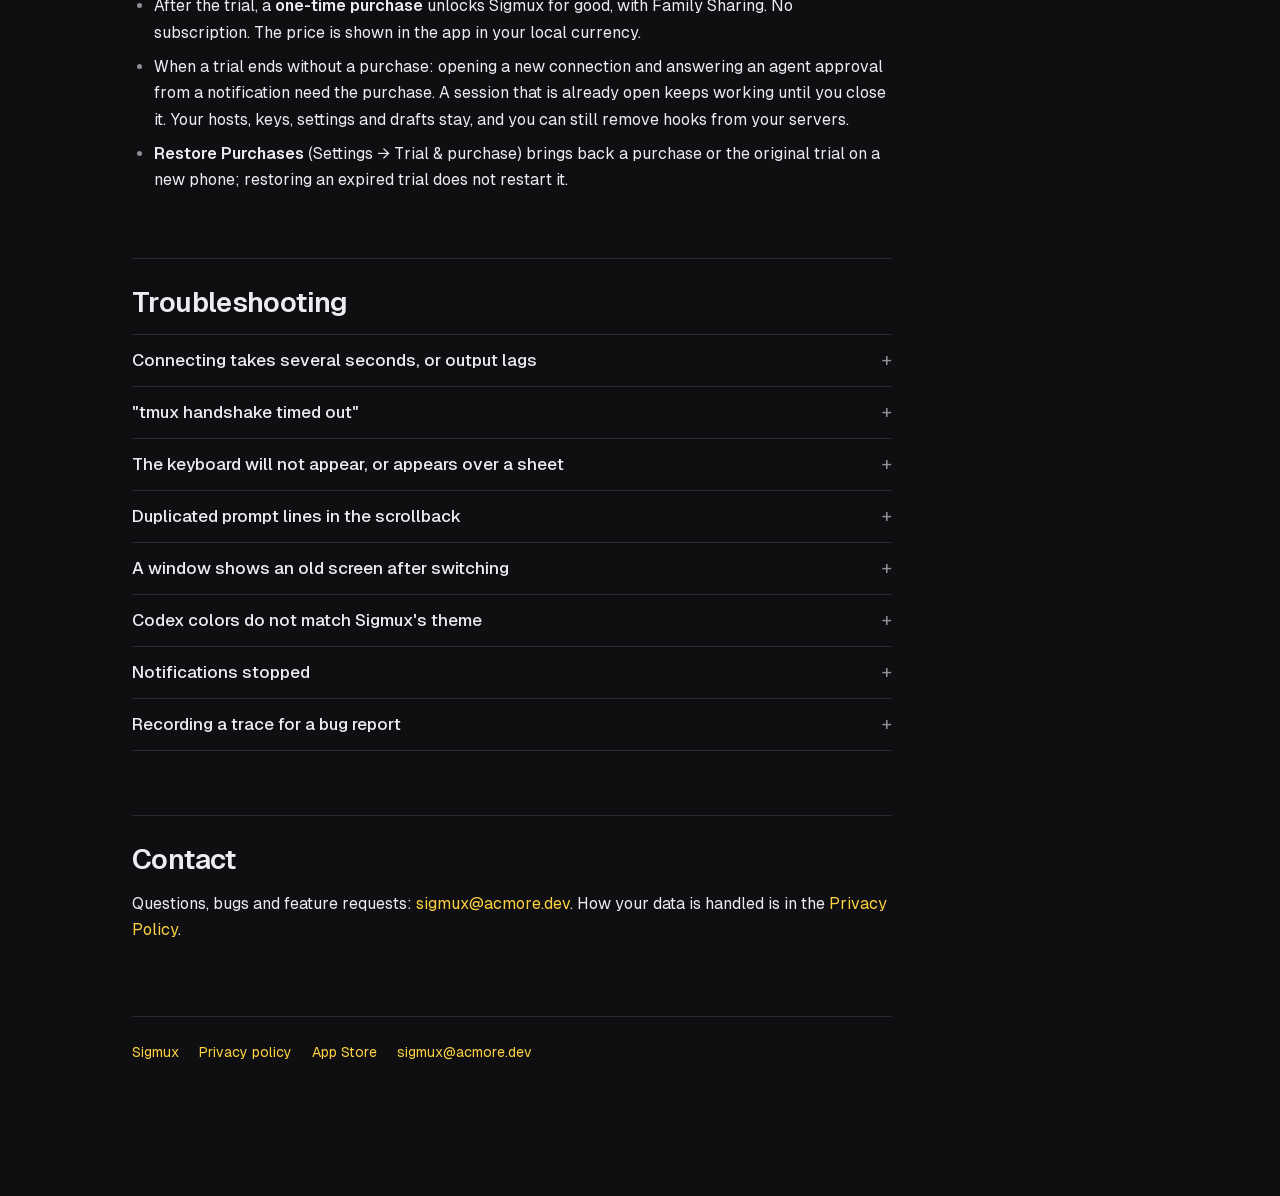
==== commit 09720700: "Help: say what the 1.0 app shows Checked against release/1.0. The in-session card offers Yes, Always" ====
--- a/help.html
+++ b/help.html
@@ -136,7 +136,7 @@
 
   <main>
   <h1>Help</h1>
-  <div class="date">For Sigmux 1.0 · updated October 23, 2026</div>
+  <div class="date">For Sigmux 1.0 · updated November 23, 2026</div>
 
   <div class="summary">
     Sigmux is an SSH terminal for iPhone and iPad built around tmux. It
@@ -398,14 +398,15 @@
     <li>Under <strong>On your hosts</strong>, install on each host. Sigmux
     signs in with that host's credential and writes the agent hooks; nothing
     runs in the background on the host, the agents call the hook when they
-    need you. <strong>Remove from host</strong> undoes it, with or without a
+    need you. <strong>Remove from</strong> and the host's name undoes it, with or without a
     purchase.</li>
     <li><strong>Send a test notification</strong> checks the path end to
     end. "Break through Focus" marks a waiting approval as time-sensitive;
     "Include the message" puts the agent's words in the notification.</li>
   </ol>
   <p>Inside a session, a waiting approval shows as a card above the key row
-  with the same Allow and Deny, and the conversation can be read as native
+  with <strong>Yes</strong> and <strong>No…</strong>, plus an
+  <strong>Always</strong> choice when the agent offers one, and the conversation can be read as native
   text instead of terminal scroll. A file the agent mentions opens in a
   reader; the git changes it made open as a diff.</p>
   </div>
@@ -450,7 +451,7 @@
     in the host's Notifications tab. Sigmux installs hooks in
     <code>~/.claude/settings.json</code> and its own helper files.</li>
     <li>Restart Claude Code in its tmux pane. Complete a short turn, then
-    check the pane in <strong>Agents</strong> and open <strong>Reader</strong>
+    check the window's status in the palette and open <strong>Reader</strong>
     to verify the exact conversation. A test push checks delivery only; it
     does not prove the Claude hooks fired.</li>
     <li>For approval or question cards in an open session, enable
@@ -484,8 +485,7 @@
     in Notifications. Sigmux installs its plugin at
     <code>~/.config/opencode/plugins/sigmux-notify.js</code>.</li>
     <li>Run OpenCode directly in tmux and restart it after installation so
-    it loads the plugin. Complete a turn and check the notification, Agents
-    list and Reader. For approval or question cards, also enable Quick
+    it loads the plugin. Complete a turn and check the notification, the window's status in the palette and Reader. For approval or question cards, also enable Quick
     replies in Settings → Agents.</li>
   </ol>
     </div>
@@ -518,7 +518,8 @@
   grant permission to approve tools. Configure and test notifications
   separately in <strong>Settings → Agents</strong> in Sigmux.</p>
   <p>After installing notifications on the host, an agent or shell script can
-  send a useful progress update with the Sigmux 1.1 helper:</p>
+  send a useful progress update. This needs the helper that Sigmux 1.1
+  installs; Sigmux 1.0 does not have it:</p>
   <pre><code>~/.local/bin/sigmux-notify --message 'Tests passed; ready for review.'
 printf '%s' 'Tests passed' | ~/.local/bin/sigmux-notify --message -</code></pre>
   <p>The command reports send failures and sends an ordinary notification.
@@ -542,7 +543,7 @@
     session that is already open keeps working until you close it. Your
     hosts, keys, settings and drafts stay, and you can still remove hooks
     from your servers.</li>
-    <li><strong>Restore Purchases</strong> (Settings → Sigmux) brings back a
+    <li><strong>Restore Purchases</strong> (Settings → Trial &amp; purchase) brings back a
     purchase or the original trial on a new phone; restoring an expired trial
     does not restart it.</li>
   </ul>
@@ -550,7 +551,7 @@
 
   <section id="troubleshooting">
   <h2>Troubleshooting</h2>
-  <details>
+  <details id="slow">
     <summary>Connecting takes several seconds, or output lags</summary>
     <div class="inside">
       <p>On a mesh VPN (Tailscale and the like) a phone on cellular often
@@ -560,7 +561,7 @@
     tell and what fixes it.</p>
     </div>
   </details>
-  <details>
+  <details id="handshake-timeout">
     <summary>"tmux handshake timed out"</summary>
     <div class="inside">
       <p>Sigmux attached but tmux did not answer in control mode within a few
@@ -571,7 +572,7 @@
     wins.</p>
     </div>
   </details>
-  <details>
+  <details id="keyboard-missing">
     <summary>The keyboard will not appear, or appears over a sheet</summary>
     <div class="inside">
       <p>Tap the terminal itself; scrolling and the key row's action keys
@@ -579,7 +580,7 @@
     sheet and drag down on the terminal.</p>
     </div>
   </details>
-  <details>
+  <details id="duplicate-prompt">
     <summary>Duplicated prompt lines in the scrollback</summary>
     <div class="inside">
       <p>Some shells repaint the prompt on every resize and tmux pushes the
@@ -587,7 +588,7 @@
     <code>~/.tmux.conf</code> stops it.</p>
     </div>
   </details>
-  <details>
+  <details id="stale-window">
     <summary>A window shows an old screen after switching</summary>
     <div class="inside">
       <p>Switching captures the window from tmux; if it looks stale, switch
@@ -620,7 +621,7 @@
     color behavior in other programs too.</div>
     </div>
   </details>
-  <details>
+  <details id="notifications-stopped">
     <summary>Notifications stopped</summary>
     <div class="inside">
       <p>Check Settings → Agents still shows the host as installed and send a
@@ -628,7 +629,7 @@
     purchase; removing hooks still works.</p>
     </div>
   </details>
-  <details>
+  <details id="trace">
     <summary>Recording a trace for a bug report</summary>
     <div class="inside">
       <p>Settings → About → <strong>Runtime trace</strong> (session and tmux
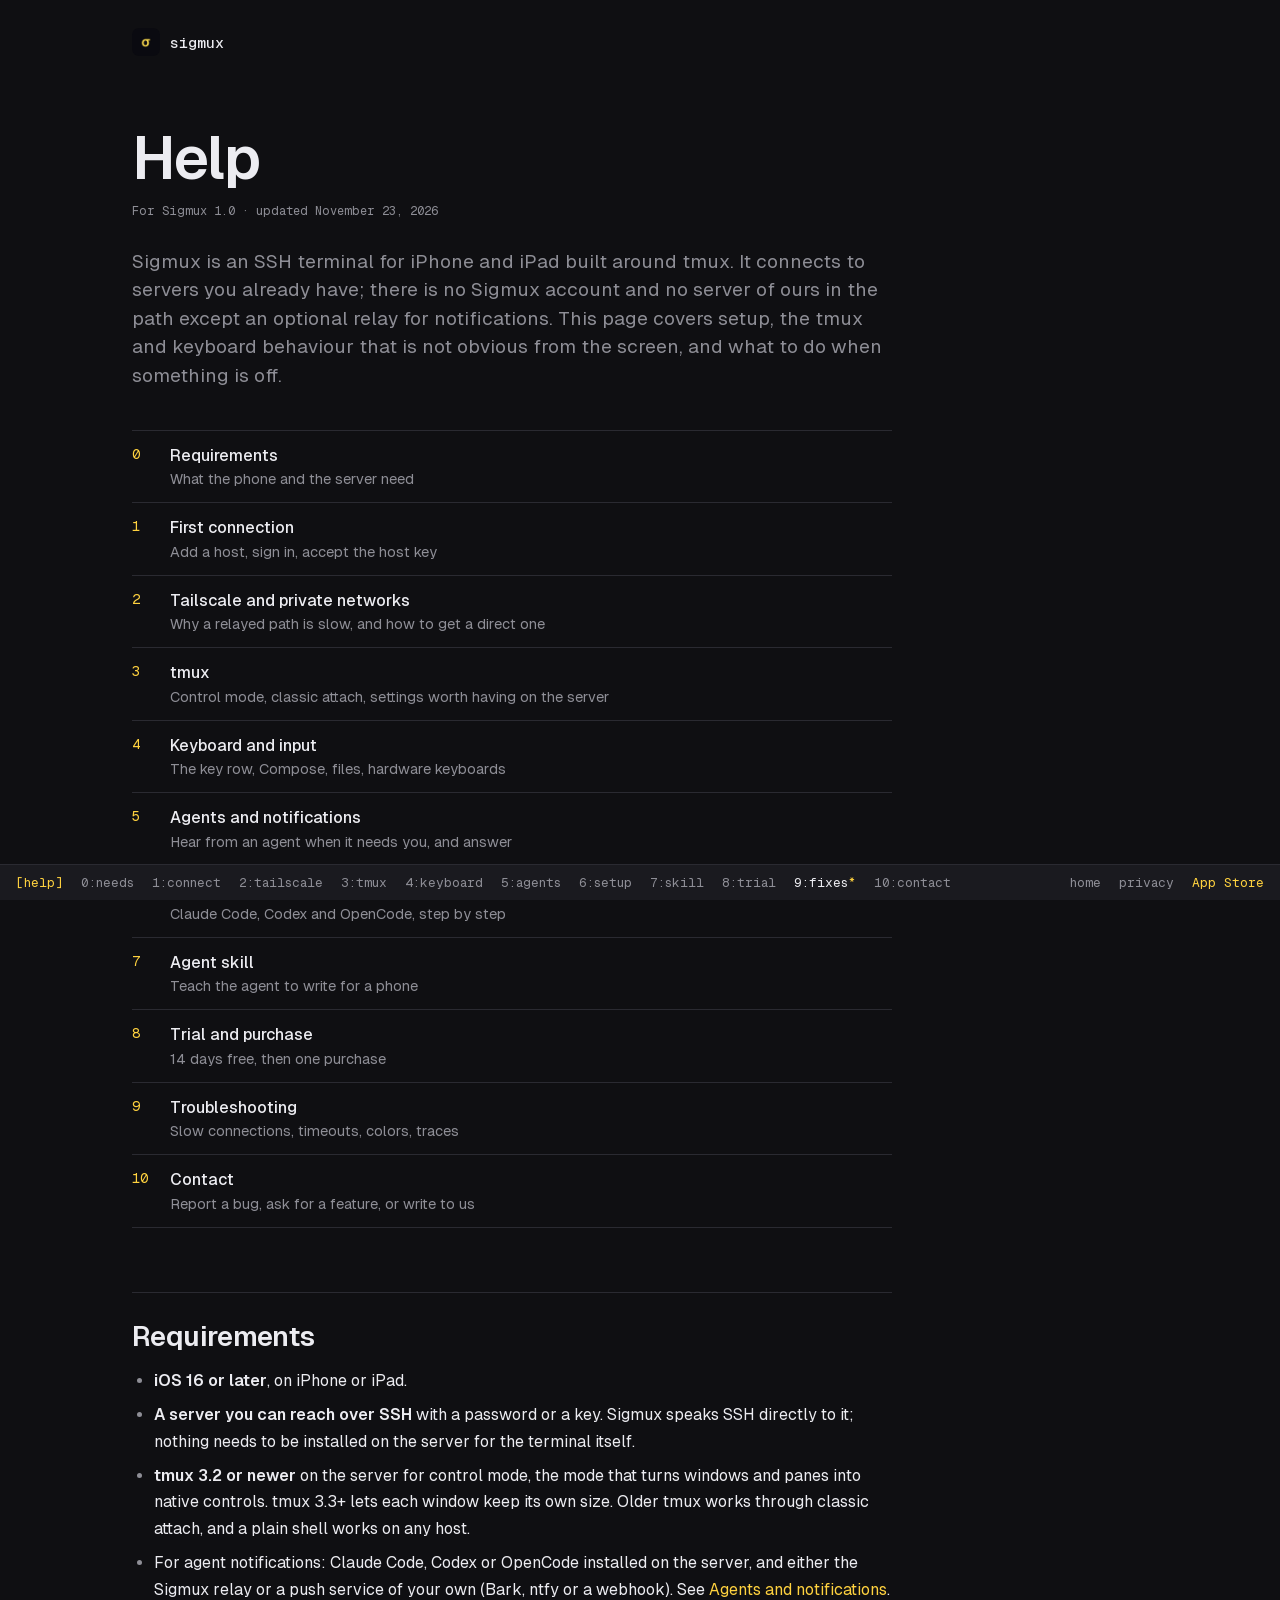
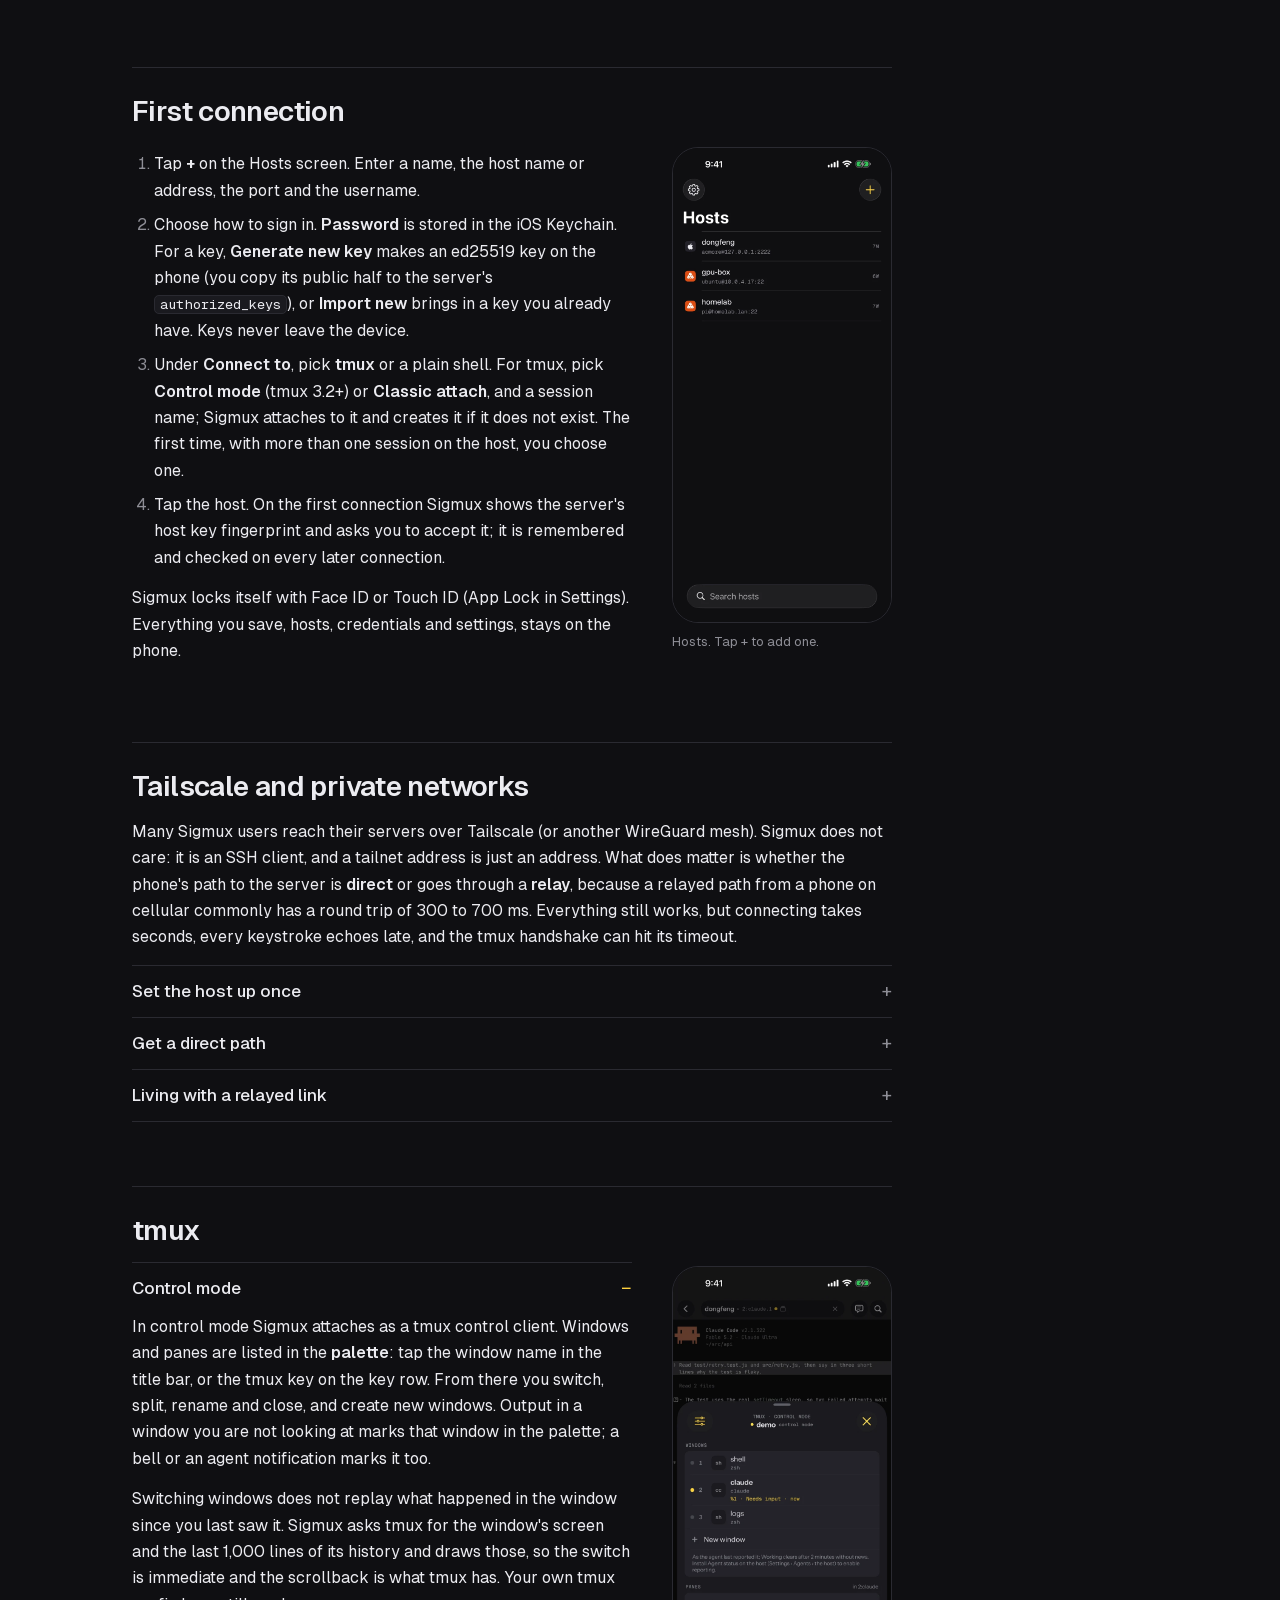
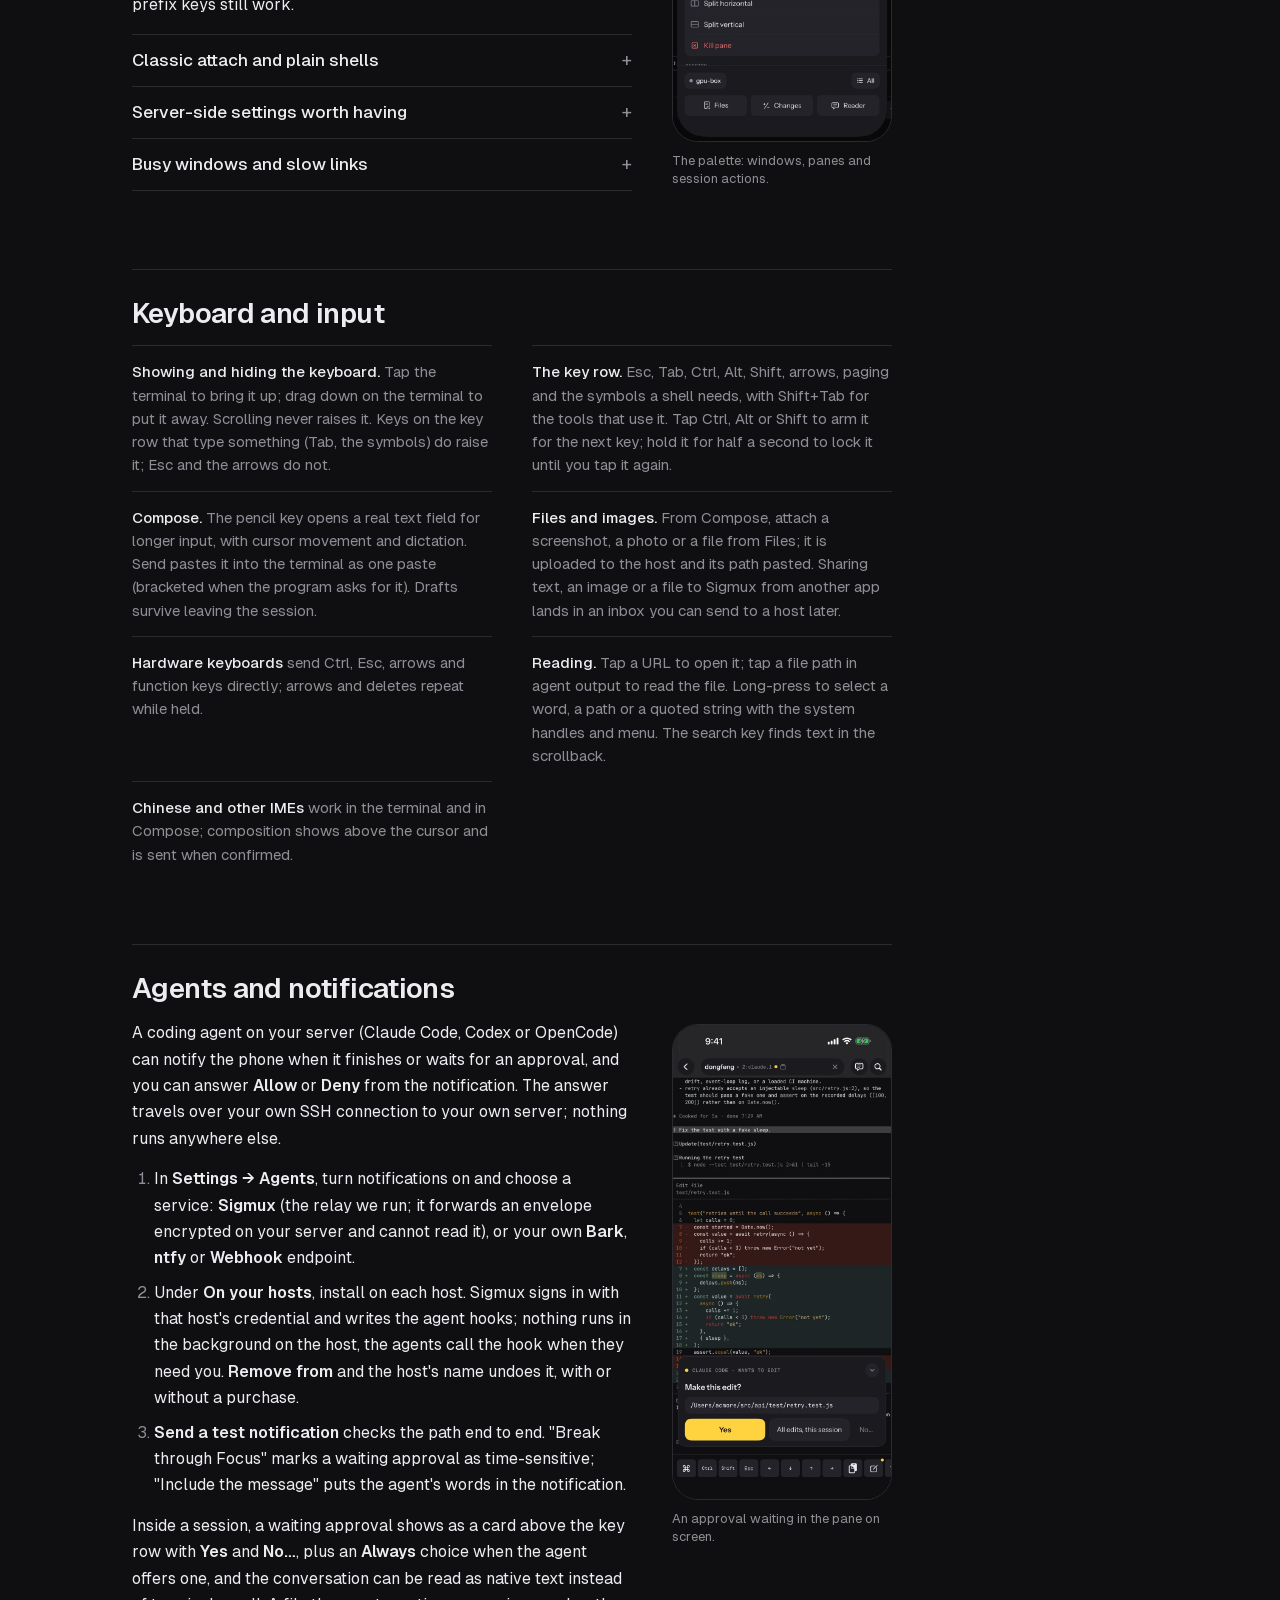
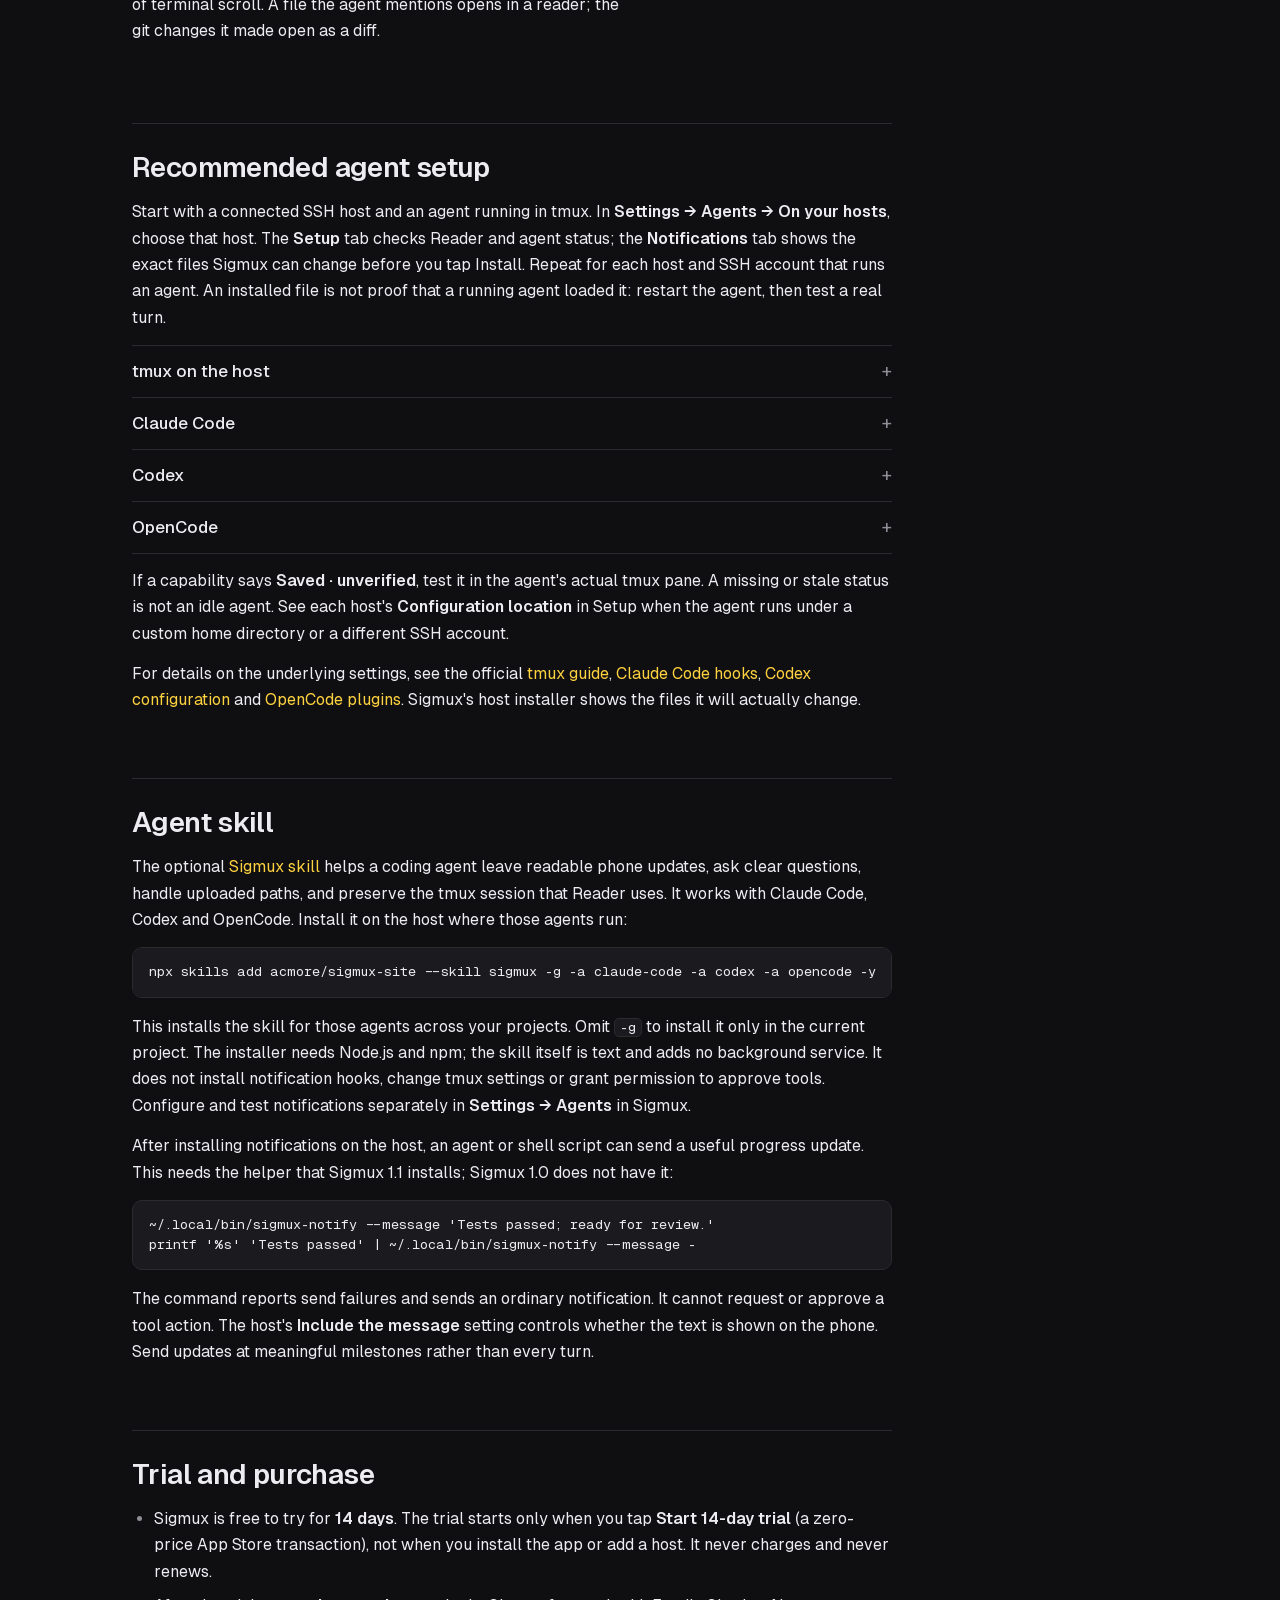
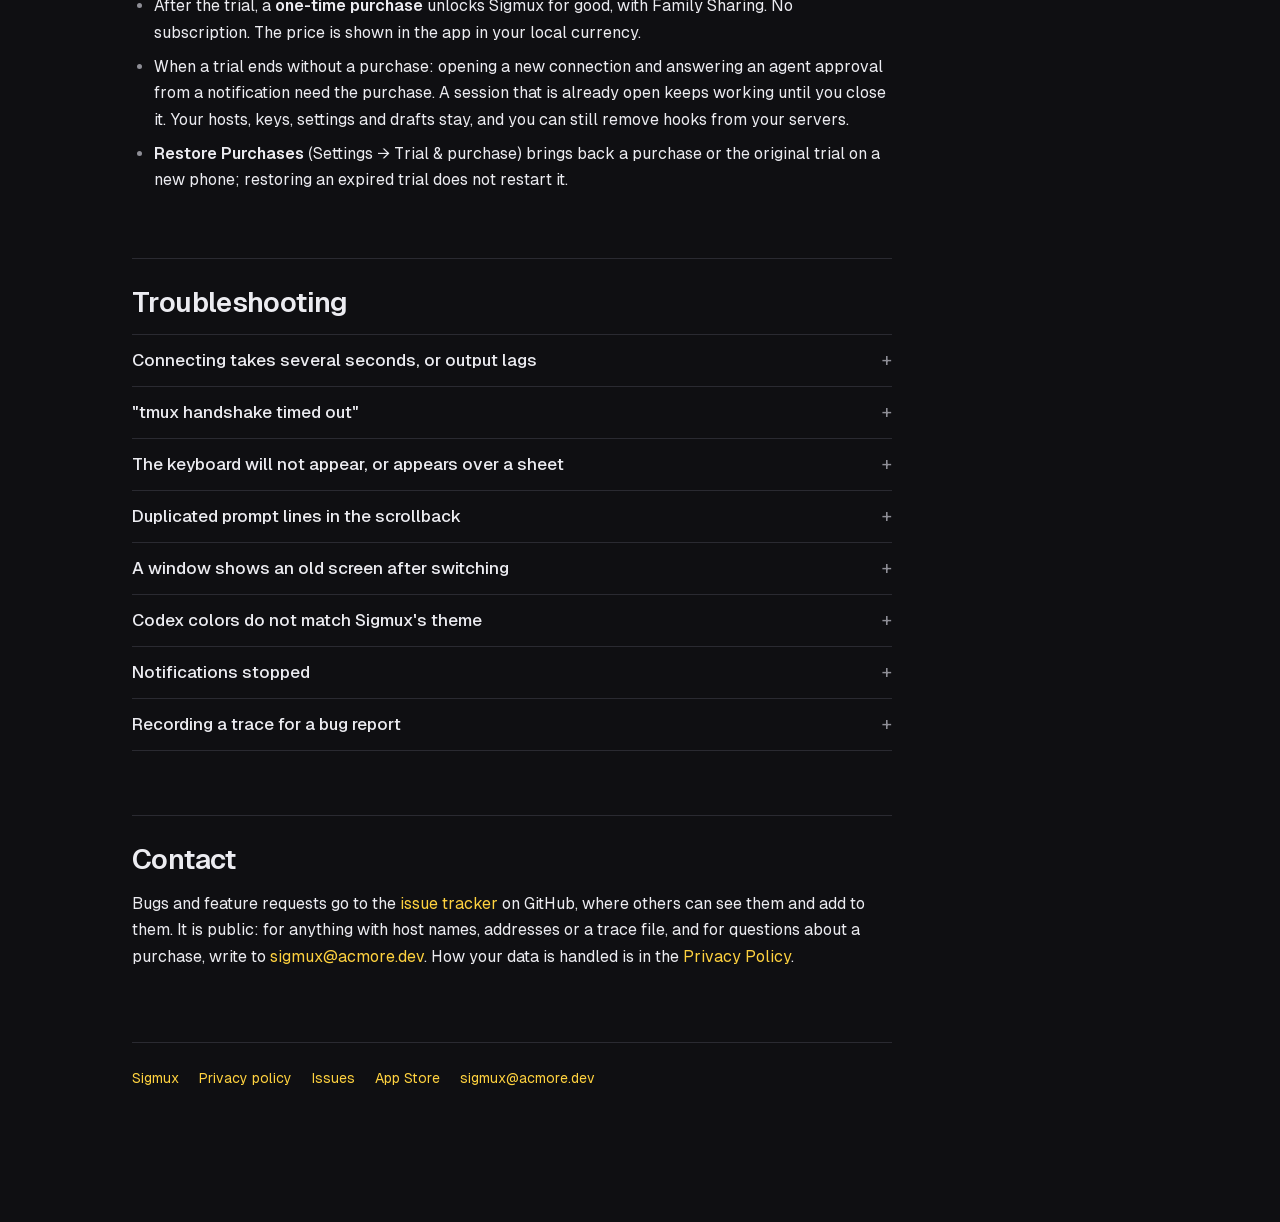
==== commit e7630a59: "Issue tracker: templates for bugs and requests, linked from every page This repository is the public" ====
--- a/help.html
+++ b/help.html
@@ -157,7 +157,7 @@
     <li><a href="#agent-skill"><span class="n">7</span><span class="t">Agent skill</span><span class="d">Teach the agent to write for a phone</span></a></li>
     <li><a href="#trial"><span class="n">8</span><span class="t">Trial and purchase</span><span class="d">14 days free, then one purchase</span></a></li>
     <li><a href="#troubleshooting"><span class="n">9</span><span class="t">Troubleshooting</span><span class="d">Slow connections, timeouts, colors, traces</span></a></li>
-    <li><a href="#contact"><span class="n">10</span><span class="t">Contact</span><span class="d">Write to us</span></a></li>
+    <li><a href="#contact"><span class="n">10</span><span class="t">Contact</span><span class="d">Report a bug, ask for a feature, or write to us</span></a></li>
   </ol>
 
   <section id="requirements">
@@ -645,12 +645,15 @@
 
   <section id="contact">
   <h2>Contact</h2>
-  <p>Questions, bugs and feature requests:
+  <p>Bugs and feature requests go to the
+  <a href="https://github.com/acmore/sigmux-site/issues">issue tracker</a> on GitHub, where others can
+  see them and add to them. It is public: for anything with host names,
+  addresses or a trace file, and for questions about a purchase, write to
   <a href="mailto:sigmux@acmore.dev">sigmux@acmore.dev</a>. How your data is
   handled is in the <a href="privacy.html">Privacy Policy</a>.</p>
   </section>
 
-  <footer><a href="./">Sigmux</a><a href="privacy.html">Privacy policy</a><a href="https://apps.apple.com/app/sigmux/id6769982547">App Store</a><a href="mailto:sigmux@acmore.dev">sigmux@acmore.dev</a></footer>
+  <footer><a href="./">Sigmux</a><a href="privacy.html">Privacy policy</a><a href="https://github.com/acmore/sigmux-site/issues">Issues</a><a href="https://apps.apple.com/app/sigmux/id6769982547">App Store</a><a href="mailto:sigmux@acmore.dev">sigmux@acmore.dev</a></footer>
   </main>
 </div>
 
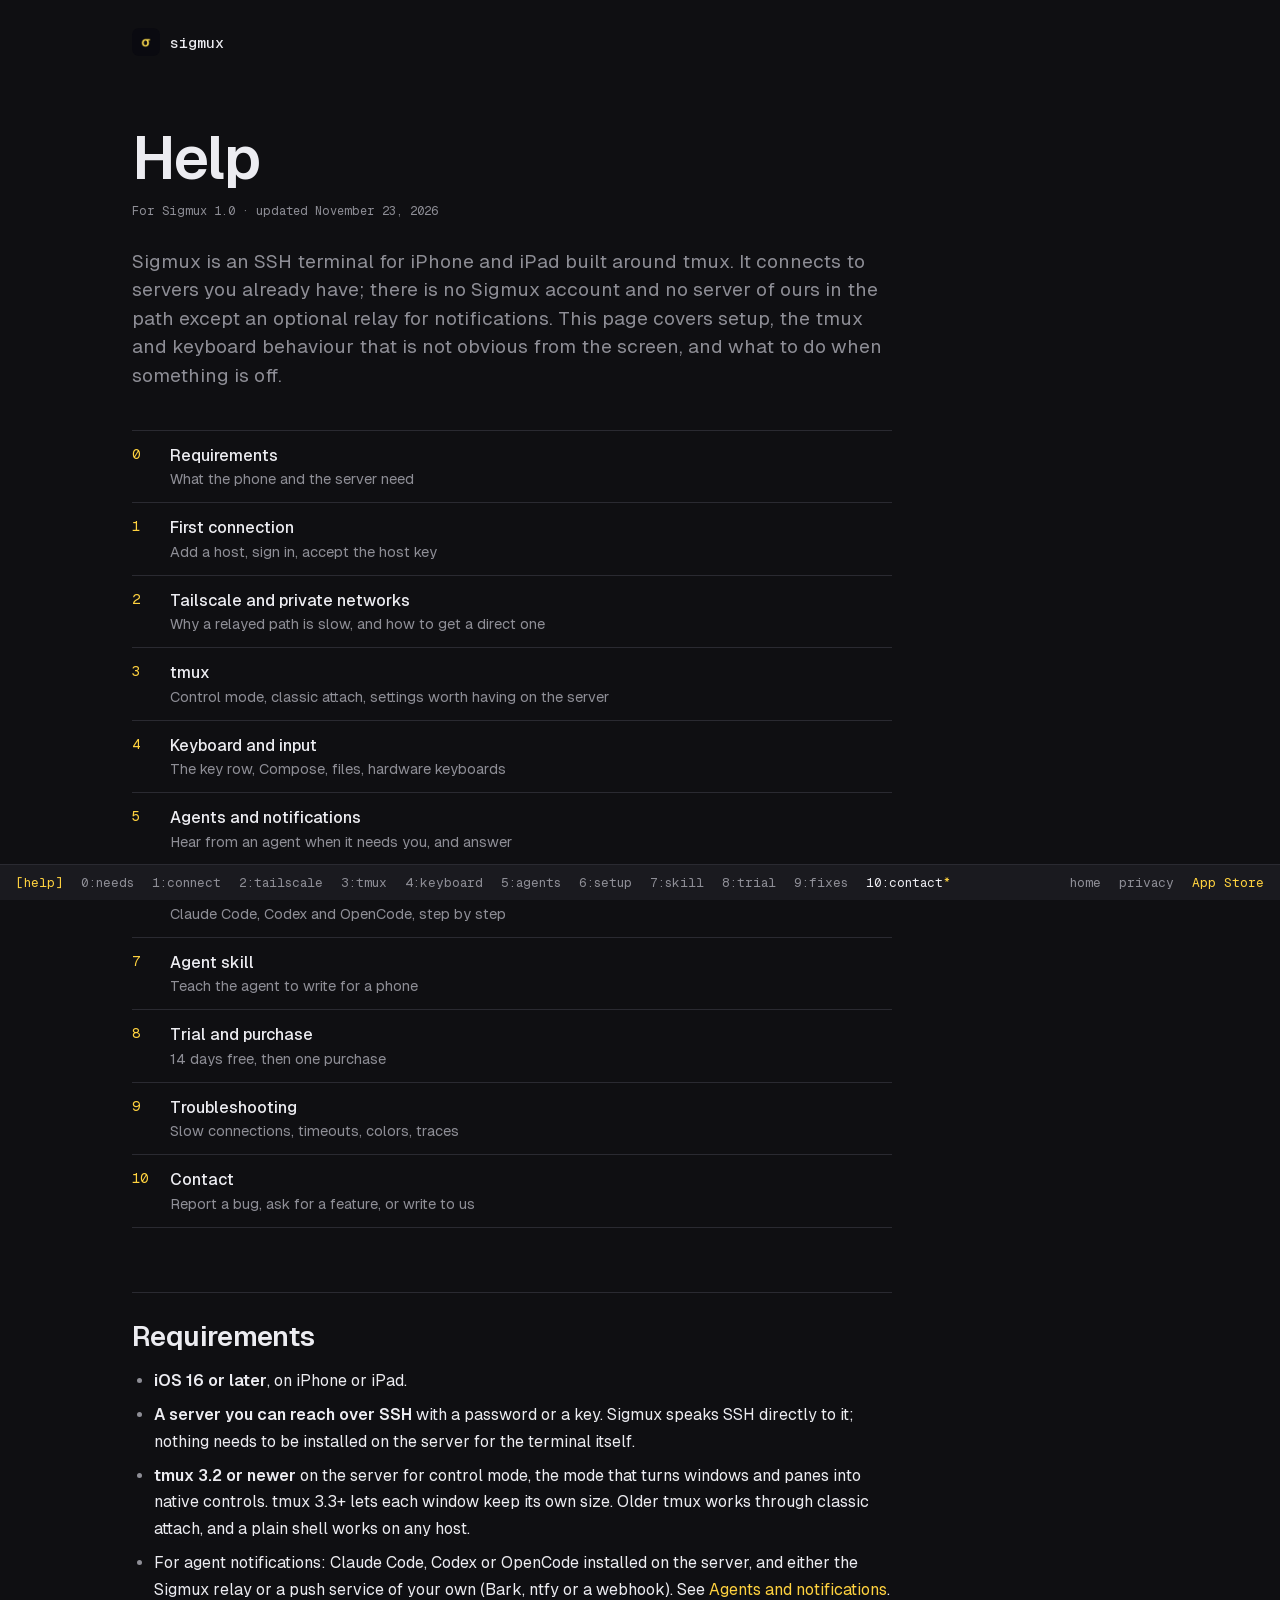
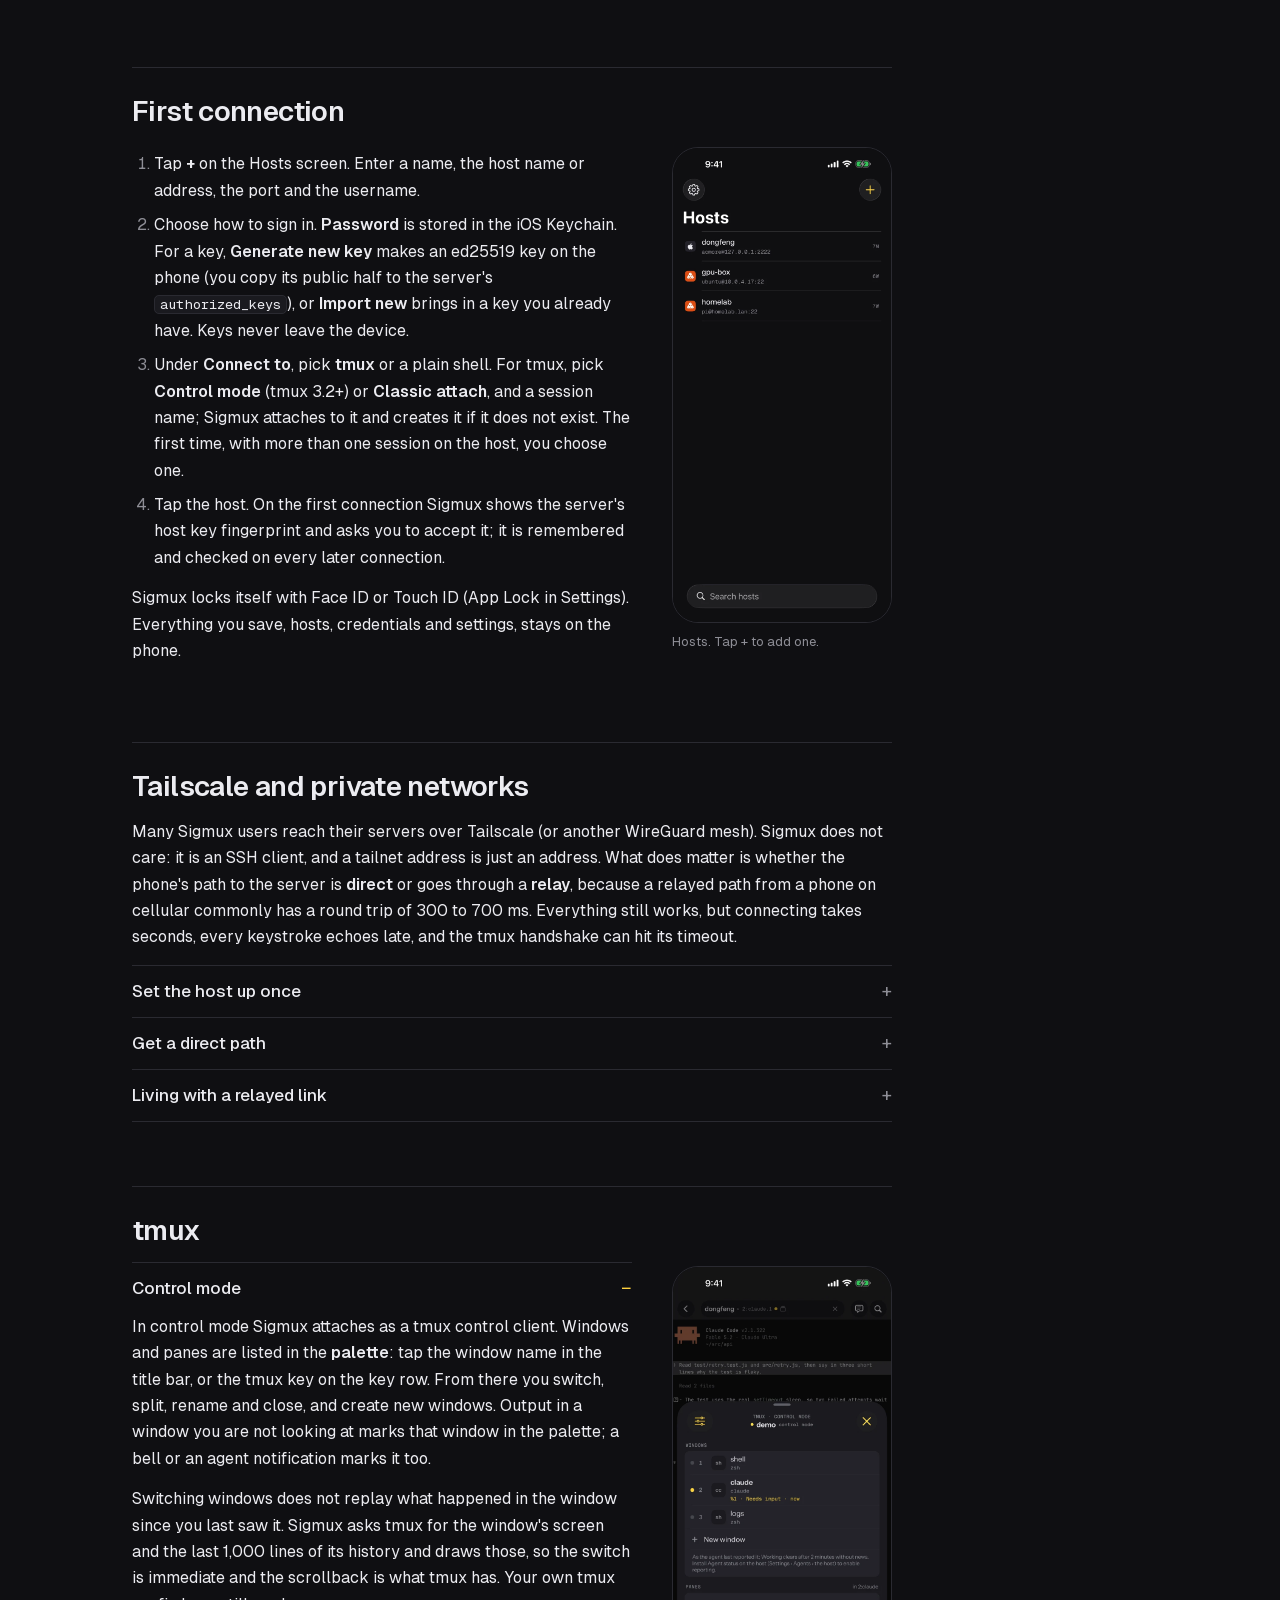
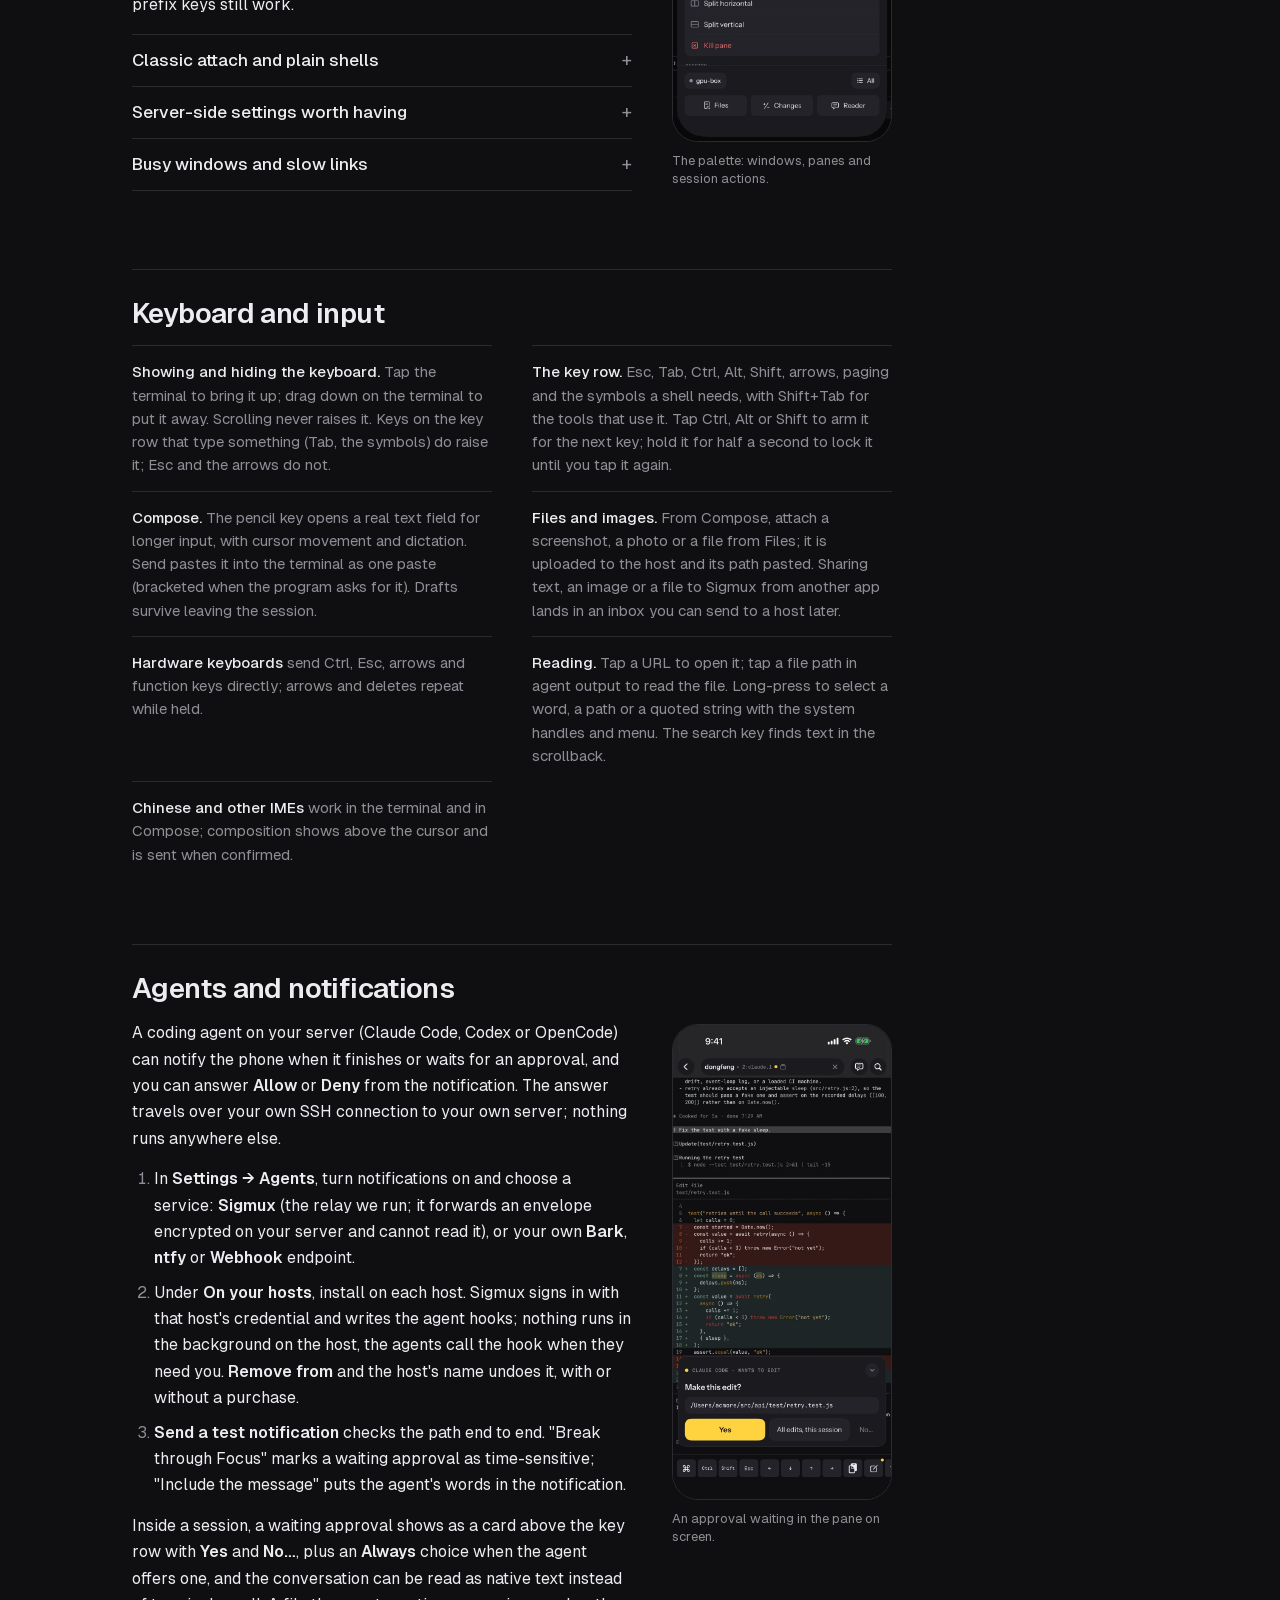
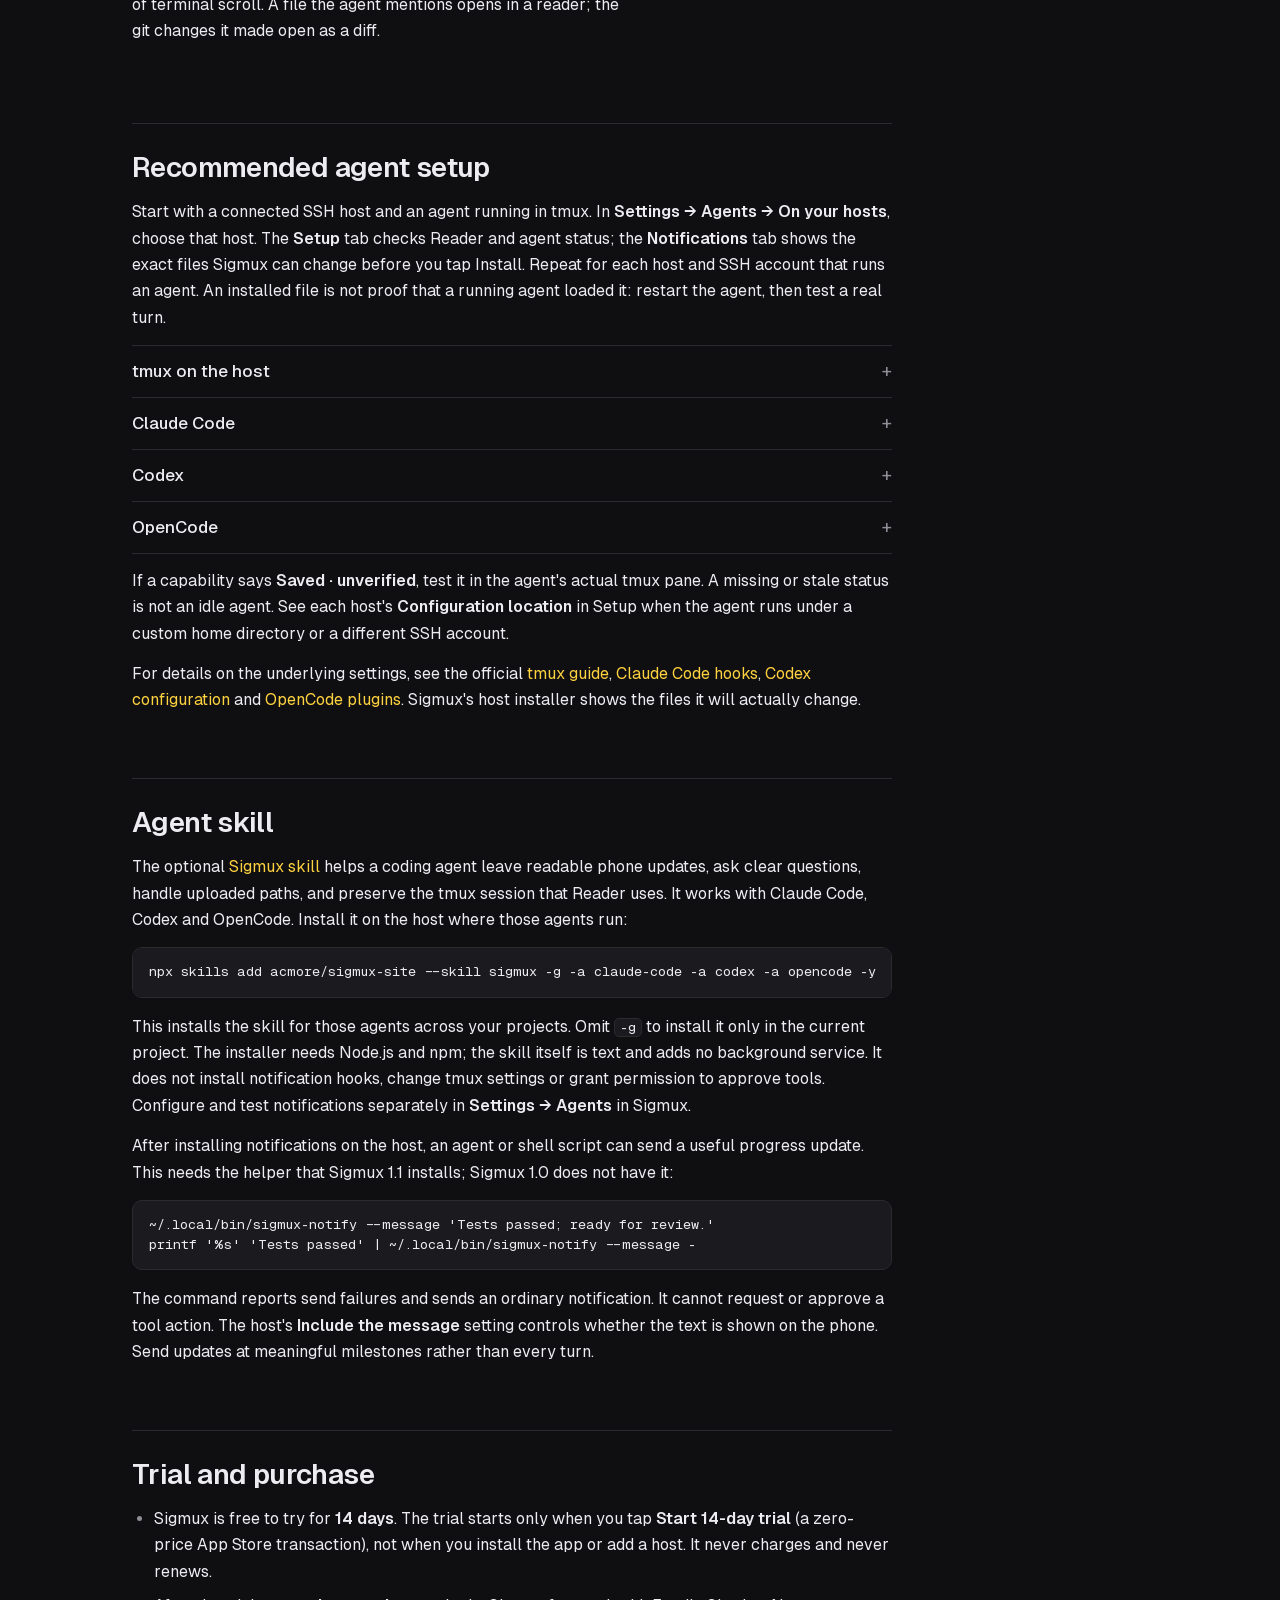
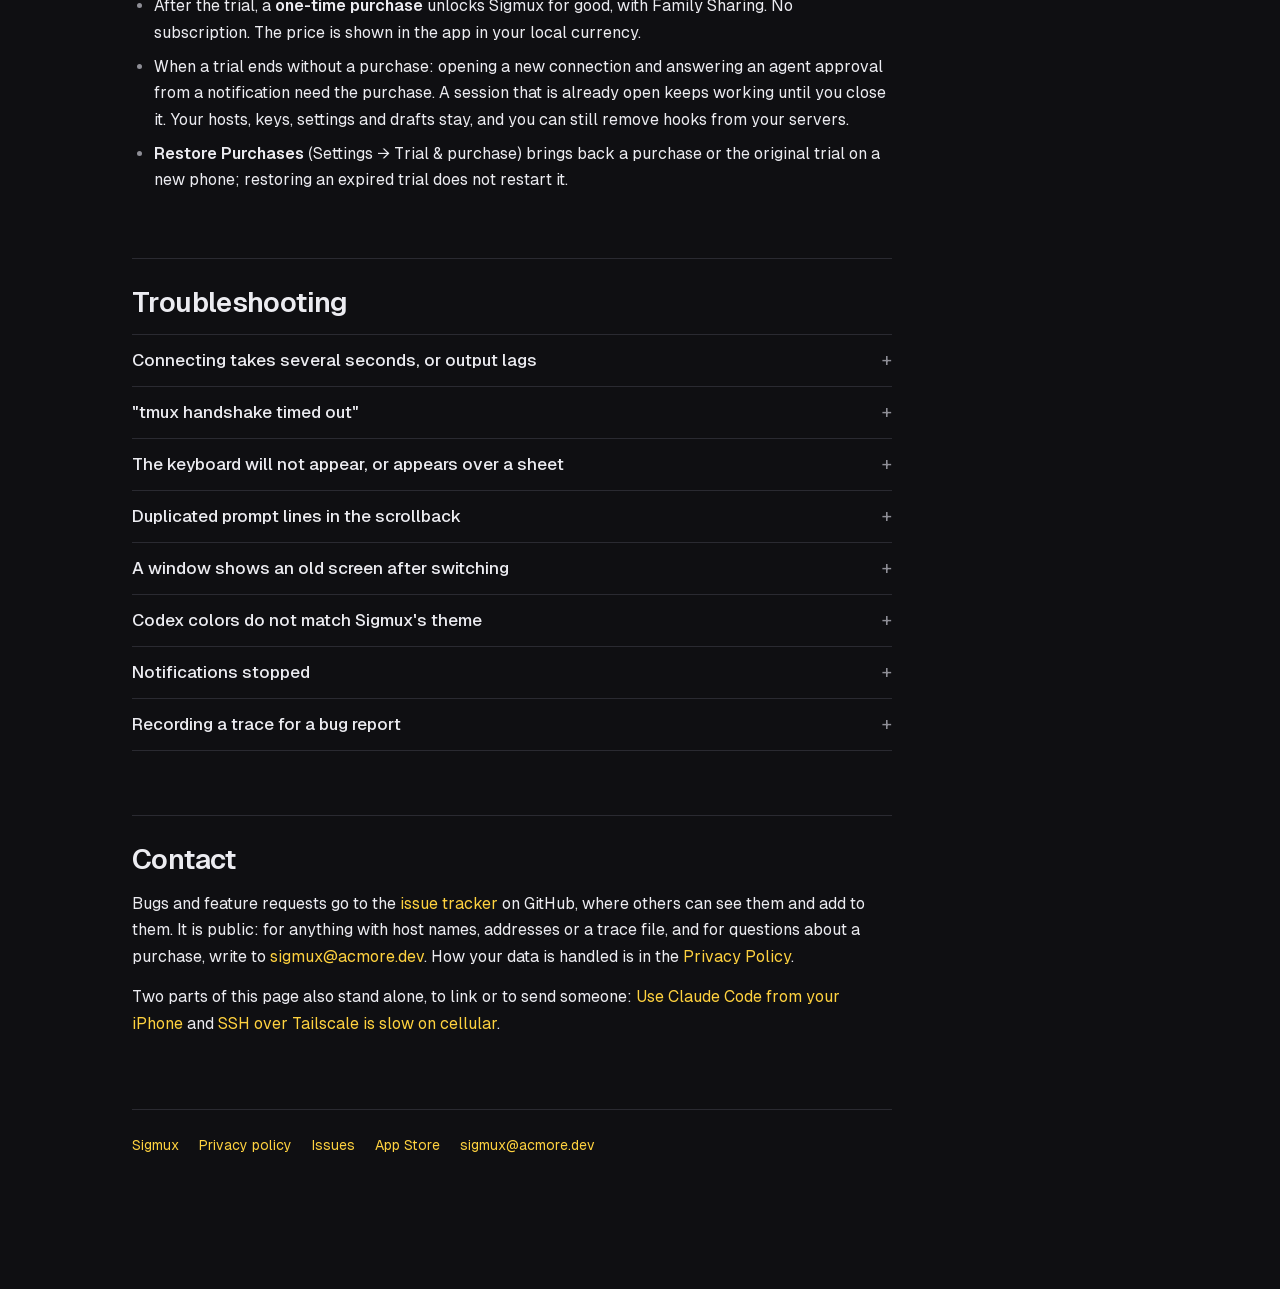
==== commit 0b455f5e: "Guides, a README and llms.txt, so people and agents asking a question find an answer Two pages answe" ====
--- a/help.html
+++ b/help.html
@@ -5,6 +5,7 @@
 <meta name="viewport" content="width=device-width, initial-scale=1">
 <title>Help — Sigmux</title>
 <meta name="description" content="Set up Sigmux: first connection, Tailscale, tmux, the keyboard, agent notifications, the trial, and what to do when something is off.">
+<link rel="canonical" href="https://sigmux.acmore.dev/help.html">
 <meta name="theme-color" content="#0F0F12">
 <link rel="icon" type="image/png" href="assets/icon-64.png">
 <link rel="apple-touch-icon" href="assets/icon-180.png">
@@ -651,6 +652,10 @@
   addresses or a trace file, and for questions about a purchase, write to
   <a href="mailto:sigmux@acmore.dev">sigmux@acmore.dev</a>. How your data is
   handled is in the <a href="privacy.html">Privacy Policy</a>.</p>
+  <p>Two parts of this page also stand alone, to link or to send someone:
+  <a href="guides/claude-code-from-iphone.html">Use Claude Code from your
+  iPhone</a> and <a href="guides/tailscale-ssh-slow-on-cellular.html">SSH over
+  Tailscale is slow on cellular</a>.</p>
   </section>
 
   <footer><a href="./">Sigmux</a><a href="privacy.html">Privacy policy</a><a href="https://github.com/acmore/sigmux-site/issues">Issues</a><a href="https://apps.apple.com/app/sigmux/id6769982547">App Store</a><a href="mailto:sigmux@acmore.dev">sigmux@acmore.dev</a></footer>
